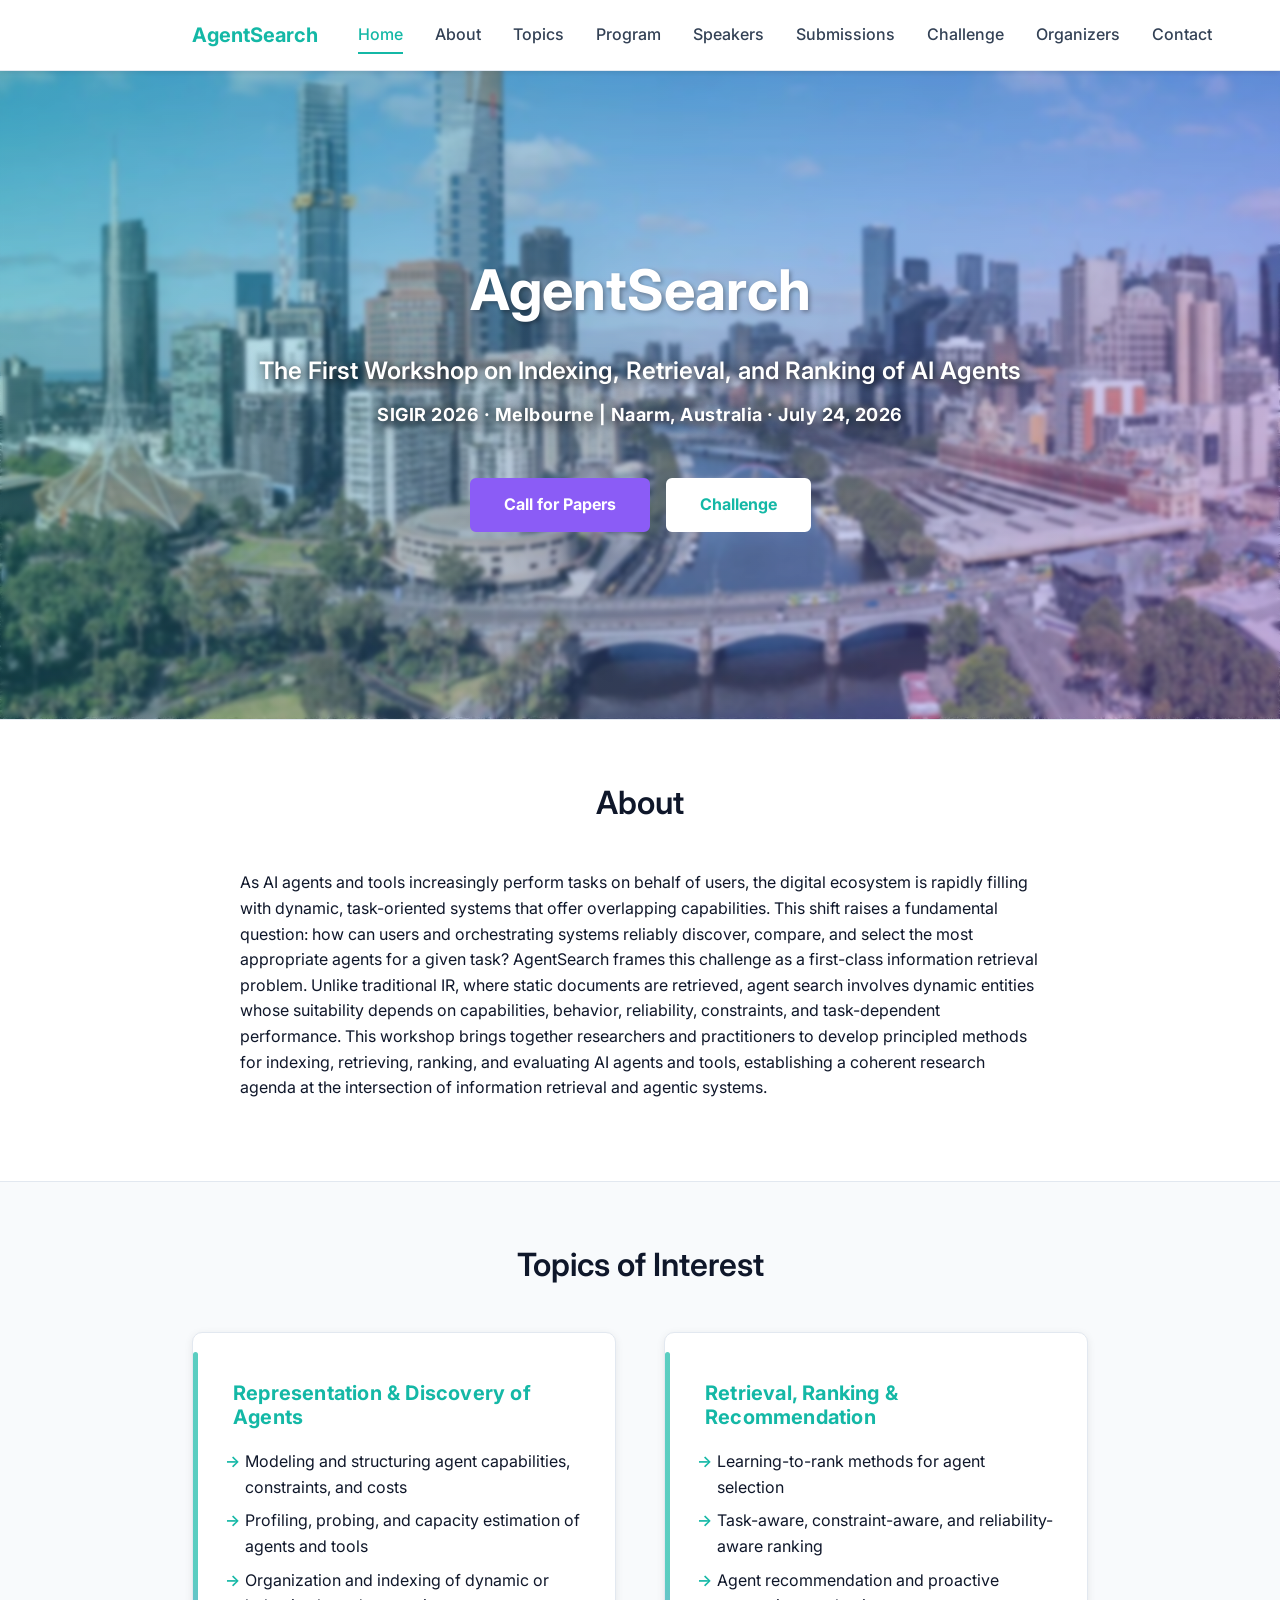
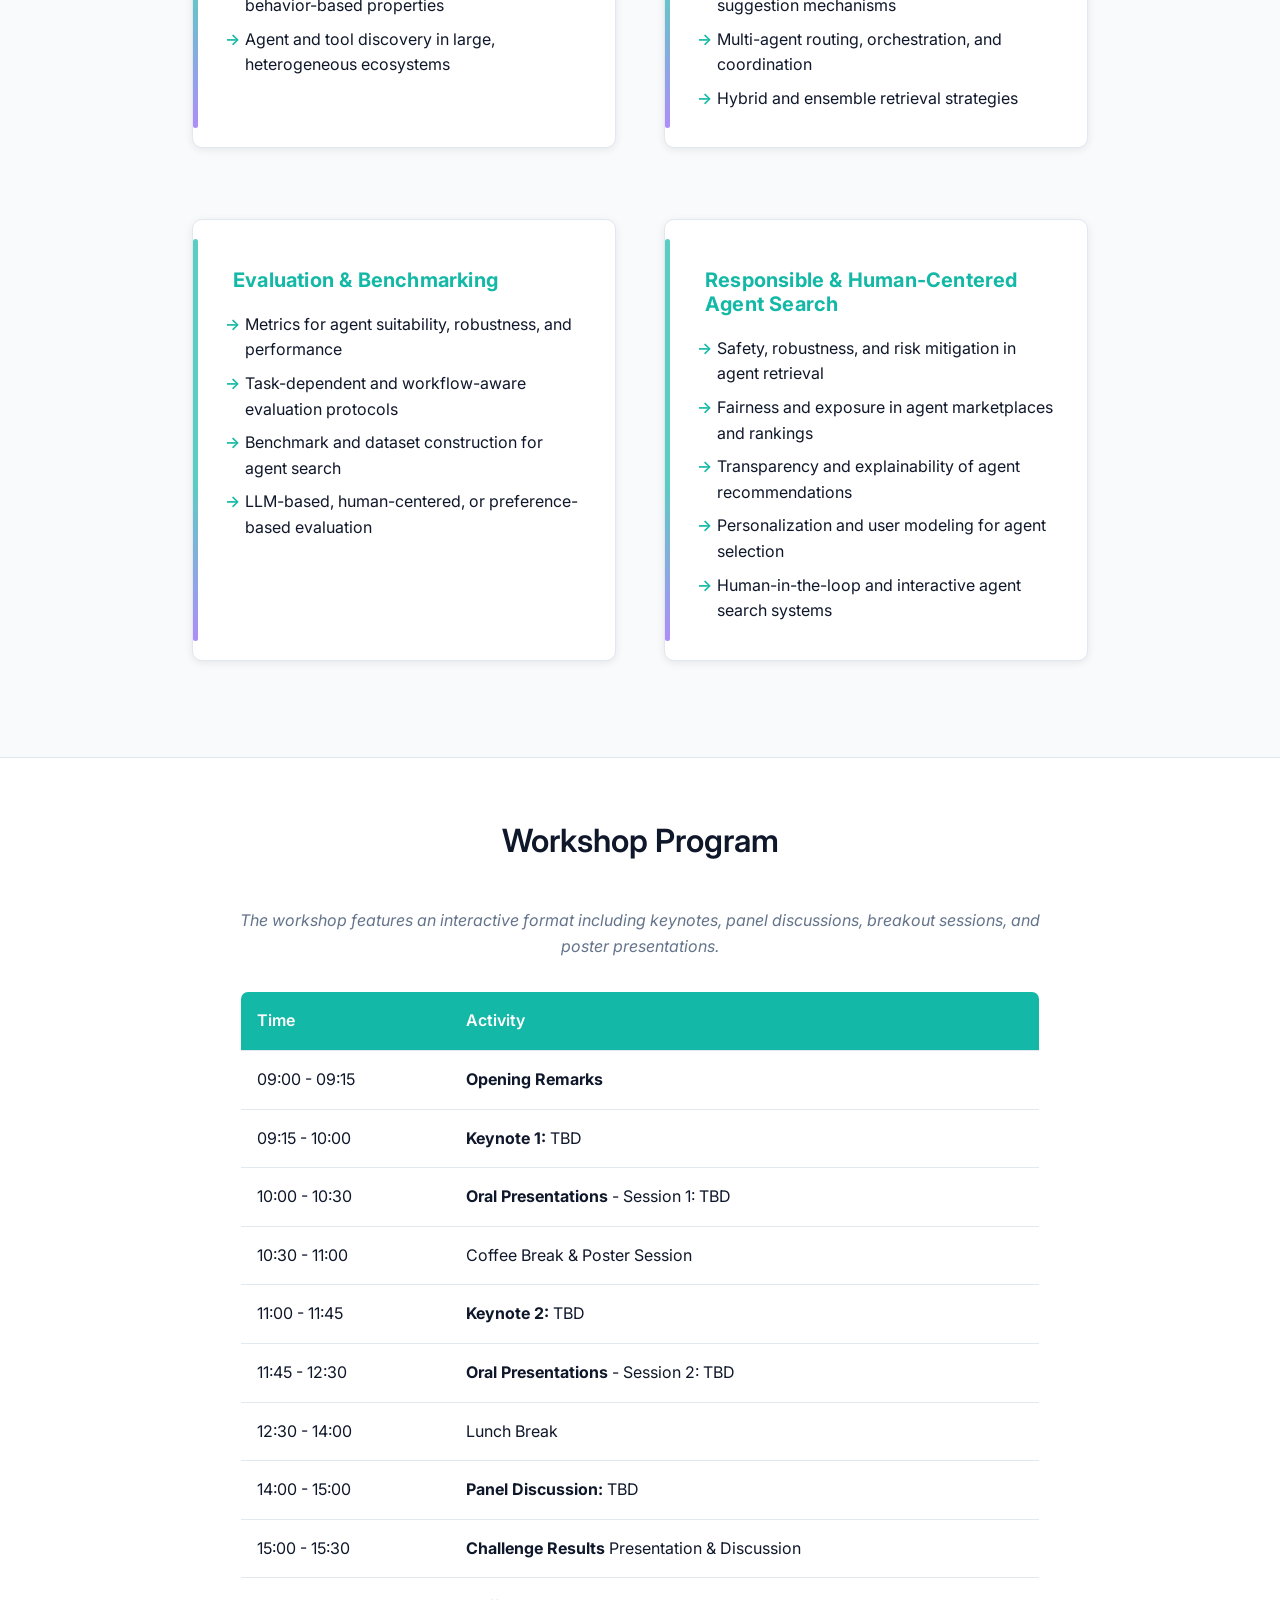
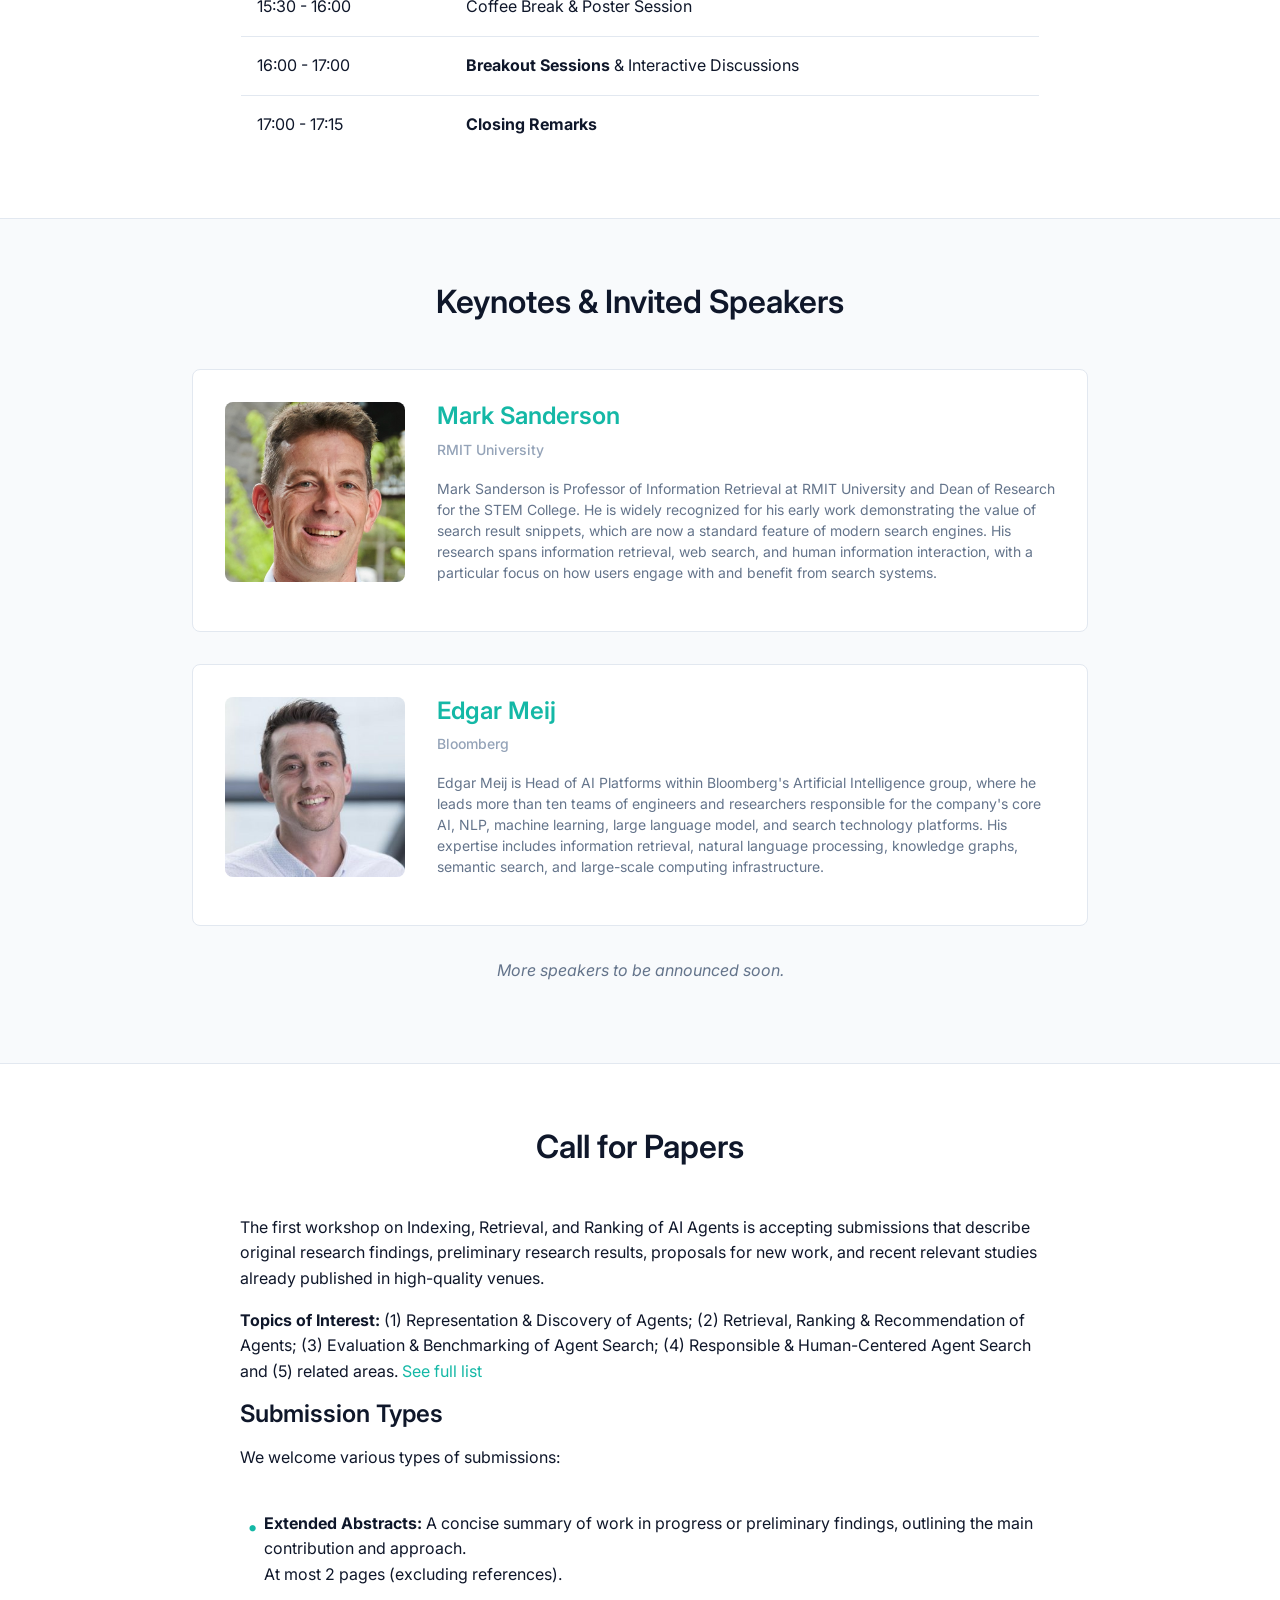
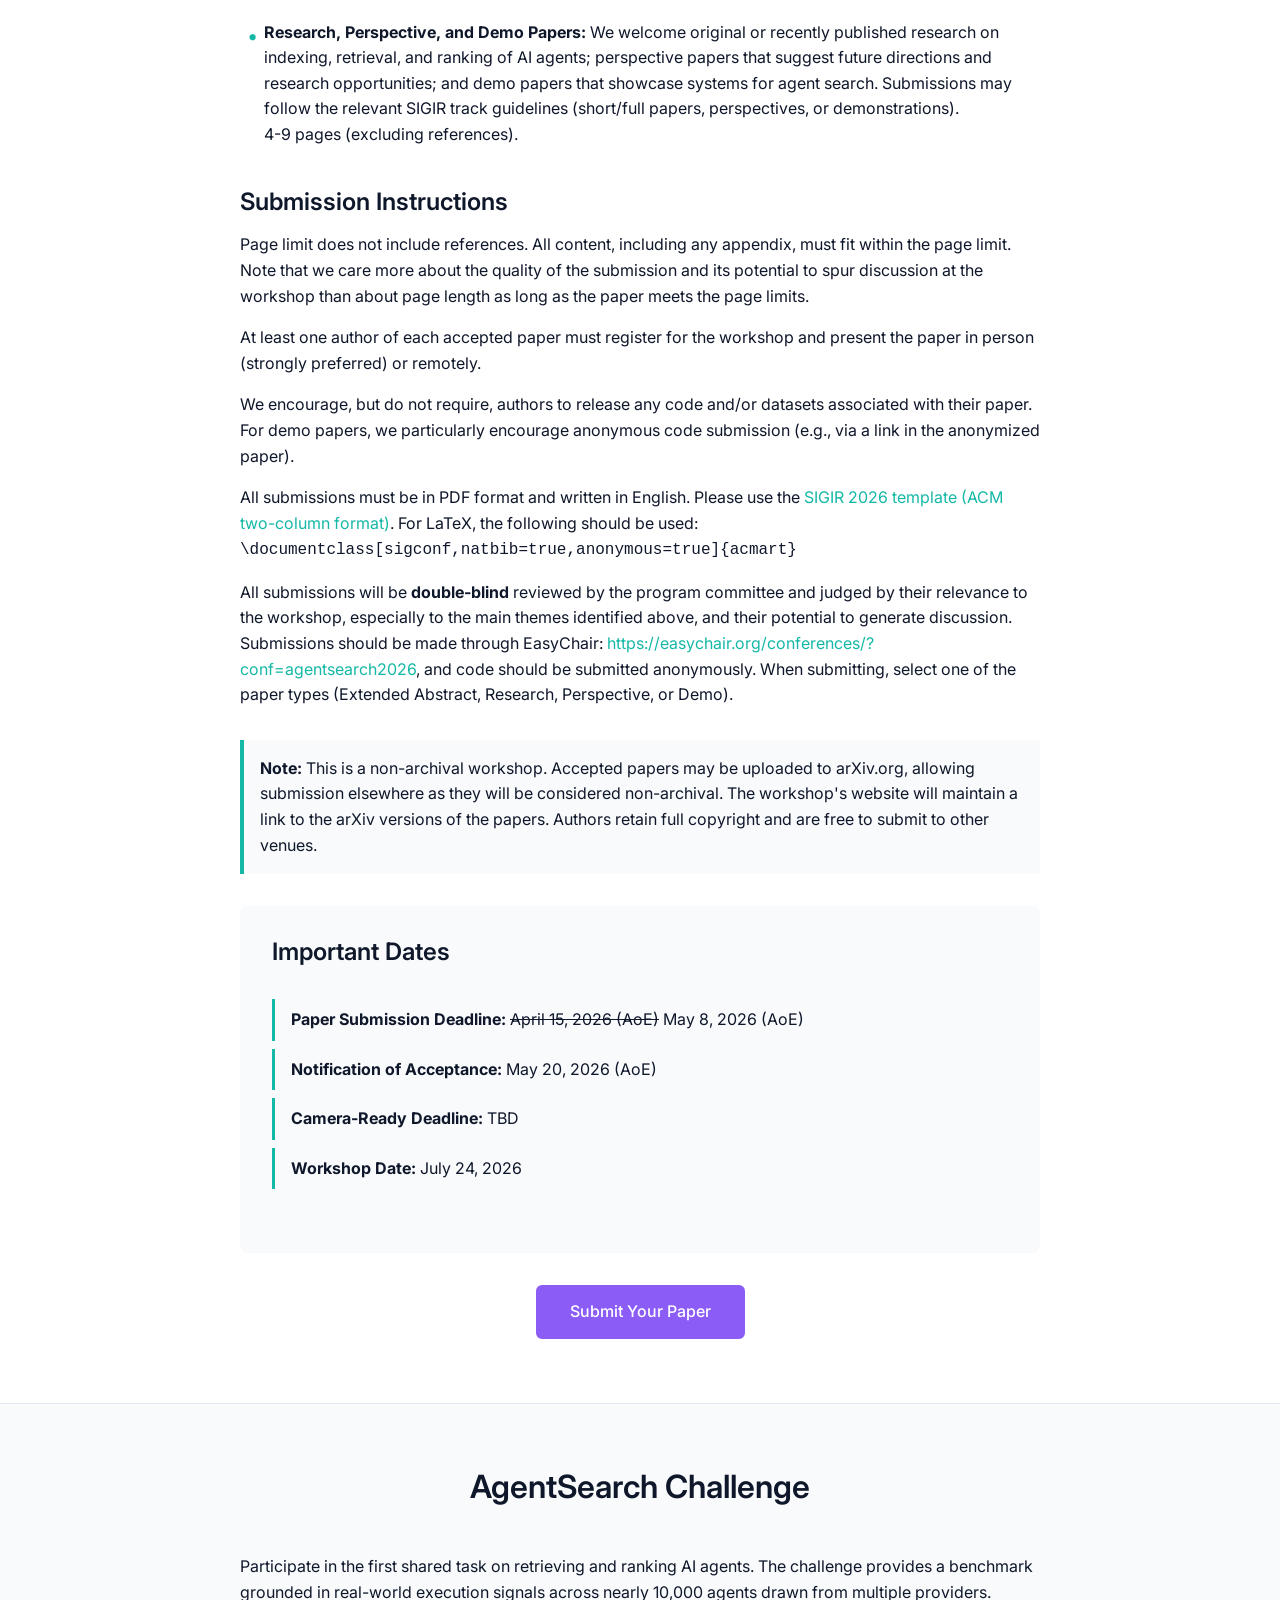
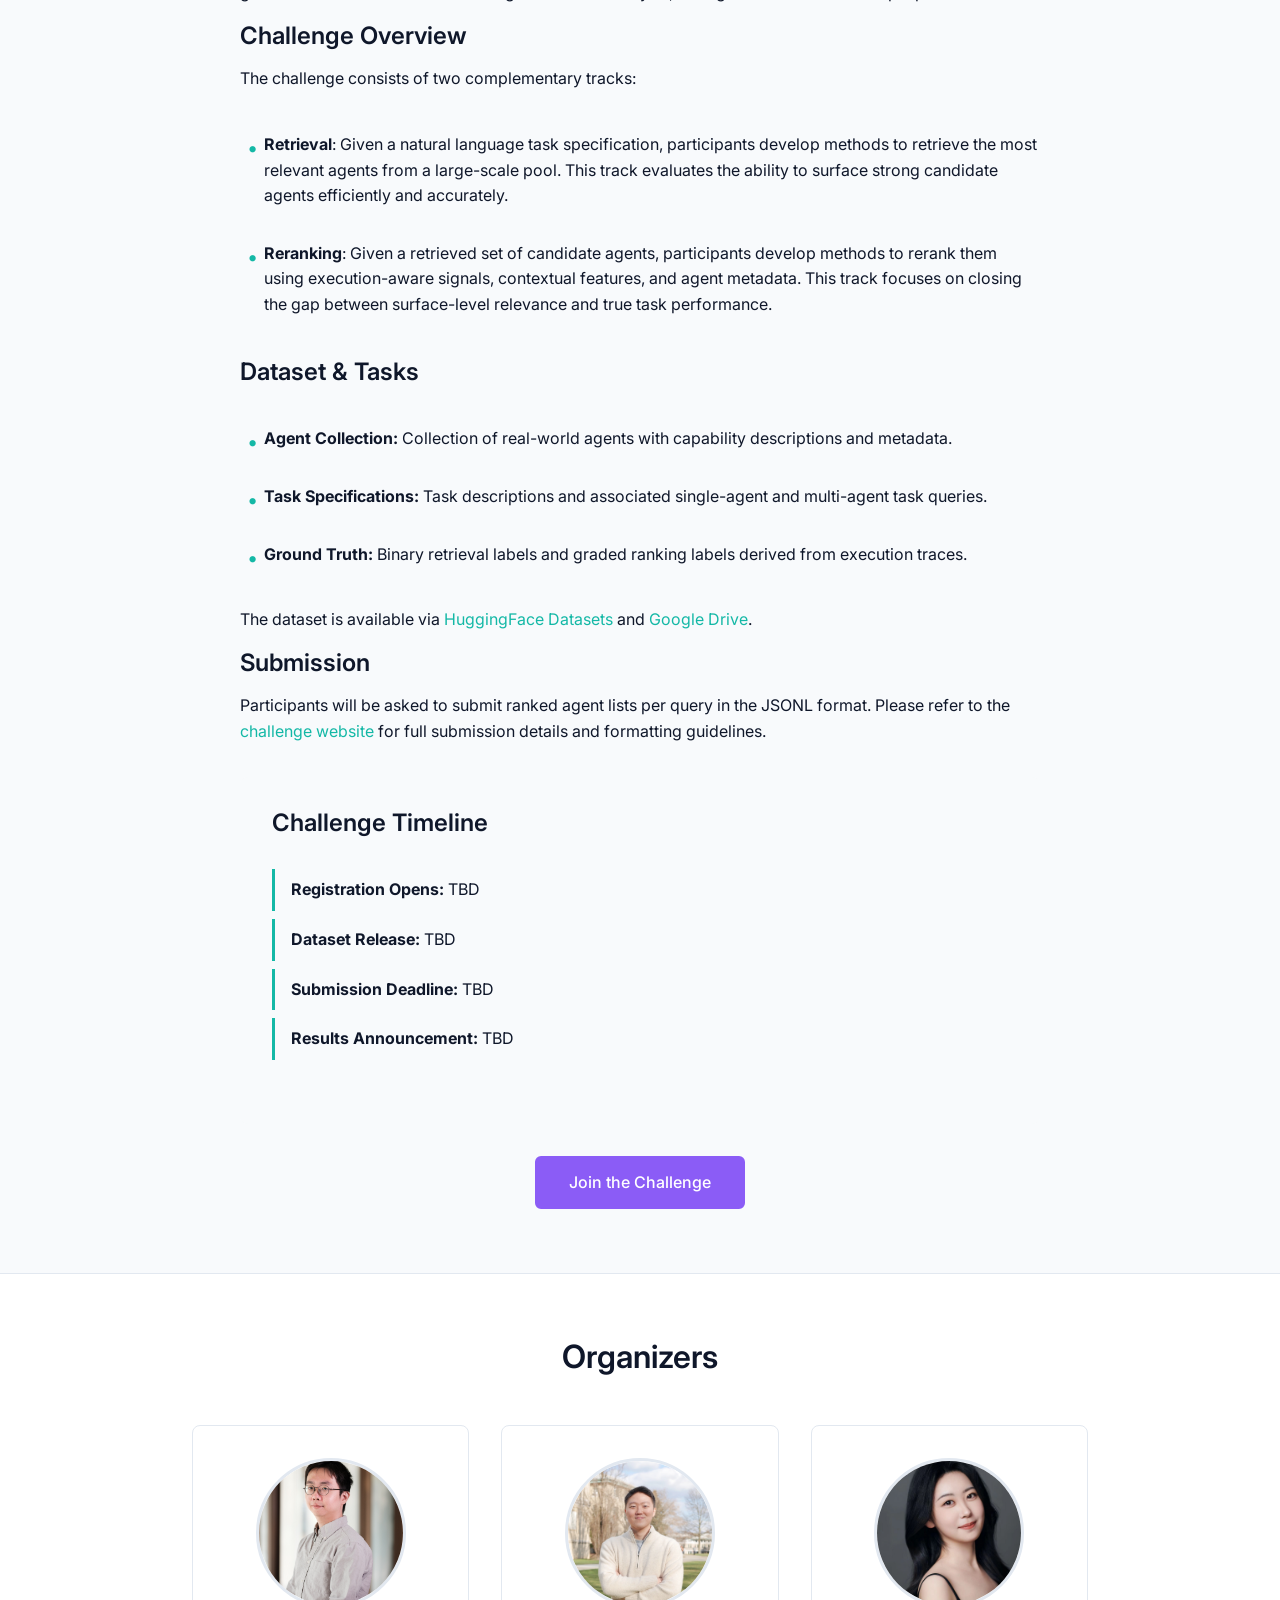
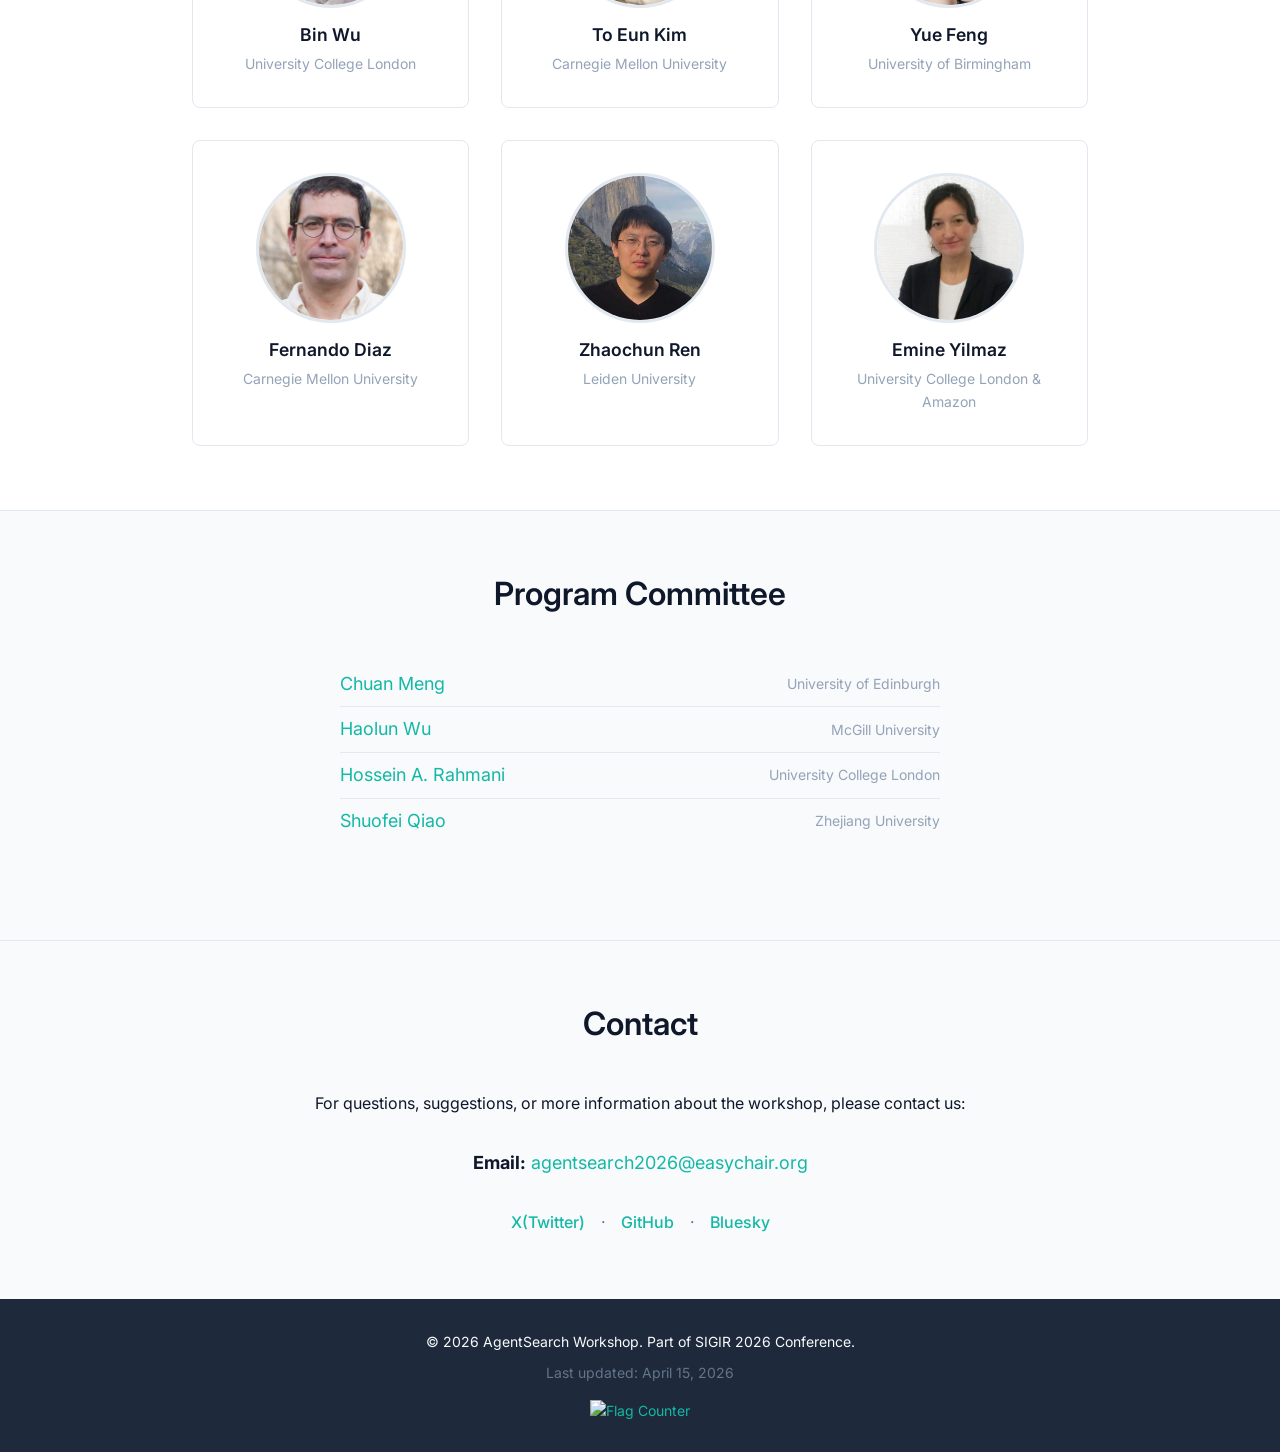
==== index.html @ d3ea019b "Fixed challenge section wording" ====
<!DOCTYPE html>
<html lang="en">
<head>
    <meta charset="UTF-8">
    <meta name="viewport" content="width=device-width, initial-scale=1.0">
    <meta name="description" content="AgentSearch Workshop at SIGIR 2026 - The First Workshop on Indexing, Retrieval, and Ranking of AI Agents in Melbourne, Australia">
    <meta name="keywords" content="AI agents, information retrieval, SIGIR, workshop, agent search, ranking, indexing">
    <meta name="author" content="AgentSearch Workshop Organizers">
    
    <!-- Open Graph / Social Media -->
    <meta property="og:type" content="website">
    <meta property="og:title" content="AgentSearch Workshop @ SIGIR 2026">
    <meta property="og:description" content="The First Workshop on Indexing, Retrieval, and Ranking of AI Agents">
    <meta property="og:url" content="https://agent-search.github.io/agentsearch-sigir26/">
    <meta property="og:image" content="https://agent-search.github.io/agentsearch-sigir26/assets/img/logo.png">
    
    <!-- Twitter Card -->
    <meta name="twitter:card" content="summary_large_image">
    <meta name="twitter:title" content="AgentSearch Workshop @ SIGIR 2026">
    <meta name="twitter:description" content="The First Workshop on Indexing, Retrieval, and Ranking of AI Agents">
    
    <!-- Favicon placeholder -->
    <link rel="icon" type="image/png" href="assets/img/favicon.png">
    
    <title>AgentSearch Workshop @ SIGIR 2026</title>
    
    <!-- Google Fonts (optional but lightweight) -->
    <link rel="preconnect" href="https://fonts.googleapis.com">
    <link rel="preconnect" href="https://fonts.gstatic.com" crossorigin>
    <link href="https://fonts.googleapis.com/css2?family=Inter:wght@300;400;500;600;700&display=swap" rel="stylesheet">
    
    <!-- Main Stylesheet -->
    <link rel="stylesheet" href="assets/css/style.css">
</head>
<body>
    <!-- Sticky Navigation -->
    <header class="header">
        <nav class="nav" id="navbar">
            <div class="nav-container">
                <div class="nav-brand">
                    <a href="#home">AgentSearch</a>
                </div>
                
                <!-- Hamburger Menu Button -->
                <button class="nav-toggle" id="navToggle" aria-label="Toggle navigation" aria-expanded="false">
                    <span class="hamburger"></span>
                    <span class="hamburger"></span>
                    <span class="hamburger"></span>
                </button>
                
                <!-- Navigation Menu -->
                <ul class="nav-menu" id="navMenu">
                    <li><a href="#home" class="nav-link active">Home</a></li>
                    <li><a href="#about" class="nav-link">About</a></li>
                    <li><a href="#topics" class="nav-link">Topics</a></li>
                    <li><a href="#program" class="nav-link">Program</a></li>
                    <li><a href="#speakers" class="nav-link">Speakers</a></li>
                    <li><a href="#cfp" class="nav-link">Submissions</a></li>
                    <li><a href="#challenge" class="nav-link">Challenge</a></li>
                    <li><a href="#organizers" class="nav-link">Organizers</a></li>
                    <li><a href="#contact" class="nav-link">Contact</a></li>
                </ul>
            </div>
        </nav>
    </header>

    <!-- Main Content -->
    <main>
        <!-- Hero Section -->
        <section id="home" class="section hero">
            <div class="hero-background"></div>
            <div class="hero-overlay"></div>
            <div class="container">
                <div class="hero-content">
                    <h1 class="hero-title">AgentSearch</h1>
                    <h2 class="hero-subtitle">The First Workshop on Indexing, Retrieval, and Ranking of AI Agents</h2>
                    <p class="hero-conference">SIGIR 2026 · Melbourne | Naarm, Australia · July 24, 2026</p>
                    <div class="hero-buttons">
                        <a href="#cfp" class="btn btn-primary" style="font-weight:700;">Call for Papers</a>
                        <a href="#challenge" class="btn btn-secondary" style="font-weight:700;">Challenge</a>
                    </div>
                </div>
            </div>
        </section>

        <!-- About Section -->
        <section id="about" class="section">
            <div class="container">
                <h2 class="section-title">About</h2>
                <div class="section-content">
                    <p>As AI agents and tools increasingly perform tasks on behalf of users, the digital ecosystem is rapidly filling with dynamic, task-oriented systems that offer overlapping capabilities. This shift raises a fundamental question: how can users and orchestrating systems reliably discover, compare, and select the most appropriate agents for a given task? AgentSearch frames this challenge as a first-class information retrieval problem. Unlike traditional IR, where static documents are retrieved, agent search involves dynamic entities whose suitability depends on capabilities, behavior, reliability, constraints, and task-dependent performance. This workshop brings together researchers and practitioners to develop principled methods for indexing, retrieving, ranking, and evaluating AI agents and tools, establishing a coherent research agenda at the intersection of information retrieval and agentic systems.</p>
                </div>
            </div>
        </section>

        <!-- Topics Section -->
        <section id="topics" class="section section-gray">
            <div class="container">
                <h2 class="section-title">Topics of Interest</h2>
                <div class="topics-grid">
                    <div class="topic-card">
                        <h3>Representation & Discovery of Agents</h3>
                        <ul>
                            <li>Modeling and structuring agent capabilities, constraints, and costs</li>
                            <li>Profiling, probing, and capacity estimation of agents and tools</li>
                            <li>Organization and indexing of dynamic or behavior-based properties</li>
                            <li>Agent and tool discovery in large, heterogeneous ecosystems</li>
                        </ul>
                    </div>
                    
                    <div class="topic-card">
                        <h3>Retrieval, Ranking & Recommendation</h3>
                        <ul>
                            <li>Learning-to-rank methods for agent selection</li>
                            <li>Task-aware, constraint-aware, and reliability-aware ranking</li>
                            <li>Agent recommendation and proactive suggestion mechanisms</li>
                            <li>Multi-agent routing, orchestration, and coordination</li>
                            <li>Hybrid and ensemble retrieval strategies</li>
                        </ul>
                    </div>
                    
                    <div class="topic-card">
                        <h3>Evaluation & Benchmarking</h3>
                        <ul>
                            <li>Metrics for agent suitability, robustness, and performance</li>
                            <li>Task-dependent and workflow-aware evaluation protocols</li>
                            <li>Benchmark and dataset construction for agent search</li>
                            <li>LLM-based, human-centered, or preference-based evaluation</li>
                        </ul>
                    </div>
                    
                    <div class="topic-card">
                        <h3>Responsible & Human-Centered Agent Search</h3>
                        <ul>
                            <li>Safety, robustness, and risk mitigation in agent retrieval</li>
                            <li>Fairness and exposure in agent marketplaces and rankings</li>
                            <li>Transparency and explainability of agent recommendations</li>
                            <li>Personalization and user modeling for agent selection</li>
                            <li>Human-in-the-loop and interactive agent search systems</li>
                        </ul>
                    </div>
                </div>
            </div>
        </section>

        <!-- Program Section -->
        <section id="program" class="section">
            <div class="container">
                <h2 class="section-title">Workshop Program</h2>
                <div class="section-content">
                    <p class="program-note">The workshop features an interactive format including keynotes, panel discussions, breakout sessions, and poster presentations.</p>
                    
                    <div class="schedule-wrapper">
                        <table class="schedule-table">
                            <thead>
                                <tr>
                                    <th>Time</th>
                                    <th>Activity</th>
                                </tr>
                            </thead>
                            <tbody>
                                <tr>
                                    <td>09:00 - 09:15</td>
                                    <td><strong>Opening Remarks</strong></td>
                                </tr>
                                <tr>
                                    <td>09:15 - 10:00</td>
                                    <td><strong>Keynote 1:</strong> TBD</td>
                                </tr>
                                <tr>
                                    <td>10:00 - 10:30</td>
                                    <td><strong>Oral Presentations</strong> - Session 1: TBD</td>
                                </tr>
                                <tr>
                                    <td>10:30 - 11:00</td>
                                    <td>Coffee Break & Poster Session</td>
                                </tr>
                                <tr>
                                    <td>11:00 - 11:45</td>
                                    <td><strong>Keynote 2:</strong> TBD</td>
                                </tr>
                                <tr>
                                    <td>11:45 - 12:30</td>
                                    <td><strong>Oral Presentations</strong> - Session 2: TBD</td>
                                </tr>
                                <tr>
                                    <td>12:30 - 14:00</td>
                                    <td>Lunch Break</td>
                                </tr>
                                <tr>
                                    <td>14:00 - 15:00</td>
                                    <td><strong>Panel Discussion:</strong> TBD</td>
                                </tr>
                                <tr>
                                    <td>15:00 - 15:30</td>
                                    <td><strong>Challenge Results</strong> Presentation & Discussion</td>
                                </tr>
                                <tr>
                                    <td>15:30 - 16:00</td>
                                    <td>Coffee Break & Poster Session</td>
                                </tr>
                                <tr>
                                    <td>16:00 - 17:00</td>
                                    <td><strong>Breakout Sessions</strong> & Interactive Discussions</td>
                                </tr>
                                <tr>
                                    <td>17:00 - 17:15</td>
                                    <td><strong>Closing Remarks</strong></td>
                                </tr>
                            </tbody>
                        </table>
                    </div>
                </div>
            </div>
        </section>

        <!-- Speakers Section -->
        <section id="speakers" class="section section-gray">
            <div class="container">
                <h2 class="section-title">Keynotes & Invited Speakers</h2>
                <div class="speakers-grid">
                    <div class="speaker-card">
                        <img src="assets/img/speakers/mark-sanderson.jpg" alt="Mark Sanderson" class="speaker-photo">
                        <div class="speaker-info">
                            <h3><a href="https://marksanderson.org/" target="_blank" rel="noopener noreferrer">Mark Sanderson</a></h3>
                            <p class="speaker-affiliation">RMIT University</p>
                            <p class="speaker-bio">Mark Sanderson is Professor of Information Retrieval at RMIT University and Dean of Research for the STEM College. He is widely recognized for his early work demonstrating the value of search result snippets, which are now a standard feature of modern search engines. His research spans information retrieval, web search, and human information interaction, with a particular focus on how users engage with and benefit from search systems.</p>
                        </div>
                    </div>
                    
                    <div class="speaker-card">
                        <img src="assets/img/speakers/edgar-meij.jpg" alt="Edgar Meij" class="speaker-photo">
                        <div class="speaker-info">
                            <h3><a href="https://edgar.meij.pro/" target="_blank" rel="noopener noreferrer">Edgar Meij</a></h3>
                            <p class="speaker-affiliation">Bloomberg</p>
                            <p class="speaker-bio">Edgar Meij is Head of AI Platforms within Bloomberg's Artificial Intelligence group, where he leads more than ten teams of engineers and researchers responsible for the company's core AI, NLP, machine learning, large language model, and search technology platforms. His expertise includes information retrieval, natural language processing, knowledge graphs, semantic search, and large-scale computing infrastructure.</p>
                        </div>
                    </div>
                </div>
                <p class="speakers-note">More speakers to be announced soon.</p>
            </div>
        </section>

        <!-- Call for Papers Section -->
        <section id="cfp" class="section">
            <div class="container">
                <h2 class="section-title">Call for Papers</h2>
                <div class="section-content">
                    <p>The first workshop on Indexing, Retrieval, and Ranking of AI Agents is accepting submissions that describe original research findings, preliminary research results, proposals for new work, and recent relevant studies already published in high-quality venues.</p>
                    
                    <div class="cfp-topics-ref" style="margin-bottom:1em;">
                                            <strong>Topics of Interest:</strong> (1) Representation & Discovery of Agents; (2) Retrieval, Ranking & Recommendation of Agents; (3) Evaluation & Benchmarking of Agent Search; (4) Responsible & Human-Centered Agent Search and (5) related areas. <a href="#topics" class="cfp-topics-link">See full list</a>
                    </div>

                    <h3>Submission Types</h3>
                    We welcome various types of submissions:
                    <ul class="cfp-list">
                        <li>
                            <strong>Extended Abstracts:</strong>
                            A concise summary of work in progress or preliminary findings, outlining the main contribution and approach.
                            <br>
                            At most 2 pages (excluding references).
                        </li>
                        <li>
                            <strong>Research, Perspective, and Demo Papers:</strong>
                            We welcome original or recently published research on indexing, retrieval, and ranking of AI agents; 
                            perspective papers that suggest future directions and research opportunities; 
                            and demo papers that showcase systems for agent search. 
                            Submissions may follow the relevant SIGIR track guidelines (short/full papers, perspectives, or demonstrations).
                            <br>
                            4-9 pages (excluding references).
                        </li>
                    </ul>
                    
                    <h3>Submission Instructions</h3>
                    <p>
                        Page limit does not include references. All content, including any appendix, must fit within the page limit.
                        Note that we care more about the quality of the submission and its potential to spur discussion at the workshop than about page length as long as the paper meets the page limits.
                    </p>
                    <p>
                        At least one author of each accepted paper must register for the workshop and present the paper in person (strongly preferred) or remotely.
                    </p>
                    <p>
                        We encourage, but do not require, authors to release any code and/or datasets associated with their paper.
                        For demo papers, we particularly encourage anonymous code submission (e.g., via a link in the anonymized paper).
                    </p>
                    <p>
                        All submissions must be in PDF format and written in English.
                        Please use the <a href="https://sigir2026.org/en-AU/pages/submissions/full-papers-track" target="_blank" rel="noopener">SIGIR 2026 template (ACM two-column format)</a>.

                        For LaTeX, the following should be used:
                        <br>
                        <code>\documentclass[sigconf,natbib=true,anonymous=true]{acmart}</code>
                    </p>
                    <p>
                        All submissions will be <strong>double-blind</strong> reviewed by the program committee and judged by their relevance to the workshop, especially to the main themes identified above, and their potential to generate discussion. 
                        Submissions should be made through EasyChair: <a href="https://easychair.org/conferences/?conf=agentsearch2026" target="_blank" rel="noopener">https://easychair.org/conferences/?conf=agentsearch2026</a>, and code should be submitted anonymously.
                        When submitting, select one of the paper types (Extended Abstract, Research, Perspective, or Demo).
                    </p>
                    
                    <p class="cfp-note">
                        <strong>Note:</strong> This is a non-archival workshop. 
                        Accepted papers may be uploaded to arXiv.org, allowing submission elsewhere as they will be considered non-archival. 
                        The workshop's website will maintain a link to the arXiv versions of the papers.
                        Authors retain full copyright and are free to submit to other venues.
                    </p>
                    
                    <div class="cfp-dates">
                        <h3>Important Dates</h3>
                        <ul class="dates-list">
                            <li><strong>Paper Submission Deadline:</strong> <del>April 15, 2026 (AoE)</del> May 8, 2026 (AoE)</li>
                            <li><strong>Notification of Acceptance:</strong> May 20, 2026 (AoE)</li>
                            <li><strong>Camera-Ready Deadline:</strong> TBD</li>
                            <li><strong>Workshop Date:</strong> July 24, 2026</li>
                        </ul>
                    </div>
                    
                    <div class="cfp-button-wrapper">
                        <a href="https://easychair.org/conferences/?conf=agentsearch2026" class="btn btn-primary" target="_blank" rel="noopener noreferrer">Submit Your Paper</a>
                        <!-- <a class="btn btn-disabled" target="_blank" rel="noopener noreferrer">Submit Your Paper</a> -->
                    </div>
                </div>
            </div>
        </section>

        <!-- Challenge Section -->
        <section id="challenge" class="section section-gray">
            <div class="container">
                <h2 class="section-title">AgentSearch Challenge</h2>
                <div class="section-content">
                    <p>Participate in the first shared task on retrieving and ranking AI agents. The challenge provides a benchmark grounded in real-world execution signals across nearly 10,000 agents drawn from multiple providers.</p>
                    
                    <h3>Challenge Overview</h3>
                    <p>The challenge consists of two complementary tracks:</p>
                    <ul class="challenge-list">
                        <li><strong>Retrieval</strong>: Given a natural language task specification, participants develop methods to retrieve the most relevant agents from a large-scale pool. This track evaluates the ability to surface strong candidate agents efficiently and accurately.</li>
                        <li><strong>Reranking</strong>: Given a retrieved set of candidate agents, participants develop methods to rerank them using execution-aware signals, contextual features, and agent metadata. This track focuses on closing the gap between surface-level relevance and true task performance.</li>
                    </ul>

                    <h3>Dataset &amp; Tasks</h3>
                    <ul class="challenge-list">
                        <li><strong>Agent Collection:</strong> Collection of real-world agents with capability descriptions and metadata.</li>
                        <li><strong>Task Specifications:</strong> Task descriptions and associated single-agent and multi-agent task queries.</li> 
                        <li><strong>Ground Truth:</strong> Binary retrieval labels and graded ranking labels derived from execution traces.</li>
                    </ul>
                    <p>The dataset is available via <a href="https://huggingface.co/AgentSearch" target="_blank" rel="noopener noreferrer">HuggingFace Datasets</a> and <a href="https://drive.google.com/drive/folders/1821MfvwzCsTH22IkWwApnkkoeUz9UVTa?usp=sharing" target="_blank" rel="noopener noreferrer">Google Drive</a>.</p>

                    <h3>Submission</h3>
                    <p>Participants will be asked to submit ranked agent lists per query in the JSONL format. Please refer to the <a href="https://agent-search.github.io/agentsearch-challenge" target="_blank" rel="noopener noreferrer">challenge website</a> for full submission details and formatting guidelines.</p>
                    <div class="challenge-timeline">
                        <h3>Challenge Timeline</h3>
                        <ul class="dates-list">
                            <li><strong>Registration Opens:</strong> TBD</li>
                            <li><strong>Dataset Release:</strong> TBD</li>
                            <li><strong>Submission Deadline:</strong> TBD</li>
                            <li><strong>Results Announcement:</strong> TBD</li>
                        </ul>
                    </div>

                    <div class="challenge-button-wrapper">
                        <a href="https://agent-search.github.io/agentsearch-challenge" class="btn btn-primary" target="_blank" rel="noopener noreferrer">Join the Challenge</a>
                    </div>
                </div>
            </div>
        </section>

        <!-- Organizers Section -->
        <section id="organizers" class="section">
            <div class="container">
                <h2 class="section-title">Organizers</h2>
                <div class="organizers-grid">
                    <div class="organizer-card">
                        <a href="https://bingo-w.github.io/" target="_blank" rel="noopener noreferrer" class="organizer-link">
                            <img src="assets/img/organizers/bin-wu.jpg" alt="Bin Wu" class="organizer-photo">
                            <h3>Bin Wu</h3>
                            <p class="organizer-affiliation">University College London</p>
                        </a>
                    </div>
                    
                    <div class="organizer-card">
                        <a href="https://kimdanny.github.io/" target="_blank" rel="noopener noreferrer" class="organizer-link">
                            <img src="assets/img/organizers/toeun-kim.jpeg" alt="To Eun Kim" class="organizer-photo">
                            <h3>To Eun Kim</h3>
                            <p class="organizer-affiliation">Carnegie Mellon University</p>
                        </a>
                    </div>
                    
                    <div class="organizer-card">
                        <a href="https://fengyue-leah.github.io/" target="_blank" rel="noopener noreferrer" class="organizer-link">
                            <img src="assets/img/organizers/yue-feng.jpeg" alt="Yue Feng" class="organizer-photo">
                            <h3>Yue Feng</h3>
                            <p class="organizer-affiliation">University of Birmingham</p>
                        </a>
                    </div>
                    
                    <div class="organizer-card">
                        <a href="https://841.io/" target="_blank" rel="noopener noreferrer" class="organizer-link">
                            <img src="assets/img/organizers/fernando-diaz.jpg" alt="Fernando Diaz" class="organizer-photo">
                            <h3>Fernando Diaz</h3>
                            <p class="organizer-affiliation">Carnegie Mellon University</p>
                        </a>
                    </div>
                    
                    <div class="organizer-card">
                        <a href="https://renzhaochun.github.io/" target="_blank" rel="noopener noreferrer" class="organizer-link">
                            <img src="assets/img/organizers/zhaochun-ren.jpeg" alt="Zhaochun Ren" class="organizer-photo">
                            <h3>Zhaochun Ren</h3>
                            <p class="organizer-affiliation">Leiden University</p>
                        </a>
                    </div>
                    
                    <div class="organizer-card">
                        <a href="https://sites.google.com/site/emineyilmaz/" target="_blank" rel="noopener noreferrer" class="organizer-link">
                            <img src="assets/img/organizers/emine-yilmaz.jpg" alt="Emine Yilmaz" class="organizer-photo">
                            <h3>Emine Yilmaz</h3>
                            <p class="organizer-affiliation">University College London & Amazon</p>
                        </a>
                    </div>
                </div>
            </div>
        </section>

        <!-- Program Committee Section -->
        <section id="pc" class="section section-gray">
            <div class="container">
                <h2 class="section-title">Program Committee</h2>
                <div class="section-content">
                    <ul class="pc-list">
                        <li><a href="https://chuanmeng.github.io/" target="_blank" rel="noopener noreferrer" class="pc-link">Chuan Meng</a> <span class="pc-affiliation">University of Edinburgh</span></li>
                        <li><a href="https://haolun-wu.github.io/" target="_blank" rel="noopener noreferrer" class="pc-link">Haolun Wu</a> <span class="pc-affiliation">McGill University</span></li>
                        <li><a href="https://rahmanidashti.github.io/" target="_blank" rel="noopener noreferrer" class="pc-link">Hossein A. Rahmani</a> <span class="pc-affiliation">University College London</span></li>
                        <li><a href="https://gooodte.github.io/" target="_blank" rel="noopener noreferrer" class="pc-link">Shuofei Qiao</a> <span class="pc-affiliation">Zhejiang University</span></li>

                        <!-- Add more PC members as needed -->
                    </ul>
                </div>
            </div>
        </section>

        <!-- Contact Section -->
        <section id="contact" class="section section-gray">
            <div class="container">
                <h2 class="section-title">Contact</h2>
                <div class="section-content contact-content">
                    <p>For questions, suggestions, or more information about the workshop, please contact us:</p>
                    <p class="contact-email">
                        <strong>Email:</strong> <a href="mailto:agentsearch2026@easychair.org">agentsearch2026@easychair.org</a>
                    </p>
                    
                    <div class="social-links">
                        <a href="https://x.com/AgentSearchIR" target="_blank" rel="noopener noreferrer" aria-label="Twitter">X(Twitter)</a>
                        <span class="separator">·</span>
                        <a href="https://github.com/Agent-Search" target="_blank" rel="noopener noreferrer" aria-label="GitHub">GitHub</a>
                        <span class="separator">·</span>
                        <a href="https://bsky.app/profile/agentsearch.bsky.social" target="_blank" rel="noopener noreferrer" aria-label="Bluesky">Bluesky</a>
                    </div>
                </div>
            </div>
        </section>
    </main>

    <!-- Footer -->
    <footer class="footer">
        <div class="container">
            <p>&copy; 2026 AgentSearch Workshop. Part of SIGIR 2026 Conference.</p>
            <p class="footer-update">Last updated: April 15, 2026</p>
            <!-- Visitor Counter -->
            <div class="visitor-counter">
                <a href="https://info.flagcounter.com/ysKc" target="_blank" rel="noopener noreferrer">
                    <img src="https://s01.flagcounter.com/count2/ysKc/bg_FFFFFF/txt_000000/border_CCCCCC/columns_8/maxflags_12/viewers_0/labels_1/pageviews_1/flags_0/percent_0/" alt="Flag Counter" border="0">
                </a>
            </div>
        </div>
    </footer>

    <!-- Back to Top Button -->
    <button id="backToTop" class="back-to-top" aria-label="Back to top">
        <svg width="24" height="24" viewBox="0 0 24 24" fill="none" stroke="currentColor" stroke-width="2" stroke-linecap="round" stroke-linejoin="round">
            <polyline points="18 15 12 9 6 15"></polyline>
        </svg>
    </button>

    <!-- Main JavaScript -->
    <script src="assets/js/main.js"></script>
</body>
</html>
---- assets/css/style.css ----
/* ==========================================
   Disabled/Coming Soon Button
   ========================================== */
.btn-disabled {
    background-color: #e5e7eb;
    color: #9ca3af;
    border: 2px solid #e5e7eb;
    cursor: not-allowed;
    pointer-events: none;
    opacity: 1;
    font-weight: 500;
    transition: none;
    box-shadow: none;
}
/* ==========================================
   Program Committee Section
   ========================================== */
.pc-list {
    list-style: none;
    padding-left: 0;
    margin: var(--spacing-md) 0;
    max-width: 600px;
    margin-left: auto;
    margin-right: auto;
}
.pc-list li {
    display: flex;
    justify-content: space-between;
    align-items: center;
    padding: var(--spacing-xs) 0;
    border-bottom: 1px solid var(--color-border);
    font-size: var(--font-size-large);
}
.pc-list li:last-child {
    border-bottom: none;
}
.pc-name {
    font-weight: 500;
    color: var(--color-text);
}
.pc-affiliation {
    color: var(--color-text-muted);
    font-size: var(--font-size-small);
    font-weight: 400;
}
/* ==========================================
   CSS Variables
   ========================================== */
:root {
    /* Colors - Modern Fresh Theme */
    --color-primary: #14b8a6;
    --color-primary-dark: #0f766e;
    --color-primary-light: #5eead4;
    --color-accent: #8b5cf6;
    --color-accent-dark: #7c3aed;
    --color-secondary: #334155;
    --color-text: #0f172a;
    --color-text-light: #64748b;
    --color-text-muted: #94a3b8;
    --color-background: #ffffff;
    --color-background-gray: #f8fafc;
    --color-background-dark: #1e293b;
    --color-border: #e2e8f0;
    --color-shadow: rgba(0, 0, 0, 0.08);
    --color-shadow-lg: rgba(0, 0, 0, 0.15);
    
    /* Typography */
    --font-family: 'Inter', -apple-system, BlinkMacSystemFont, 'Segoe UI', Roboto, 'Helvetica Neue', Arial, sans-serif;
    --font-size-base: 16px;
    --font-size-small: 0.875rem;
    --font-size-large: 1.125rem;
    --line-height-base: 1.6;
    --line-height-heading: 1.2;
    
    /* Spacing */
    --spacing-xs: 0.5rem;
    --spacing-sm: 1rem;
    --spacing-md: 2rem;
    --spacing-lg: 3rem;
    --spacing-xl: 4rem;
    
    /* Layout */
    --container-max-width: 960px;
    --nav-height: 70px;
    
    /* Transitions */
    --transition-speed: 0.3s;
    --transition-speed: 0.3s;
}

/* ==========================================
   Reset & Base Styles
   ========================================== */
* {
    margin: 0;
    padding: 0;
    box-sizing: border-box;
}

html {
    scroll-behavior: smooth;
    font-size: var(--font-size-base);
}

body {
    font-family: var(--font-family);
    line-height: var(--line-height-base);
    color: var(--color-text);
    background-color: var(--color-background);
    -webkit-font-smoothing: antialiased;
    -moz-osx-font-smoothing: grayscale;
}

/* ==========================================
   Typography
   ========================================== */
h1, h2, h3, h4, h5, h6 {
    line-height: var(--line-height-heading);
    font-weight: 600;
    margin-bottom: var(--spacing-sm);
    color: var(--color-text);
}

h1 {
    font-size: 2.5rem;
    font-weight: 700;
}

h2 {
    font-size: 2rem;
}

h3 {
    font-size: 1.5rem;
}

p {
    margin-bottom: var(--spacing-sm);
}

a {
    color: var(--color-primary);
    text-decoration: none;
    transition: color var(--transition-speed);
}

a:hover {
    color: var(--color-primary-dark);
}

a:focus {
    outline: 2px solid var(--color-primary);
    outline-offset: 2px;
}

/* ==========================================
   Layout Components
   ========================================== */
.container {
    max-width: var(--container-max-width);
    margin: 0 auto;
    padding: 0 var(--spacing-md);
}

.section {
    padding: var(--spacing-xl) 0;
    border-bottom: 1px solid var(--color-border);
}

.section:last-of-type {
    border-bottom: none;
}


.section-gray {
    background-color: var(--color-background-gray);
}

.section-title {
    text-align: center;
    margin-bottom: var(--spacing-lg);
    color: var(--color-text);
}

.section-content {
    max-width: 800px;
    margin: 0 auto;
}

/* ==========================================
   Header & Navigation
   ========================================== */
.header {
    position: fixed;
    top: 0;
    left: 0;
    right: 0;
    background-color: var(--color-background);
    border-bottom: 1px solid var(--color-border);
    z-index: 1000;
    box-shadow: 0 2px 4px var(--color-shadow);
}

.nav {
    height: var(--nav-height);
}

.nav-container {
    max-width: var(--container-max-width);
    margin: 0 auto;
    padding: 0 var(--spacing-md);
    display: flex;
    justify-content: space-between;
    align-items: center;
    height: 100%;
}

.nav-brand a {
    font-size: 1.25rem;
    font-weight: 700;
    color: var(--color-primary);
    margin-right: 2.5rem; /* Add space between brand and menu */
}

.nav-menu {
    display: flex;
    list-style: none;
    gap: var(--spacing-md);
    align-items: center;
}

.nav-link {
    color: var(--color-secondary);
    font-weight: 500;
    padding: var(--spacing-xs) 0;
    position: relative;
    transition: color var(--transition-speed);
}

.nav-link:hover,
.nav-link.active {
    color: var(--color-primary);
}

.nav-link.active::after {
    content: '';
    position: absolute;
    bottom: -2px;
    left: 0;
    right: 0;
    height: 2px;
    background-color: var(--color-primary);
}

/* Hamburger Menu */
.nav-toggle {
    display: none;
    flex-direction: column;
    background: none;
    border: none;
    cursor: pointer;
    padding: var(--spacing-xs);
    z-index: 1001;
}

.hamburger {
    width: 25px;
    height: 2px;
    background-color: var(--color-text);
    margin: 3px 0;
    transition: all var(--transition-speed);
}

/* ==========================================
   Hero Section
   ========================================== */
.hero {
    position: relative;
    padding: calc(var(--nav-height) + var(--spacing-xl)) 0 var(--spacing-xl);
    text-align: center;
    min-height: 80vh;
    display: flex;
    align-items: center;
    justify-content: center;
    overflow: hidden;
}

.hero-background {
    position: absolute;
    top: 0;
    left: 0;
    width: 100%;
    height: 100%;
    background-image: url('../img/hero-background.jpg');
    background-size: cover;
    background-position: center;
    background-repeat: no-repeat;
    z-index: 0;
}

.hero-overlay {
    position: absolute;
    top: 0;
    left: 0;
    width: 100%;
    height: 100%;
    background: linear-gradient(120deg, rgba(20,184,166,0.35) 0%, rgba(139,92,246,0.35) 100%);
    backdrop-filter: blur(2px);
    z-index: 1;
}

.hero .container {
    position: relative;
    z-index: 2;
}

.hero-content {
    max-width: 800px;
    margin: 0 auto;
}

.hero-title {
    font-size: 3.5rem;
    font-weight: 700;
    margin-bottom: var(--spacing-md);
    color: var(--color-background);
    text-shadow: 2px 2px 4px rgba(0, 0, 0, 0.3);
}

.hero-subtitle {
    font-size: 1.5rem;
    font-weight: 600;
    color: var(--color-background);
    margin-bottom: var(--spacing-sm);
    text-shadow: 2px 2px 8px rgba(0,0,0,0.7), 0 0 20px rgba(0,0,0,0.4);
}

.hero-conference {
    font-size: var(--font-size-large);
    font-weight: 700;
    color: var(--color-background);
    margin-bottom: var(--spacing-lg);
    text-shadow: 2px 2px 12px rgba(0,0,0,0.8), 0 0 24px rgba(0,0,0,0.5);
    letter-spacing: 0.5px;
}

.hero-buttons {
    display: flex;
    gap: var(--spacing-sm);
    justify-content: center;
    flex-wrap: wrap;
}

/* ==========================================
   Buttons
   ========================================== */
.btn {
    display: inline-block;
    padding: 0.75rem 2rem;
    font-size: 1rem;
    font-weight: 500;
    text-align: center;
    border-radius: 6px;
    transition: all var(--transition-speed);
    cursor: pointer;
    border: 2px solid transparent;
}

.btn-primary {
    background-color: var(--color-accent);
    color: var(--color-background);
    border-color: var(--color-accent);
}

.btn-primary:hover {
    background-color: var(--color-accent-dark);
    color: var(--color-background);
    transform: translateY(-2px);
    box-shadow: 0 6px 12px var(--color-shadow-lg);
}

.btn-secondary {
    background-color: var(--color-background);
    color: var(--color-primary);
    border-color: var(--color-background);
}

.btn-secondary:hover {
    background-color: var(--color-background);
    color: var(--color-primary-dark);
    transform: translateY(-2px);
    box-shadow: 0 6px 12px var(--color-shadow-lg);
}

/* ==========================================
   Topics Grid
   ========================================== */
.topics-grid {
    display: grid;
    grid-template-columns: repeat(auto-fit, minmax(320px, 1fr));
    gap: calc(var(--spacing-lg) * 0.8) var(--spacing-lg);
    margin-top: var(--spacing-lg);
}

.topic-card {
    background-color: var(--color-background);
    padding: var(--spacing-lg) var(--spacing-md) var(--spacing-md) var(--spacing-md);
    border-radius: 10px;
    border: 1px solid var(--color-border);
    transition: box-shadow var(--transition-speed);
    position: relative;
    box-shadow: 0 2px 8px var(--color-shadow);
    margin-bottom: var(--spacing-md);
}

.topic-card::before {
    content: '';
    position: absolute;
    left: 0;
    top: 1.2rem;
    bottom: 1.2rem;
    width: 5px;
    border-radius: 4px;
    background: linear-gradient(180deg, var(--color-primary) 60%, var(--color-accent) 100%);
    opacity: 0.7;
}
}

.topic-card:hover {
    box-shadow: 0 4px 12px var(--color-shadow);
}

.topic-card h3 {
    color: var(--color-primary);
    margin-bottom: var(--spacing-sm);
    font-size: 1.25rem;
    font-weight: 700;
    letter-spacing: 0.01em;
    padding-left: 0.5rem;
}

.topic-card ul {
    list-style: none;
    padding-left: 0;
}

.topic-card li {
    padding: 0.25rem 0;
    padding-left: 1.25rem;
    position: relative;
}

.topic-card li::before {
    content: '→';
    position: absolute;
    left: 0;
    color: var(--color-primary);
    font-weight: 600;
}

/* ==========================================
   Schedule Table
   ========================================== */
.program-note {
    text-align: center;
    font-style: italic;
    color: var(--color-text-light);
    margin-bottom: var(--spacing-md);
}

.schedule-wrapper {
    overflow-x: auto;
    margin-top: var(--spacing-md);
}

.schedule-table {
    width: 100%;
    border-collapse: collapse;
    background-color: var(--color-background);
    border: 1px solid var(--color-border);
    border-radius: 8px;
    overflow: hidden;
}

.schedule-table thead {
    background-color: var(--color-primary);
    color: var(--color-background);
}

.schedule-table th,
.schedule-table td {
    padding: var(--spacing-sm);
    text-align: left;
    border-bottom: 1px solid var(--color-border);
}

.schedule-table th {
    font-weight: 600;
}

.schedule-table tbody tr:hover {
    background-color: var(--color-background-gray);
}

.schedule-table tbody tr:last-child td {
    border-bottom: none;
}

/* ==========================================
   Speakers & Organizers
   ========================================== */
.speakers-grid {
    display: flex;
    flex-direction: column;
    gap: var(--spacing-md);
    margin-top: var(--spacing-md);
}

.organizers-grid {
    display: grid;
    grid-template-columns: repeat(3, 1fr);
    gap: var(--spacing-md);
    margin-top: var(--spacing-md);
}

.organizer-card {
    text-align: center;
    padding: var(--spacing-sm);
}

.organizer-link {
    display: block;
    text-decoration: none;
    color: inherit;
    transition: all var(--transition-speed);
}

.organizer-link:hover {
    color: var(--color-primary);
}

.organizer-photo {
    width: 150px;
    height: 150px;
    object-fit: cover;
    border-radius: 50%;
    margin: 0 auto var(--spacing-sm);
    display: block;
    border: 3px solid var(--color-border);
    transition: all var(--transition-speed);
}

.organizer-link:hover .organizer-photo {
    border-color: var(--color-primary);
    transform: scale(1.05);
    box-shadow: 0 4px 12px var(--color-shadow-lg);
}

.organizer-card h3 {
    color: var(--color-text);
    margin-bottom: var(--spacing-xs);
    font-size: 1.1rem;
}

.speaker-card,
.organizer-card {
    background-color: var(--color-background);
    padding: var(--spacing-md);
    border-radius: 8px;
    border: 1px solid var(--color-border);
    transition: transform var(--transition-speed), box-shadow var(--transition-speed);
}

.speaker-card {
    display: flex;
    align-items: flex-start;
    gap: var(--spacing-md);
}

.speaker-card:hover {
    transform: translateY(-2px);
    box-shadow: 0 8px 20px var(--color-shadow-lg);
}

.organizer-card:hover {
    transform: translateY(-4px);
    box-shadow: 0 8px 20px var(--color-shadow-lg);
}

.speaker-photo {
    width: 180px;
    height: 180px;
    min-width: 180px;
    object-fit: cover;
    border-radius: 8px;
}

.speaker-card h3 {
    color: var(--color-text);
    margin-bottom: var(--spacing-xs);
}

.speaker-info {
    flex: 1;
}

.speaker-card h3 a {
    color: var(--color-primary);
    text-decoration: none;
    transition: color var(--transition-speed);
}

.speaker-card h3 a:hover {
    color: var(--color-accent);
    text-decoration: underline;
}

.speaker-affiliation {
    color: var(--color-text-muted);
    font-weight: 500;
    font-size: var(--font-size-small);
    margin-bottom: var(--spacing-sm);
}

.organizer-affiliation {
    color: var(--color-text-muted);
    font-weight: 400;
    font-size: var(--font-size-small);
    margin-bottom: 0;
}

.speaker-bio,
.organizer-bio {
    color: var(--color-text-light);
    font-size: var(--font-size-small);
    line-height: 1.5;
}

.speakers-note {
    text-align: center;
    margin-top: var(--spacing-md);
    font-style: italic;
    color: var(--color-text-light);
}

/* ==========================================
   Call for Papers
   ========================================== */
.cfp-list,
.challenge-list,
.dates-list {
    list-style: none;
    padding-left: 0;
    margin: var(--spacing-md) 0;
}

.cfp-list li,
.challenge-list li {
    padding: var(--spacing-xs) 0;
    padding-left: 1.5rem;
    position: relative;
    margin-bottom: var(--spacing-sm);
}

.cfp-list li::before,
.challenge-list li::before {
    content: '•';
    position: absolute;
    left: 0.5rem;
    color: var(--color-primary);
    font-weight: 700;
    font-size: 1.25rem;
}

.dates-list li {
    padding: var(--spacing-xs) 0;
    border-left: 3px solid var(--color-primary);
    padding-left: var(--spacing-sm);
    margin-bottom: var(--spacing-xs);
}

.cfp-note {
    background-color: var(--color-background-gray);
    padding: var(--spacing-sm);
    border-left: 4px solid var(--color-primary);
    margin: var(--spacing-md) 0;
}

.cfp-dates {
    background-color: var(--color-background-gray);
    padding: var(--spacing-md);
    border-radius: 8px;
    margin: var(--spacing-md) 0;
}

.cfp-button-wrapper,
.challenge-button-wrapper {
    text-align: center;
    margin-top: var(--spacing-md);
}

.challenge-timeline {
    background-color: var(--color-background-gray);
    padding: var(--spacing-md);
    border-radius: 8px;
    margin: var(--spacing-md) 0;
}

/* ==========================================
   Contact Section
   ========================================== */
.contact-content {
    text-align: center;
}

.contact-email {
    font-size: var(--font-size-large);
    margin: var(--spacing-md) 0;
}

.social-links {
    display: flex;
    justify-content: center;
    align-items: center;
    gap: var(--spacing-sm);
    margin-top: var(--spacing-md);
    flex-wrap: wrap;
}

.social-links a {
    font-weight: 500;
}

.social-links .separator {
    color: var(--color-text-light);
}

/* ==========================================
   Footer
   ========================================== */
.footer {
    background-color: var(--color-background-dark);
    color: var(--color-background-gray);
    padding: var(--spacing-md) 0;
    text-align: center;
    font-size: var(--font-size-small);
}

.footer p {
    margin-bottom: var(--spacing-xs);
}

.footer-update {
    color: var(--color-text-light);
}

.visitor-counter {
    margin-top: var(--spacing-sm);
    display: flex;
    justify-content: center;
    align-items: center;
}

.visitor-counter img {
    max-width: 100%;
    height: auto;
}

/* ==========================================
   Back to Top Button
   ========================================== */
.back-to-top {
    position: fixed;
    bottom: 2rem;
    right: 2rem;
    width: 48px;
    height: 48px;
    background-color: var(--color-primary);
    color: var(--color-background);
    border: none;
    border-radius: 50%;
    cursor: pointer;
    display: none;
    align-items: center;
    justify-content: center;
    box-shadow: 0 4px 12px var(--color-shadow);
    transition: all var(--transition-speed);
    z-index: 999;
}

.back-to-top:hover {
    background-color: var(--color-primary-dark);
    transform: translateY(-4px);
}

.back-to-top:focus {
    outline: 2px solid var(--color-primary);
    outline-offset: 2px;
}

.back-to-top.show {
    display: flex;
}

/* ==========================================
   Responsive Design
   ========================================== */
@media (max-width: 1024px) {
    .organizers-grid {
        grid-template-columns: repeat(3, 1fr);
    }
}

@media (max-width: 768px) {
    /* Typography adjustments */
    h1 {
        font-size: 2rem;
    }
    
    h2 {
        font-size: 1.75rem;
    }
    
    h3 {
        font-size: 1.25rem;
    }
    
    .hero-title {
        font-size: 2.5rem;
    }
    
    .hero-subtitle {
        font-size: 1.25rem;
    }
    
    /* Spacing adjustments */
    .section {
        padding: var(--spacing-md) 0;
    }
    
    .section-title {
        margin-bottom: var(--spacing-md);
    }
    
    /* Navigation */
    .nav-toggle {
        display: flex;
    }
    
    .nav-menu {
        position: fixed;
        top: var(--nav-height);
        left: 0;
        right: 0;
        flex-direction: column;
        background-color: var(--color-background);
        border-bottom: 1px solid var(--color-border);
        padding: var(--spacing-sm) 0;
        gap: 0;
        max-height: 0;
        overflow: hidden;
        transition: max-height var(--transition-speed);
        box-shadow: 0 4px 8px var(--color-shadow);
    }
    
    .nav-menu.active {
        max-height: 500px;
    }
    
    .nav-menu li {
        width: 100%;
        text-align: center;
    }
    
    .nav-link {
        display: block;
        padding: var(--spacing-sm);
    }
    
    .nav-link.active::after {
        display: none;
    }
    
    /* Hamburger animation */
    .nav-toggle[aria-expanded="true"] .hamburger:nth-child(1) {
        transform: rotate(45deg) translate(6px, 6px);
    }
    
    .nav-toggle[aria-expanded="true"] .hamburger:nth-child(2) {
        opacity: 0;
    }
    
    .nav-toggle[aria-expanded="true"] .hamburger:nth-child(3) {
        transform: rotate(-45deg) translate(6px, -6px);
    }
    
    /* Hero */
    .hero {
        min-height: 60vh;
        padding: calc(var(--nav-height) + var(--spacing-md)) 0 var(--spacing-md);
    }
    
    .hero-buttons {
        flex-direction: column;
        align-items: stretch;
    }
    
    .btn {
        width: 100%;
    }
    
    /* Grids */
    .topics-grid {
        grid-template-columns: 1fr;
    }
    
    .speaker-card {
        flex-direction: column;
        align-items: center;
        text-align: center;
    }
    
    .speaker-photo {
        width: 150px;
        height: 150px;
        min-width: 150px;
    }
    
    .organizers-grid {
        grid-template-columns: repeat(2, 1fr);
    }
    
    /* Schedule table */
    .schedule-table {
        font-size: var(--font-size-small);
    }
    
    .schedule-table th,
    .schedule-table td {
        padding: var(--spacing-xs);
    }
    
    /* Back to top button */
    .back-to-top {
        bottom: 1rem;
        right: 1rem;
        width: 40px;
        height: 40px;
    }
}

@media (max-width: 480px) {
    :root {
        --spacing-md: 1rem;
        --spacing-lg: 2rem;
        --spacing-xl: 2.5rem;
    }
    
    .hero-title {
        font-size: 2rem;
    }
    
    .hero-subtitle {
        font-size: 1rem;
    }
    
    .container {
        padding: 0 var(--spacing-sm);
    }
    
    .organizers-grid {
        grid-template-columns: 1fr;
    }
}

/* ==========================================
   Accessibility & Focus States
   ========================================== */
@media (prefers-reduced-motion: reduce) {
    * {
        animation-duration: 0.01ms !important;
        animation-iteration-count: 1 !important;
        transition-duration: 0.01ms !important;
        scroll-behavior: auto !important;
    }
}

/* Focus visible for keyboard navigation */
:focus-visible {
    outline: 2px solid var(--color-primary);
    outline-offset: 2px;
}

/* Skip to content link for screen readers */
.skip-to-content {
    position: absolute;
    top: -40px;
    left: 0;
    background: var(--color-primary);
    color: var(--color-background);
    padding: var(--spacing-xs) var(--spacing-sm);
    text-decoration: none;
    z-index: 100;
}

.skip-to-content:focus {
    top: 0;
}
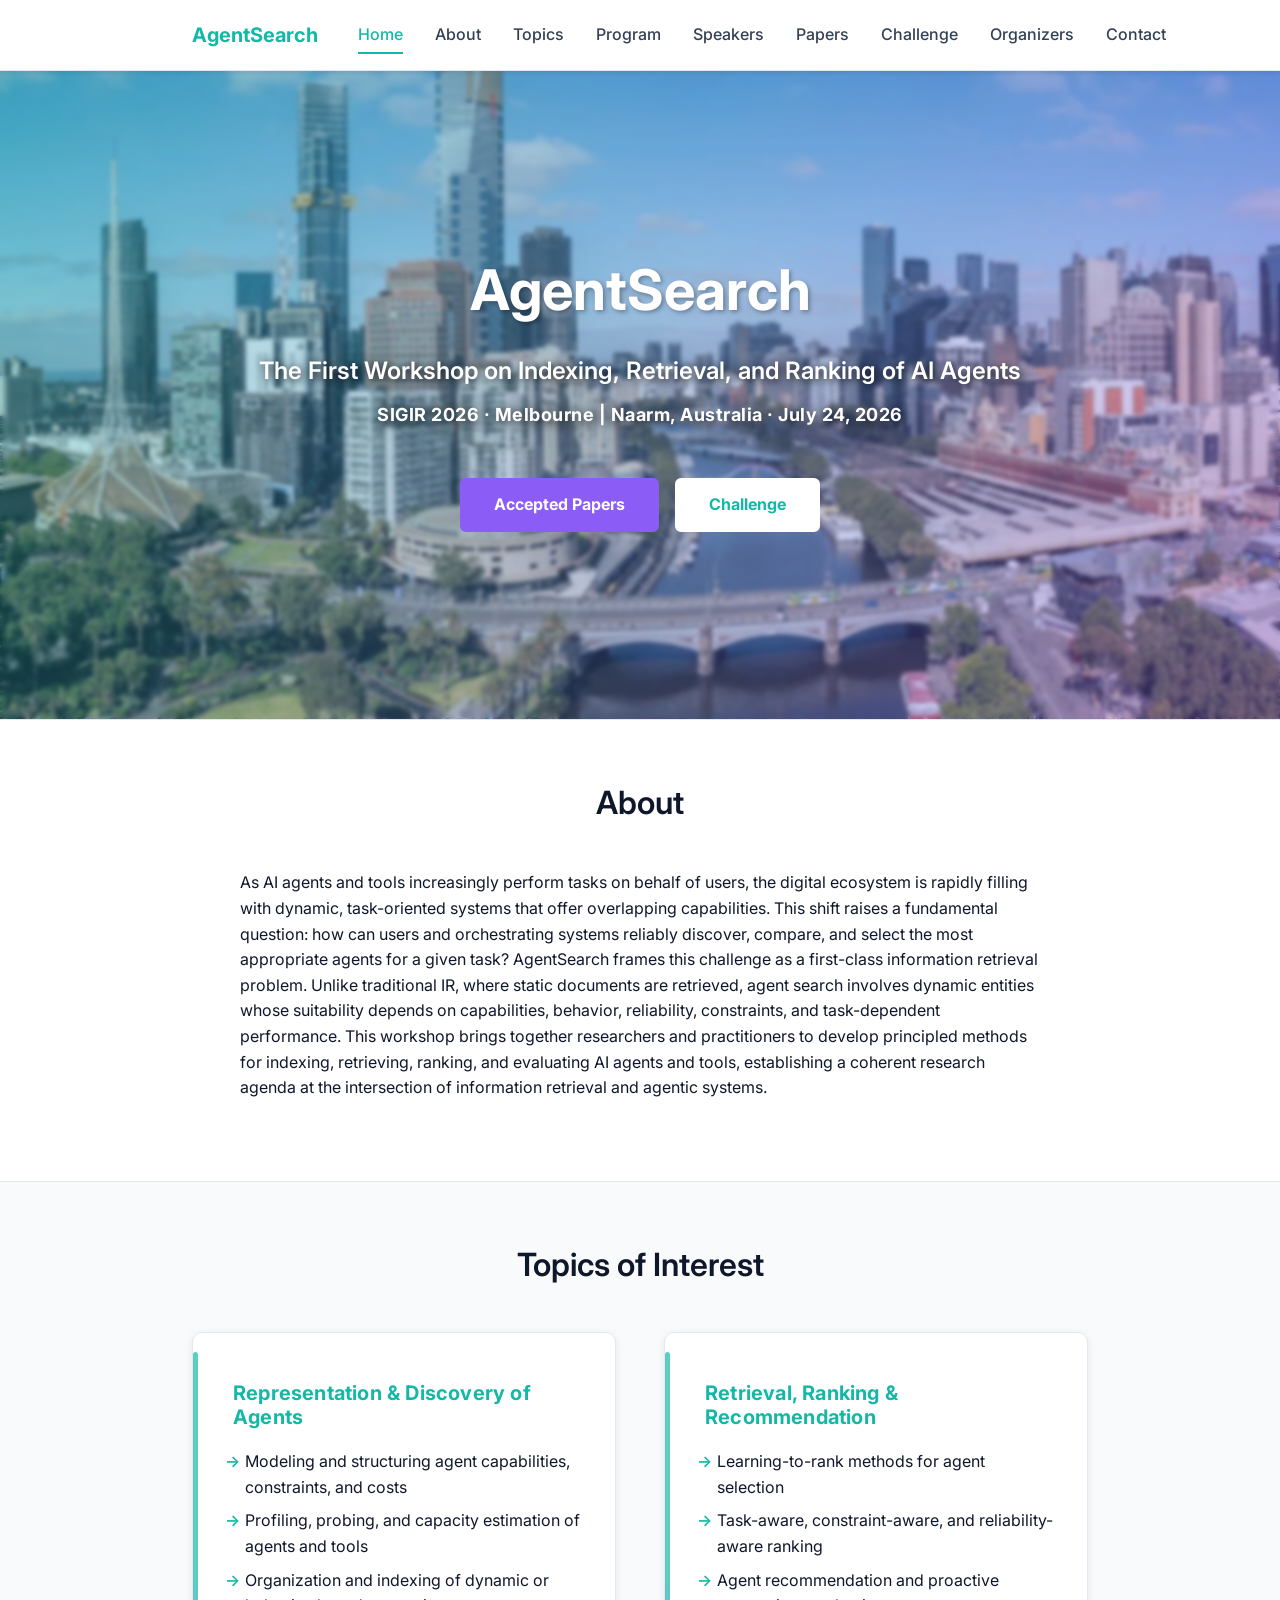
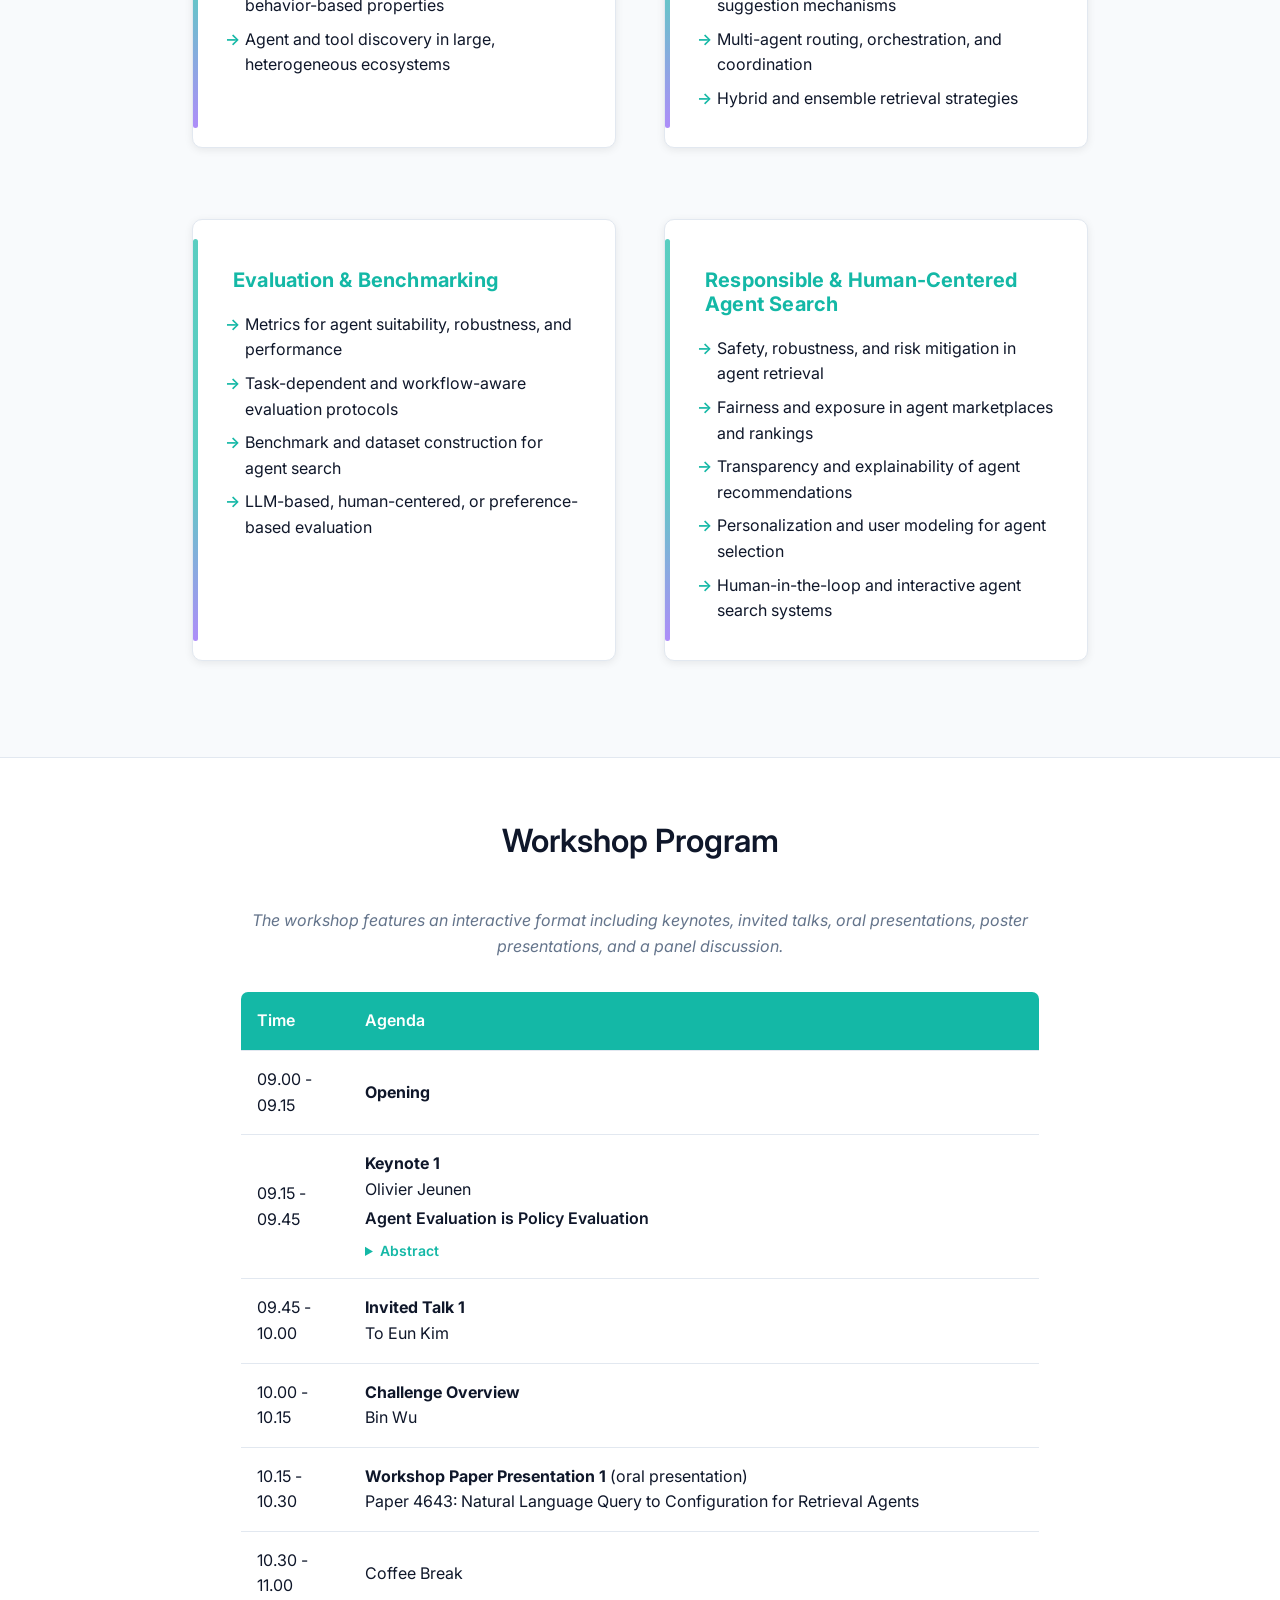
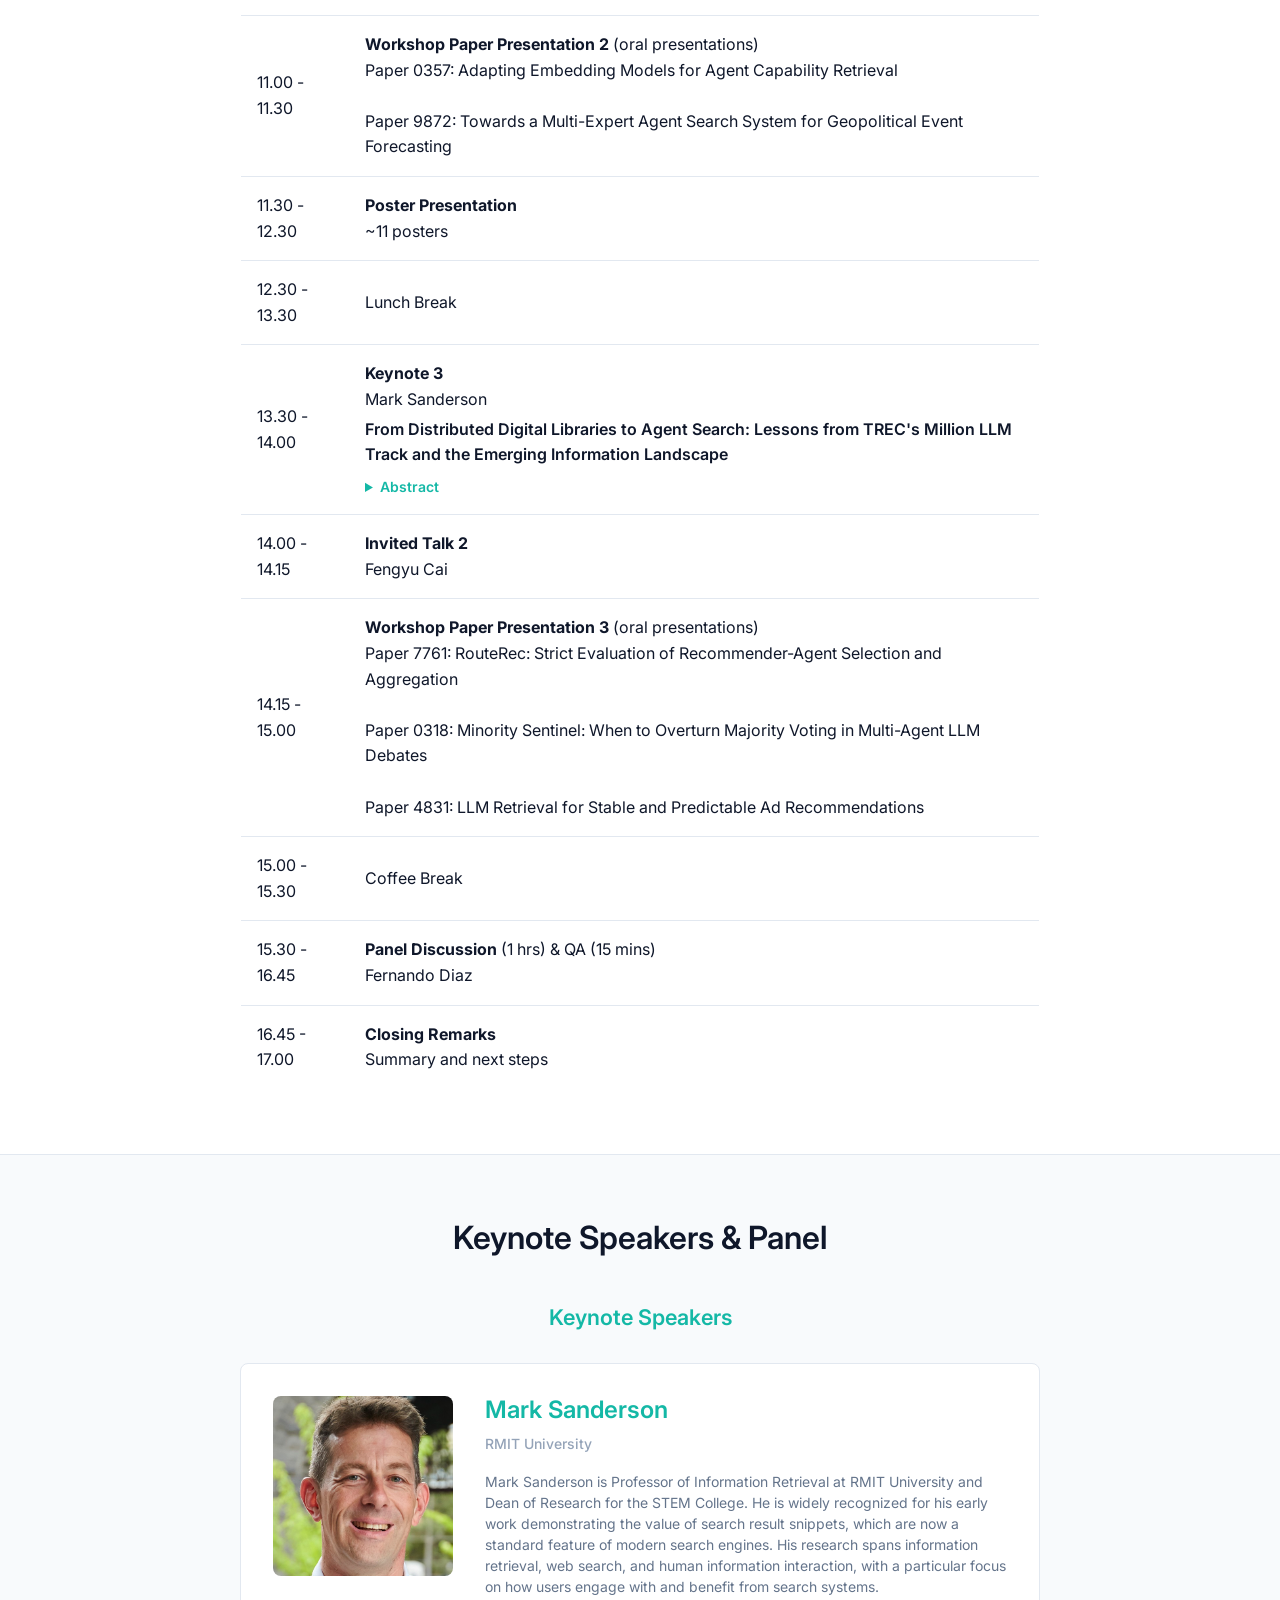
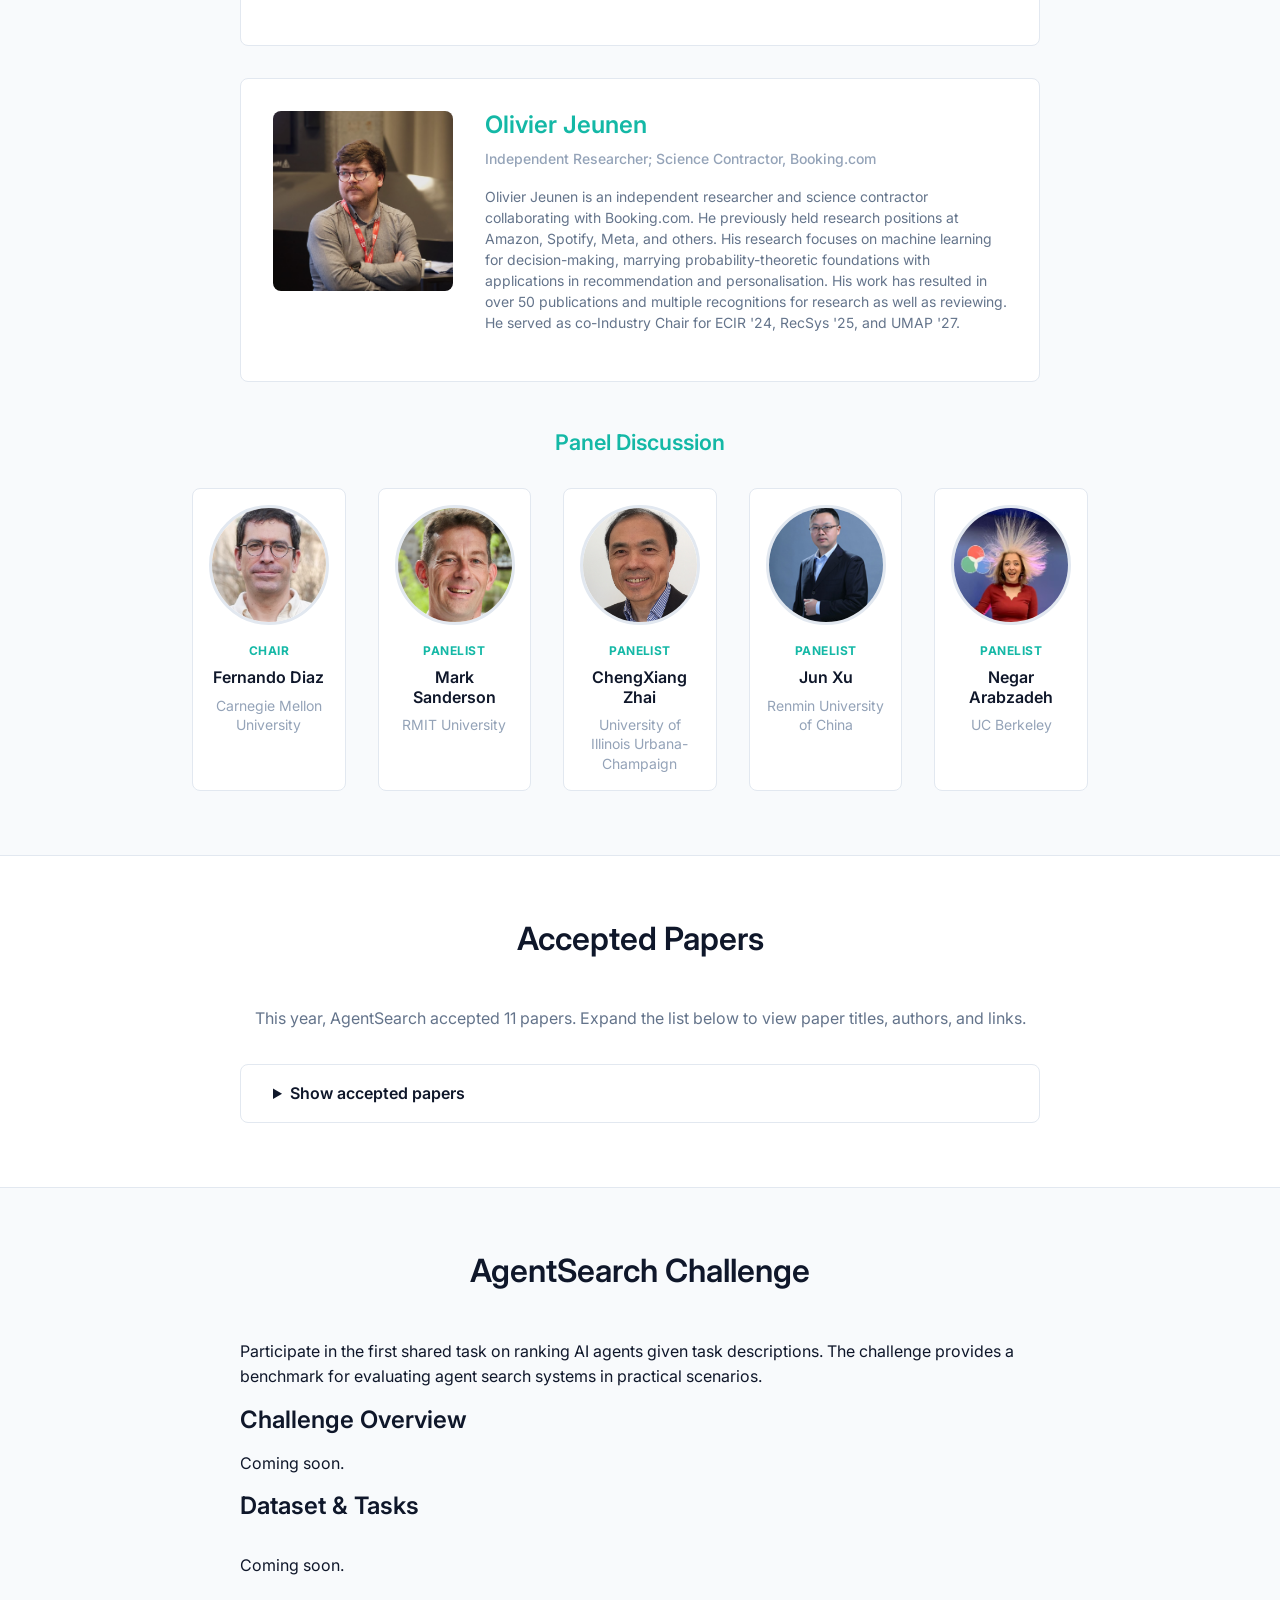
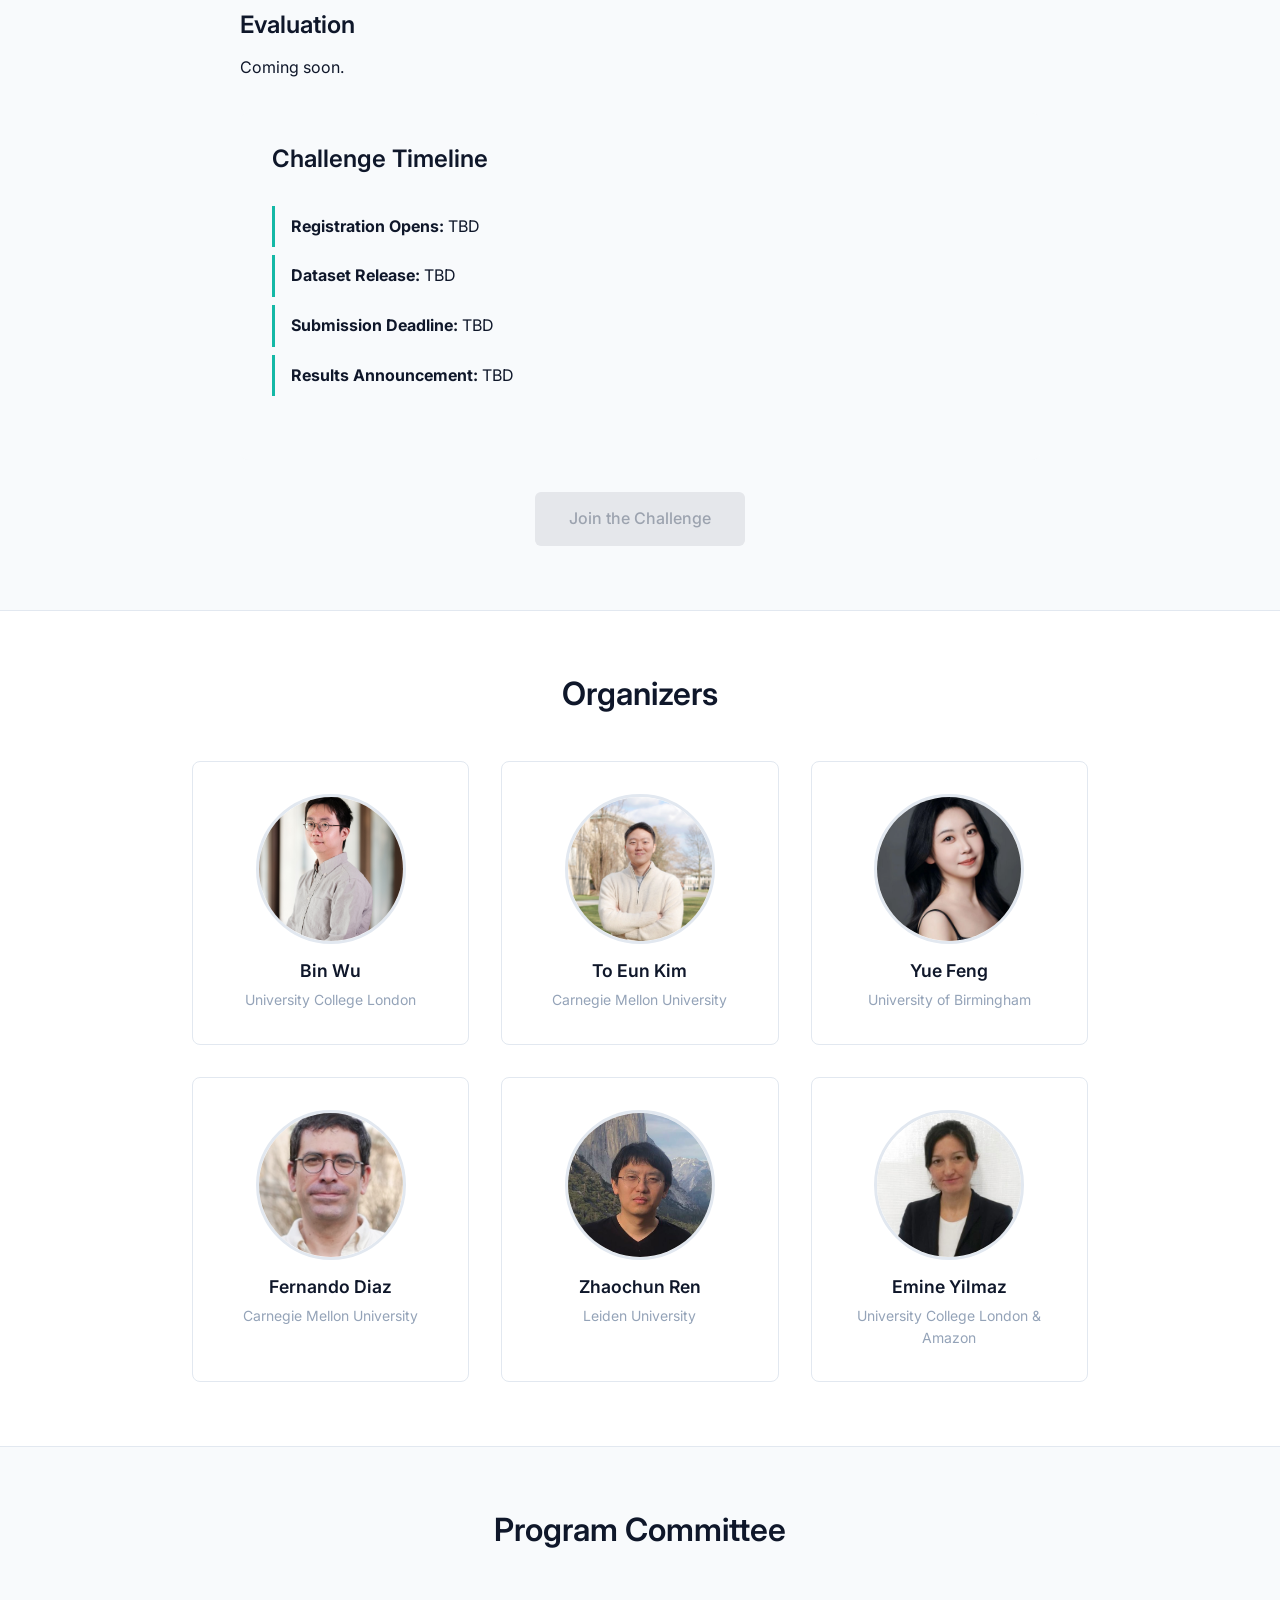
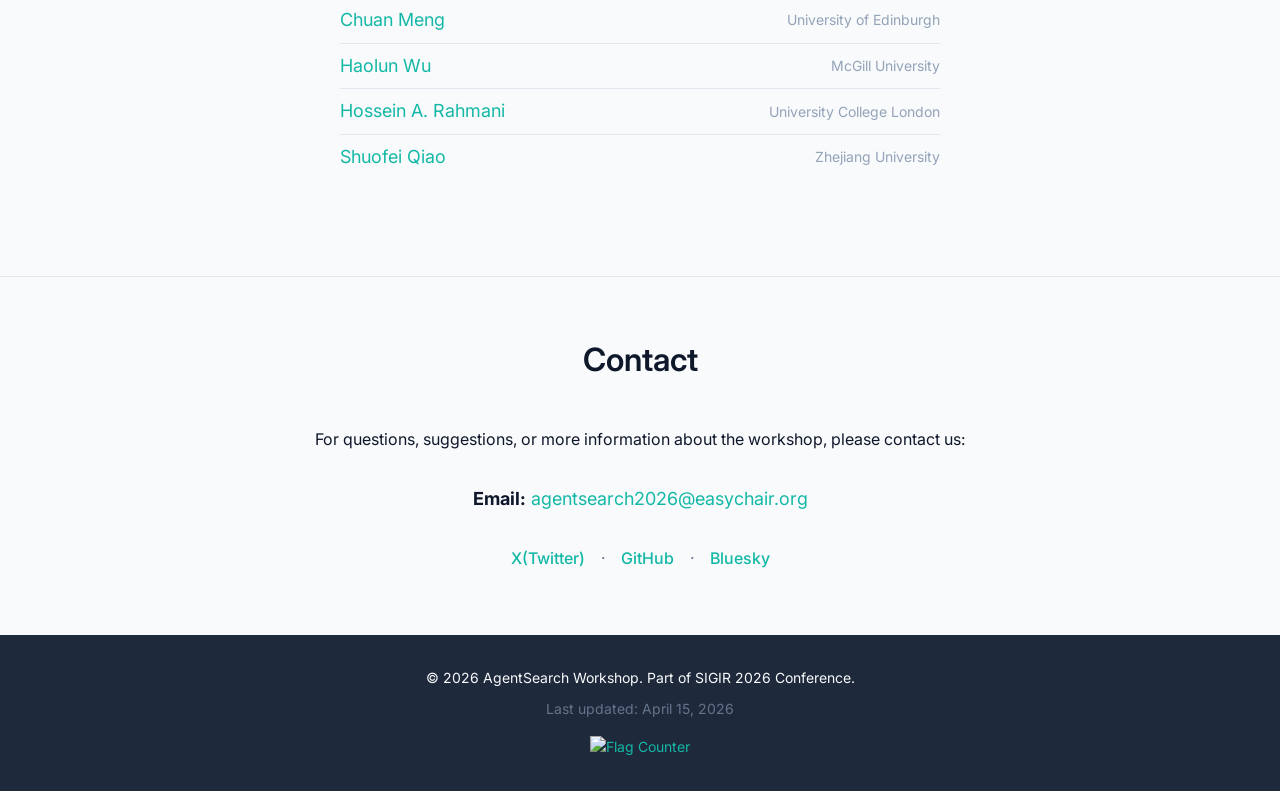
==== commit 26bb63e3: "Update the programme, accepted papers, keynote speakers / panelist." ====
--- a/index.html
+++ b/index.html
@@ -55,7 +55,7 @@
                     <li><a href="#topics" class="nav-link">Topics</a></li>
                     <li><a href="#program" class="nav-link">Program</a></li>
                     <li><a href="#speakers" class="nav-link">Speakers</a></li>
-                    <li><a href="#cfp" class="nav-link">Submissions</a></li>
+                    <li><a href="#accepted-papers" class="nav-link">Papers</a></li>
                     <li><a href="#challenge" class="nav-link">Challenge</a></li>
                     <li><a href="#organizers" class="nav-link">Organizers</a></li>
                     <li><a href="#contact" class="nav-link">Contact</a></li>
@@ -76,7 +76,7 @@
                     <h2 class="hero-subtitle">The First Workshop on Indexing, Retrieval, and Ranking of AI Agents</h2>
                     <p class="hero-conference">SIGIR 2026 · Melbourne | Naarm, Australia · July 24, 2026</p>
                     <div class="hero-buttons">
-                        <a href="#cfp" class="btn btn-primary" style="font-weight:700;">Call for Papers</a>
+                        <a href="#accepted-papers" class="btn btn-primary" style="font-weight:700;">Accepted Papers</a>
                         <a href="#challenge" class="btn btn-secondary" style="font-weight:700;">Challenge</a>
                     </div>
                 </div>
@@ -148,64 +148,96 @@
             <div class="container">
                 <h2 class="section-title">Workshop Program</h2>
                 <div class="section-content">
-                    <p class="program-note">The workshop features an interactive format including keynotes, panel discussions, breakout sessions, and poster presentations.</p>
+                    <p class="program-note">The workshop features an interactive format including keynotes, invited talks, oral presentations, poster presentations, and a panel discussion.</p>
                     
                     <div class="schedule-wrapper">
                         <table class="schedule-table">
                             <thead>
                                 <tr>
                                     <th>Time</th>
-                                    <th>Activity</th>
+                                    <th>Agenda</th>
                                 </tr>
                             </thead>
                             <tbody>
                                 <tr>
-                                    <td>09:00 - 09:15</td>
-                                    <td><strong>Opening Remarks</strong></td>
-                                </tr>
-                                <tr>
-                                    <td>09:15 - 10:00</td>
-                                    <td><strong>Keynote 1:</strong> TBD</td>
-                                </tr>
-                                <tr>
-                                    <td>10:00 - 10:30</td>
-                                    <td><strong>Oral Presentations</strong> - Session 1: TBD</td>
-                                </tr>
-                                <tr>
-                                    <td>10:30 - 11:00</td>
-                                    <td>Coffee Break & Poster Session</td>
-                                </tr>
-                                <tr>
-                                    <td>11:00 - 11:45</td>
-                                    <td><strong>Keynote 2:</strong> TBD</td>
-                                </tr>
-                                <tr>
-                                    <td>11:45 - 12:30</td>
-                                    <td><strong>Oral Presentations</strong> - Session 2: TBD</td>
-                                </tr>
-                                <tr>
-                                    <td>12:30 - 14:00</td>
+                                    <td>09.00 - 09.15</td>
+                                    <td><strong>Opening</strong></td>
+                                </tr>
+                                <tr>
+                                    <td>09.15 - 09.45</td>
+                                    <td>
+                                        <strong>Keynote 1</strong><br>
+                                        Olivier Jeunen<br>
+                                        <span class="talk-title">Agent Evaluation is Policy Evaluation</span>
+                                        <details class="talk-abstract">
+                                            <summary>Abstract</summary>
+                                            <p>Large language models and AI agents are increasingly deployed as decision-making systems, yet they are still primarily evaluated using static offline benchmarks and costly online experiments. This mismatch limits our ability to measure incremental progress, compare systems reliably, and iterate quickly.</p>
+                                            <p>At their core, LLMs and agents are policies: distributions over actions conditioned on context. The sequential decision-making literature has developed decades of theory and algorithms for evaluating such policies, including off-policy evaluation from logged interactions. Recent advances allow us to estimate distributions of treatment effects while navigating fundamental bias-variance tradeoffs.</p>
+                                            <p>This talk argues that these ideas provide a natural foundation for the next generation of LLM and agent evaluation. I will discuss how policy evaluation can be extended to the distinctive challenges posed by modern agents-including enormous action spaces, ambiguous rewards, and non-Markovian interactions-and outline opportunities for research at the intersection of sequential decision-making and information retrieval.</p>
+                                        </details>
+                                    </td>
+                                </tr>
+                                <tr>
+                                    <td>09.45 - 10.00</td>
+                                    <td><strong>Invited Talk 1</strong><br>To Eun Kim</td>
+                                </tr>
+                                <tr>
+                                    <td>10.00 - 10.15</td>
+                                    <td><strong>Challenge Overview</strong><br>Bin Wu</td>
+                                </tr>
+                                <tr>
+                                    <td>10.15 - 10.30</td>
+                                    <td><strong>Workshop Paper Presentation 1</strong> (oral presentation)<br>Paper 4643: Natural Language Query to Configuration for Retrieval Agents</td>
+                                </tr>
+                                <tr>
+                                    <td>10.30 - 11.00</td>
+                                    <td>Coffee Break</td>
+                                </tr>
+                                <tr>
+                                    <td>11.00 - 11.30</td>
+                                    <td><strong>Workshop Paper Presentation 2</strong> (oral presentations)<br>Paper 0357: Adapting Embedding Models for Agent Capability Retrieval<br><br>Paper 9872: Towards a Multi-Expert Agent Search System for Geopolitical Event Forecasting</td>
+                                </tr>
+                                <tr>
+                                    <td>11.30 - 12.30</td>
+                                    <td><strong>Poster Presentation</strong><br>~11 posters</td>
+                                </tr>
+                                <tr>
+                                    <td>12.30 - 13.30</td>
                                     <td>Lunch Break</td>
                                 </tr>
                                 <tr>
-                                    <td>14:00 - 15:00</td>
-                                    <td><strong>Panel Discussion:</strong> TBD</td>
-                                </tr>
-                                <tr>
-                                    <td>15:00 - 15:30</td>
-                                    <td><strong>Challenge Results</strong> Presentation & Discussion</td>
-                                </tr>
-                                <tr>
-                                    <td>15:30 - 16:00</td>
-                                    <td>Coffee Break & Poster Session</td>
-                                </tr>
-                                <tr>
-                                    <td>16:00 - 17:00</td>
-                                    <td><strong>Breakout Sessions</strong> & Interactive Discussions</td>
-                                </tr>
-                                <tr>
-                                    <td>17:00 - 17:15</td>
-                                    <td><strong>Closing Remarks</strong></td>
+                                    <td>13.30 - 14.00</td>
+                                    <td>
+                                        <strong>Keynote 3</strong><br>
+                                        Mark Sanderson<br>
+                                        <span class="talk-title">From Distributed Digital Libraries to Agent Search: Lessons from TREC's Million LLM Track and the Emerging Information Landscape</span>
+                                        <details class="talk-abstract">
+                                            <summary>Abstract</summary>
+                                            <p>I will examine the emerging problem of Agent Search through the lens of present and past search paradigms. I will begin by introducing the TREC Million LLM Track, which can be viewed as a large-scale evaluation campaign for a form of multi-agent search. I will outline the design of the track, the tasks it poses, and early findings from participating groups, highlighting what these results reveal about the retrieval, ranking, and evaluation of AI systems as search targets in their own right.</p>
+                                            <p>I will then contextualise current developments by examining earlier efforts in distributed search and distributed digital libraries, including peer-to-peer systems such as Kazaa and prior research on federated information access. Why did these efforts often produce systems that struggled to outperform a centralised web search such as Google? I will ask when distributed search has in fact succeeded, and what those successes can teach us about the future of agent search.</p>
+                                            <p>We are already seeing clues of an emerging information landscape, where publishers and information providers expose content through proprietary LLMs. Current large scale RAG systems synthesise evidence across multiple collections; will we see them start to synthesise across agents as well?</p>
+                                        </details>
+                                    </td>
+                                </tr>
+                                <tr>
+                                    <td>14.00 - 14.15</td>
+                                    <td><strong>Invited Talk 2</strong><br>Fengyu Cai</td>
+                                </tr>
+                                <tr>
+                                    <td>14.15 - 15.00</td>
+                                    <td><strong>Workshop Paper Presentation 3</strong> (oral presentations)<br>Paper 7761: RouteRec: Strict Evaluation of Recommender-Agent Selection and Aggregation<br><br>Paper 0318: Minority Sentinel: When to Overturn Majority Voting in Multi-Agent LLM Debates<br><br>Paper 4831: LLM Retrieval for Stable and Predictable Ad Recommendations</td>
+                                </tr>
+                                <tr>
+                                    <td>15.00 - 15.30</td>
+                                    <td>Coffee Break</td>
+                                </tr>
+                                <tr>
+                                    <td>15.30 - 16.45</td>
+                                    <td><strong>Panel Discussion</strong> (1 hrs) &amp; QA (15 mins)<br>Fernando Diaz</td>
+                                </tr>
+                                <tr>
+                                    <td>16.45 - 17.00</td>
+                                    <td><strong>Closing Remarks</strong><br>Summary and next steps</td>
                                 </tr>
                             </tbody>
                         </table>
@@ -217,108 +249,141 @@
         <!-- Speakers Section -->
         <section id="speakers" class="section section-gray">
             <div class="container">
-                <h2 class="section-title">Keynotes & Invited Speakers</h2>
-                <div class="speakers-grid">
-                    <div class="speaker-card">
-                        <img src="assets/img/speakers/mark-sanderson.jpg" alt="Mark Sanderson" class="speaker-photo">
-                        <div class="speaker-info">
-                            <h3><a href="https://marksanderson.org/" target="_blank" rel="noopener noreferrer">Mark Sanderson</a></h3>
-                            <p class="speaker-affiliation">RMIT University</p>
-                            <p class="speaker-bio">Mark Sanderson is Professor of Information Retrieval at RMIT University and Dean of Research for the STEM College. He is widely recognized for his early work demonstrating the value of search result snippets, which are now a standard feature of modern search engines. His research spans information retrieval, web search, and human information interaction, with a particular focus on how users engage with and benefit from search systems.</p>
+                <h2 class="section-title">Keynote Speakers &amp; Panel</h2>
+                <div class="speaker-section">
+                    <h3 class="speaker-subsection-title">Keynote Speakers</h3>
+                    <div class="speakers-grid">
+                        <div class="speaker-card">
+                            <img src="assets/img/speakers/mark-sanderson.jpg" alt="Mark Sanderson" class="speaker-photo">
+                            <div class="speaker-info">
+                                <h3><a href="https://marksanderson.org/" target="_blank" rel="noopener noreferrer">Mark Sanderson</a></h3>
+                                <p class="speaker-affiliation">RMIT University</p>
+                                <p class="speaker-bio">Mark Sanderson is Professor of Information Retrieval at RMIT University and Dean of Research for the STEM College. He is widely recognized for his early work demonstrating the value of search result snippets, which are now a standard feature of modern search engines. His research spans information retrieval, web search, and human information interaction, with a particular focus on how users engage with and benefit from search systems.</p>
+                            </div>
                         </div>
-                    </div>
-                    
-                    <div class="speaker-card">
-                        <img src="assets/img/speakers/edgar-meij.jpg" alt="Edgar Meij" class="speaker-photo">
-                        <div class="speaker-info">
-                            <h3><a href="https://edgar.meij.pro/" target="_blank" rel="noopener noreferrer">Edgar Meij</a></h3>
-                            <p class="speaker-affiliation">Bloomberg</p>
-                            <p class="speaker-bio">Edgar Meij is Head of AI Platforms within Bloomberg's Artificial Intelligence group, where he leads more than ten teams of engineers and researchers responsible for the company's core AI, NLP, machine learning, large language model, and search technology platforms. His expertise includes information retrieval, natural language processing, knowledge graphs, semantic search, and large-scale computing infrastructure.</p>
+
+                        <div class="speaker-card">
+                            <img src="assets/img/speakers/olivier-jeunen.png" alt="Olivier Jeunen" class="speaker-photo">
+                            <div class="speaker-info">
+                                <h3><a href="https://olivierjeunen.github.io/" target="_blank" rel="noopener noreferrer">Olivier Jeunen</a></h3>
+                                <p class="speaker-affiliation">Independent Researcher; Science Contractor, Booking.com</p>
+                                <p class="speaker-bio">Olivier Jeunen is an independent researcher and science contractor collaborating with Booking.com. He previously held research positions at Amazon, Spotify, Meta, and others. His research focuses on machine learning for decision-making, marrying probability-theoretic foundations with applications in recommendation and personalisation. His work has resulted in over 50 publications and multiple recognitions for research as well as reviewing. He served as co-Industry Chair for ECIR '24, RecSys '25, and UMAP '27.</p>
+                            </div>
                         </div>
-                    </div>
-                </div>
-                <p class="speakers-note">More speakers to be announced soon.</p>
-            </div>
-        </section>
-
-        <!-- Call for Papers Section -->
-        <section id="cfp" class="section">
-            <div class="container">
-                <h2 class="section-title">Call for Papers</h2>
+                    </div>                    
+                </div>
+
+                <div class="panel-section">
+                    <h3 class="speaker-subsection-title">Panel Discussion</h3>
+
+                    <div class="panel-group">
+                        <div class="panel-grid">
+                            <div class="panel-person-card">
+                                <a href="https://841.io/" target="_blank" rel="noopener noreferrer" class="panel-person-link">
+                                    <img src="assets/img/organizers/fernando-diaz.jpg" alt="Fernando Diaz" class="panel-person-photo">
+                                    <span class="panel-person-role">Chair</span>
+                                    <h4>Fernando Diaz</h4>
+                                    <p>Carnegie Mellon University</p>
+                                </a>
+                            </div>
+
+                            <div class="panel-person-card">
+                                <a href="https://marksanderson.org/" target="_blank" rel="noopener noreferrer" class="panel-person-link">
+                                    <img src="assets/img/speakers/mark-sanderson.jpg" alt="Mark Sanderson" class="panel-person-photo">
+                                    <span class="panel-person-role">Panelist</span>
+                                    <h4>Mark Sanderson</h4>
+                                    <p>RMIT University</p>
+                                </a>
+                            </div>
+
+                            <div class="panel-person-card">
+                                <a href="https://czhai.cs.illinois.edu/" target="_blank" rel="noopener noreferrer" class="panel-person-link">
+                                    <img src="assets/img/speakers/chengxiang-zhai.png" alt="ChengXiang Zhai" class="panel-person-photo">
+                                    <span class="panel-person-role">Panelist</span>
+                                    <h4>ChengXiang Zhai</h4>
+                                    <p>University of Illinois Urbana-Champaign</p>
+                                </a>
+                            </div>
+
+                            <div class="panel-person-card">
+                                <a href="https://ruc-iir-lab.github.io/team/junxu_en" target="_blank" rel="noopener noreferrer" class="panel-person-link">
+                                    <img src="assets/img/speakers/jun-xu.jpg" alt="Jun Xu" class="panel-person-photo">
+                                    <span class="panel-person-role">Panelist</span>
+                                    <h4>Jun Xu</h4>
+                                    <p>Renmin University of China</p>
+                                </a>
+                            </div>
+
+                            <div class="panel-person-card">
+                                <a href="https://negara.info/" target="_blank" rel="noopener noreferrer" class="panel-person-link">
+                                    <img src="assets/img/speakers/negar-arabzadeh.avif" alt="Negar Arabzadeh" class="panel-person-photo">
+                                    <span class="panel-person-role">Panelist</span>
+                                    <h4>Negar Arabzadeh</h4>
+                                    <p>UC Berkeley</p>
+                                </a>
+                            </div>
+                        </div>
+                    </div>
+                </div>
+            </div>
+        </section>
+
+        <!-- Accepted Papers Section -->
+        <section id="accepted-papers" class="section">
+            <div class="container">
+                <h2 class="section-title">Accepted Papers</h2>
                 <div class="section-content">
-                    <p>The first workshop on Indexing, Retrieval, and Ranking of AI Agents is accepting submissions that describe original research findings, preliminary research results, proposals for new work, and recent relevant studies already published in high-quality venues.</p>
-                    
-                    <div class="cfp-topics-ref" style="margin-bottom:1em;">
-                                            <strong>Topics of Interest:</strong> (1) Representation & Discovery of Agents; (2) Retrieval, Ranking & Recommendation of Agents; (3) Evaluation & Benchmarking of Agent Search; (4) Responsible & Human-Centered Agent Search and (5) related areas. <a href="#topics" class="cfp-topics-link">See full list</a>
-                    </div>
-
-                    <h3>Submission Types</h3>
-                    We welcome various types of submissions:
-                    <ul class="cfp-list">
-                        <li>
-                            <strong>Extended Abstracts:</strong>
-                            A concise summary of work in progress or preliminary findings, outlining the main contribution and approach.
-                            <br>
-                            At most 2 pages (excluding references).
-                        </li>
-                        <li>
-                            <strong>Research, Perspective, and Demo Papers:</strong>
-                            We welcome original or recently published research on indexing, retrieval, and ranking of AI agents; 
-                            perspective papers that suggest future directions and research opportunities; 
-                            and demo papers that showcase systems for agent search. 
-                            Submissions may follow the relevant SIGIR track guidelines (short/full papers, perspectives, or demonstrations).
-                            <br>
-                            4-9 pages (excluding references).
-                        </li>
-                    </ul>
-                    
-                    <h3>Submission Instructions</h3>
-                    <p>
-                        Page limit does not include references. All content, including any appendix, must fit within the page limit.
-                        Note that we care more about the quality of the submission and its potential to spur discussion at the workshop than about page length as long as the paper meets the page limits.
-                    </p>
-                    <p>
-                        At least one author of each accepted paper must register for the workshop and present the paper in person (strongly preferred) or remotely.
-                    </p>
-                    <p>
-                        We encourage, but do not require, authors to release any code and/or datasets associated with their paper.
-                        For demo papers, we particularly encourage anonymous code submission (e.g., via a link in the anonymized paper).
-                    </p>
-                    <p>
-                        All submissions must be in PDF format and written in English.
-                        Please use the <a href="https://sigir2026.org/en-AU/pages/submissions/full-papers-track" target="_blank" rel="noopener">SIGIR 2026 template (ACM two-column format)</a>.
-
-                        For LaTeX, the following should be used:
-                        <br>
-                        <code>\documentclass[sigconf,natbib=true,anonymous=true]{acmart}</code>
-                    </p>
-                    <p>
-                        All submissions will be <strong>double-blind</strong> reviewed by the program committee and judged by their relevance to the workshop, especially to the main themes identified above, and their potential to generate discussion. 
-                        Submissions should be made through EasyChair: <a href="https://easychair.org/conferences/?conf=agentsearch2026" target="_blank" rel="noopener">https://easychair.org/conferences/?conf=agentsearch2026</a>, and code should be submitted anonymously.
-                        When submitting, select one of the paper types (Extended Abstract, Research, Perspective, or Demo).
-                    </p>
-                    
-                    <p class="cfp-note">
-                        <strong>Note:</strong> This is a non-archival workshop. 
-                        Accepted papers may be uploaded to arXiv.org, allowing submission elsewhere as they will be considered non-archival. 
-                        The workshop's website will maintain a link to the arXiv versions of the papers.
-                        Authors retain full copyright and are free to submit to other venues.
-                    </p>
-                    
-                    <div class="cfp-dates">
-                        <h3>Important Dates</h3>
-                        <ul class="dates-list">
-                            <li><strong>Paper Submission Deadline:</strong> <del>April 15, 2026 (AoE)</del> May 8, 2026 (AoE)</li>
-                            <li><strong>Notification of Acceptance:</strong> May 20, 2026 (AoE)</li>
-                            <li><strong>Camera-Ready Deadline:</strong> TBD</li>
-                            <li><strong>Workshop Date:</strong> July 24, 2026</li>
+                    <p class="accepted-papers-note">This year, AgentSearch accepted 11 papers. Expand the list below to view paper titles, authors, and links.</p>
+
+                    <details class="accepted-papers-details">
+                        <summary>Show accepted papers</summary>
+                        <ul class="accepted-papers-list">
+                            <li class="accepted-paper">
+                                <h3><a href="https://arxiv.org/abs/2605.27361" target="_blank" rel="noopener noreferrer">Natural Language Query to Configuration for Retrieval Agents</a></h3>
+                                <p class="accepted-paper-authors">Melissa Pan, Negar Arabzadeh, Mathew Jacob, Fiodar Kazhamiaka, Esha Choukse, and Matei Zaharia</p>
+                            </li>
+                            <li class="accepted-paper">
+                                <h3>RouteRec: Strict Evaluation of Recommender-Agent Selection and Aggregation</h3>
+                                <p class="accepted-paper-authors">Kaiji Zhou, Vladimir Kalmykov, and Yue Feng</p>
+                            </li>
+                            <li class="accepted-paper">
+                                <h3><a href="http://arxiv.org/abs/2606.29270" target="_blank" rel="noopener noreferrer">Minority Sentinel: When to Overturn Majority Voting in Multi-Agent LLM Debates</a></h3>
+                                <p class="accepted-paper-authors">Chuan He, Zebin Chen, Zhengyi Yang, Shaobo Qiao, Mingchen Ju, Jiate Liu, Dong Wen, and Guanfeng Liu</p>
+                            </li>
+                            <li class="accepted-paper">
+                                <h3><a href="https://arxiv.org/abs/2605.21969" target="_blank" rel="noopener noreferrer">LLM Retrieval for Stable and Predictable Ad Recommendations</a></h3>
+                                <p class="accepted-paper-authors">Vinodh Kumar Sunkara, Satheeshkumar Karuppusamy, Hangjun Xu, Sai Deepika Regani, Kshitij Gupta, Gaby Nahum, Sneha Iyer, Jean-Baptiste Fiot, Yinglong Guo, Xiaowen Guo, Atul Jangra, Yucheng Liu, Jinghao Yan, Vijay Pappu, Benjamin Schulte, and Deepak Chandra</p>
+                            </li>
+                            <li class="accepted-paper">
+                                <h3><a href="https://arxiv.org/pdf/2606.31665" target="_blank" rel="noopener noreferrer">ForecastAgentSearch: Towards a Multi-Expert Agent Search System for Geopolitical Event Forecasting</a></h3>
+                                <p class="accepted-paper-authors">Miaomiao Cai, He Chang, Yunshan Ma, and See-Kiong Ng</p>
+                            </li>
+                            <li class="accepted-paper">
+                                <h3>Adapting Embedding Models for Agent Capability Retrieval</h3>
+                                <p class="accepted-paper-authors">Tingwei Chen, Yunxiao Shi, Zhengdong Chu, Qingsong Wen, and Min Xu</p>
+                            </li>
+                            <li class="accepted-paper">
+                                <h3>SLMs as Multi-Agent Routers: A Progressive SFT and Reinforcement Learning Approach</h3>
+                                <p class="accepted-paper-authors">Gayathri Kondapalli, Alexander Yew Shen Ng, Hirsh Pithadia, Rahul Monish, and Harvey Yorke</p>
+                            </li>
+                            <li class="accepted-paper">
+                                <h3><a href="https://arxiv.org/abs/2510.24636" target="_blank" rel="noopener noreferrer">OpenReward: Enabling Agentic Reward Models for Long-Form Knowledge-Intensive Tasks</a></h3>
+                                <p class="accepted-paper-authors">Ziyou Hu, Zhengliang Shi, Minghang Zhu, Haitao Li, Teng Sun, Pengjie Ren, Suzan Verberne, and Zhaochun Ren</p>
+                            </li>
+                            <li class="accepted-paper">
+                                <h3>LLM within MCP Matters: Measuring Inefficient Resource Utilization Driven by LLMs</h3>
+                                <p class="accepted-paper-authors">Minhan Cho, Soyoung Park, Byungkyu Jeon, Kihyun Jeong, Daejin Choi, and Jinyoung Han</p>
+                            </li>
+                            <li class="accepted-paper">
+                                <h3>Towards Agentic Governance: A Unified Measure for Agentic AI Systems</h3>
+                                <p class="accepted-paper-authors">Waqar Ali, Kifayat Ullah, Rajesh Kumar, and Youhao Zhang</p>
+                            </li>
+                            <li class="accepted-paper">
+                                <h3>Representation Affects Retrieval: A Case Study of Skill Discovery and Routing in a Multimodal Agent Harness</h3>
+                                <p class="accepted-paper-authors">Kevin Dela Rosa</p>
+                            </li>
                         </ul>
-                    </div>
-                    
-                    <div class="cfp-button-wrapper">
-                        <a href="https://easychair.org/conferences/?conf=agentsearch2026" class="btn btn-primary" target="_blank" rel="noopener noreferrer">Submit Your Paper</a>
-                        <!-- <a class="btn btn-disabled" target="_blank" rel="noopener noreferrer">Submit Your Paper</a> -->
-                    </div>
+                    </details>
                 </div>
             </div>
         </section>
@@ -328,25 +393,33 @@
             <div class="container">
                 <h2 class="section-title">AgentSearch Challenge</h2>
                 <div class="section-content">
-                    <p>Participate in the first shared task on retrieving and ranking AI agents. The challenge provides a benchmark grounded in real-world execution signals across nearly 10,000 agents drawn from multiple providers.</p>
-                    
+                    <p>Participate in the first shared task on ranking AI agents given task descriptions. The challenge provides a benchmark for evaluating agent search systems in practical scenarios.</p>
+                    
+                    <!-- <h3>Challenge Overview</h3>
+                    <p>Participants will develop systems that rank a collection of AI agents based on their suitability for completing specific tasks. Agents vary in their capabilities, API interfaces, performance characteristics, and domain expertise. The challenge includes diverse tasks spanning multiple domains to test the generalizability of ranking approaches.</p>
+                    
+                    <h3>Dataset & Tasks</h3>
+                    <ul class="challenge-list">
+                        <li><strong>Agent Collection:</strong> 500+ documented AI agents with capability descriptions, API specifications, and performance metadata</li>
+                        <li><strong>Task Queries:</strong> 200+ task descriptions covering information retrieval, data analysis, content generation, and decision support scenarios</li>
+                        <li><strong>Ground Truth:</strong> Relevance judgments based on agent execution results and expert assessments</li>
+                    </ul>
+                    
+                    <h3>Evaluation</h3>
+                    <p>Systems will be evaluated using standard IR metrics (NDCG, MAP, MRR) as well as task-specific metrics considering agent performance, cost, and latency. Participants can submit up to 5 runs for evaluation.</p>
+                     -->
+
                     <h3>Challenge Overview</h3>
-                    <p>The challenge consists of two complementary tracks:</p>
+                    <p>Coming soon.</p>
+                    
+                    <h3>Dataset & Tasks</h3>
                     <ul class="challenge-list">
-                        <li><strong>Retrieval</strong>: Given a natural language task specification, participants develop methods to retrieve the most relevant agents from a large-scale pool. This track evaluates the ability to surface strong candidate agents efficiently and accurately.</li>
-                        <li><strong>Reranking</strong>: Given a retrieved set of candidate agents, participants develop methods to rerank them using execution-aware signals, contextual features, and agent metadata. This track focuses on closing the gap between surface-level relevance and true task performance.</li>
+                        Coming soon.
                     </ul>
-
-                    <h3>Dataset &amp; Tasks</h3>
-                    <ul class="challenge-list">
-                        <li><strong>Agent Collection:</strong> Collection of real-world agents with capability descriptions and metadata.</li>
-                        <li><strong>Task Specifications:</strong> Task descriptions and associated single-agent and multi-agent task queries.</li> 
-                        <li><strong>Ground Truth:</strong> Binary retrieval labels and graded ranking labels derived from execution traces.</li>
-                    </ul>
-                    <p>The dataset is available via <a href="https://huggingface.co/AgentSearch" target="_blank" rel="noopener noreferrer">HuggingFace Datasets</a> and <a href="https://drive.google.com/drive/folders/1821MfvwzCsTH22IkWwApnkkoeUz9UVTa?usp=sharing" target="_blank" rel="noopener noreferrer">Google Drive</a>.</p>
-
-                    <h3>Submission</h3>
-                    <p>Participants will be asked to submit ranked agent lists per query in the JSONL format. Please refer to the <a href="https://agent-search.github.io/agentsearch-challenge" target="_blank" rel="noopener noreferrer">challenge website</a> for full submission details and formatting guidelines.</p>
+                    
+                    <h3>Evaluation</h3>
+                    <p>Coming soon.</p>
+                    
                     <div class="challenge-timeline">
                         <h3>Challenge Timeline</h3>
                         <ul class="dates-list">
@@ -356,9 +429,10 @@
                             <li><strong>Results Announcement:</strong> TBD</li>
                         </ul>
                     </div>
-
+                    
                     <div class="challenge-button-wrapper">
-                        <a href="https://agent-search.github.io/agentsearch-challenge" class="btn btn-primary" target="_blank" rel="noopener noreferrer">Join the Challenge</a>
+                        <!-- <a href="https://github.com/agentsearch/challenge-2026" class="btn btn-primary" target="_blank" rel="noopener noreferrer">Join the Challenge</a> -->
+                        <a class="btn btn-disabled" target="_blank" rel="noopener noreferrer">Join the Challenge</a>
                     </div>
                 </div>
             </div>
--- a/assets/css/style.css
+++ b/assets/css/style.css
@@ -506,6 +506,94 @@
     border-bottom: none;
 }
 
+.talk-title {
+    color: var(--color-text);
+    display: inline-block;
+    font-weight: 600;
+    margin-top: 0.25rem;
+}
+
+.talk-abstract {
+    margin-top: var(--spacing-xs);
+}
+
+.talk-abstract summary {
+    color: var(--color-primary);
+    cursor: pointer;
+    font-size: var(--font-size-small);
+    font-weight: 600;
+}
+
+.talk-abstract p {
+    color: var(--color-text-light);
+    font-size: var(--font-size-small);
+    line-height: 1.5;
+    margin: var(--spacing-xs) 0 0;
+}
+
+/* ==========================================
+   Accepted Papers
+   ========================================== */
+.accepted-papers-note {
+    text-align: center;
+    color: var(--color-text-light);
+    margin-bottom: var(--spacing-md);
+}
+
+.accepted-papers-details {
+    max-width: 800px;
+    margin: 0 auto;
+}
+
+.accepted-papers-details summary {
+    background-color: var(--color-background);
+    border: 1px solid var(--color-border);
+    border-radius: 8px;
+    cursor: pointer;
+    font-weight: 600;
+    padding: var(--spacing-sm) var(--spacing-md);
+    transition: color var(--transition-speed), border-color var(--transition-speed), box-shadow var(--transition-speed);
+}
+
+.accepted-papers-details summary:hover {
+    border-color: var(--color-primary);
+    color: var(--color-primary);
+    box-shadow: 0 2px 8px var(--color-shadow);
+}
+
+.accepted-papers-details[open] summary {
+    border-color: var(--color-primary);
+    color: var(--color-primary);
+    margin-bottom: var(--spacing-sm);
+}
+
+.accepted-papers-list {
+    list-style: none;
+    margin: var(--spacing-md) 0 0;
+    padding: 0;
+}
+
+.accepted-paper {
+    background-color: var(--color-background);
+    border: 1px solid var(--color-border);
+    border-radius: 8px;
+    padding: var(--spacing-md);
+    margin-bottom: var(--spacing-sm);
+    box-shadow: 0 2px 8px var(--color-shadow);
+}
+
+.accepted-paper h3 {
+    display: inline;
+    font-size: var(--font-size-large);
+    margin-bottom: var(--spacing-xs);
+}
+
+.accepted-paper-authors {
+    color: var(--color-text-light);
+    font-size: var(--font-size-small);
+    margin: var(--spacing-xs) 0 0 1.5rem;
+}
+
 /* ==========================================
    Speakers & Organizers
    ========================================== */
@@ -514,6 +602,98 @@
     flex-direction: column;
     gap: var(--spacing-md);
     margin-top: var(--spacing-md);
+}
+
+.speaker-section {
+    max-width: 800px;
+    margin: 0 auto;
+}
+
+.panel-section {
+    max-width: 900px;
+    margin-left: auto;
+    margin-right: auto;
+    margin-top: var(--spacing-lg);
+}
+
+.speaker-subsection-title {
+    color: var(--color-primary);
+    font-size: 1.35rem;
+    margin-bottom: var(--spacing-md);
+    text-align: center;
+}
+
+.panel-group {
+    margin-top: var(--spacing-md);
+}
+
+.panel-grid {
+    display: grid;
+    grid-template-columns: repeat(auto-fit, minmax(140px, 1fr));
+    gap: var(--spacing-md);
+}
+
+.panel-person-card {
+    background-color: var(--color-background);
+    border: 1px solid var(--color-border);
+    border-radius: 8px;
+    padding: var(--spacing-sm);
+    text-align: center;
+    transition: transform var(--transition-speed), box-shadow var(--transition-speed);
+}
+
+.panel-person-card:hover {
+    transform: translateY(-4px);
+    box-shadow: 0 8px 20px var(--color-shadow-lg);
+}
+
+.panel-person-link {
+    color: inherit;
+    display: block;
+    text-decoration: none;
+}
+
+.panel-person-link:hover {
+    color: var(--color-primary);
+}
+
+.panel-person-photo {
+    width: 120px;
+    height: 120px;
+    border: 3px solid var(--color-border);
+    border-radius: 50%;
+    display: block;
+    margin: 0 auto var(--spacing-sm);
+    object-fit: cover;
+    transition: border-color var(--transition-speed), transform var(--transition-speed);
+}
+
+.panel-person-link:hover .panel-person-photo {
+    border-color: var(--color-primary);
+    transform: scale(1.05);
+}
+
+.panel-person-role {
+    color: var(--color-primary);
+    display: block;
+    font-size: 0.75rem;
+    font-weight: 700;
+    letter-spacing: 0.04em;
+    margin-bottom: var(--spacing-xs);
+    text-transform: uppercase;
+}
+
+.panel-person-card h4 {
+    color: var(--color-text);
+    font-size: 1rem;
+    margin-bottom: var(--spacing-xs);
+}
+
+.panel-person-card p {
+    color: var(--color-text-muted);
+    font-size: var(--font-size-small);
+    line-height: 1.4;
+    margin-bottom: 0;
 }
 
 .organizers-grid {
@@ -644,9 +824,8 @@
 }
 
 /* ==========================================
-   Call for Papers
-   ========================================== */
-.cfp-list,
+   Lists and Notices
+   ========================================== */
 .challenge-list,
 .dates-list {
     list-style: none;
@@ -654,7 +833,6 @@
     margin: var(--spacing-md) 0;
 }
 
-.cfp-list li,
 .challenge-list li {
     padding: var(--spacing-xs) 0;
     padding-left: 1.5rem;
@@ -662,7 +840,6 @@
     margin-bottom: var(--spacing-sm);
 }
 
-.cfp-list li::before,
 .challenge-list li::before {
     content: '•';
     position: absolute;
@@ -679,21 +856,6 @@
     margin-bottom: var(--spacing-xs);
 }
 
-.cfp-note {
-    background-color: var(--color-background-gray);
-    padding: var(--spacing-sm);
-    border-left: 4px solid var(--color-primary);
-    margin: var(--spacing-md) 0;
-}
-
-.cfp-dates {
-    background-color: var(--color-background-gray);
-    padding: var(--spacing-md);
-    border-radius: 8px;
-    margin: var(--spacing-md) 0;
-}
-
-.cfp-button-wrapper,
 .challenge-button-wrapper {
     text-align: center;
     margin-top: var(--spacing-md);
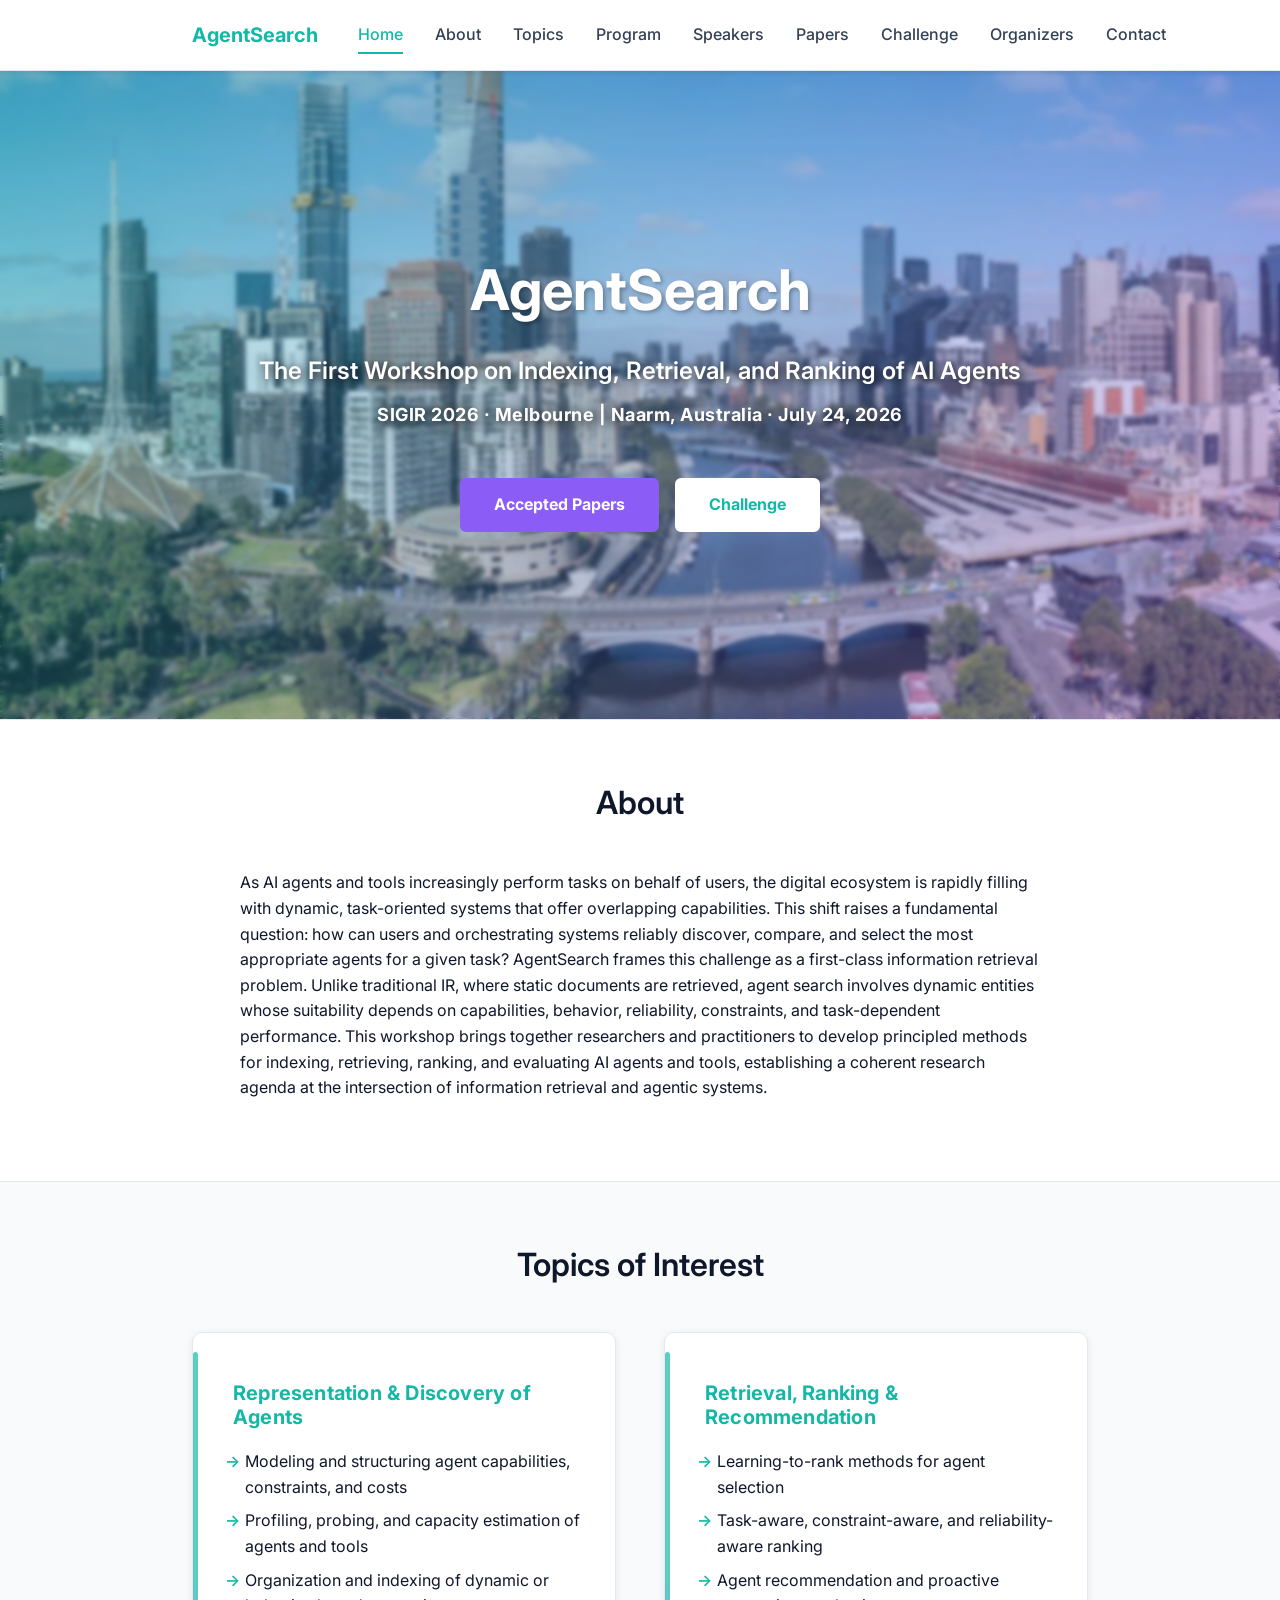
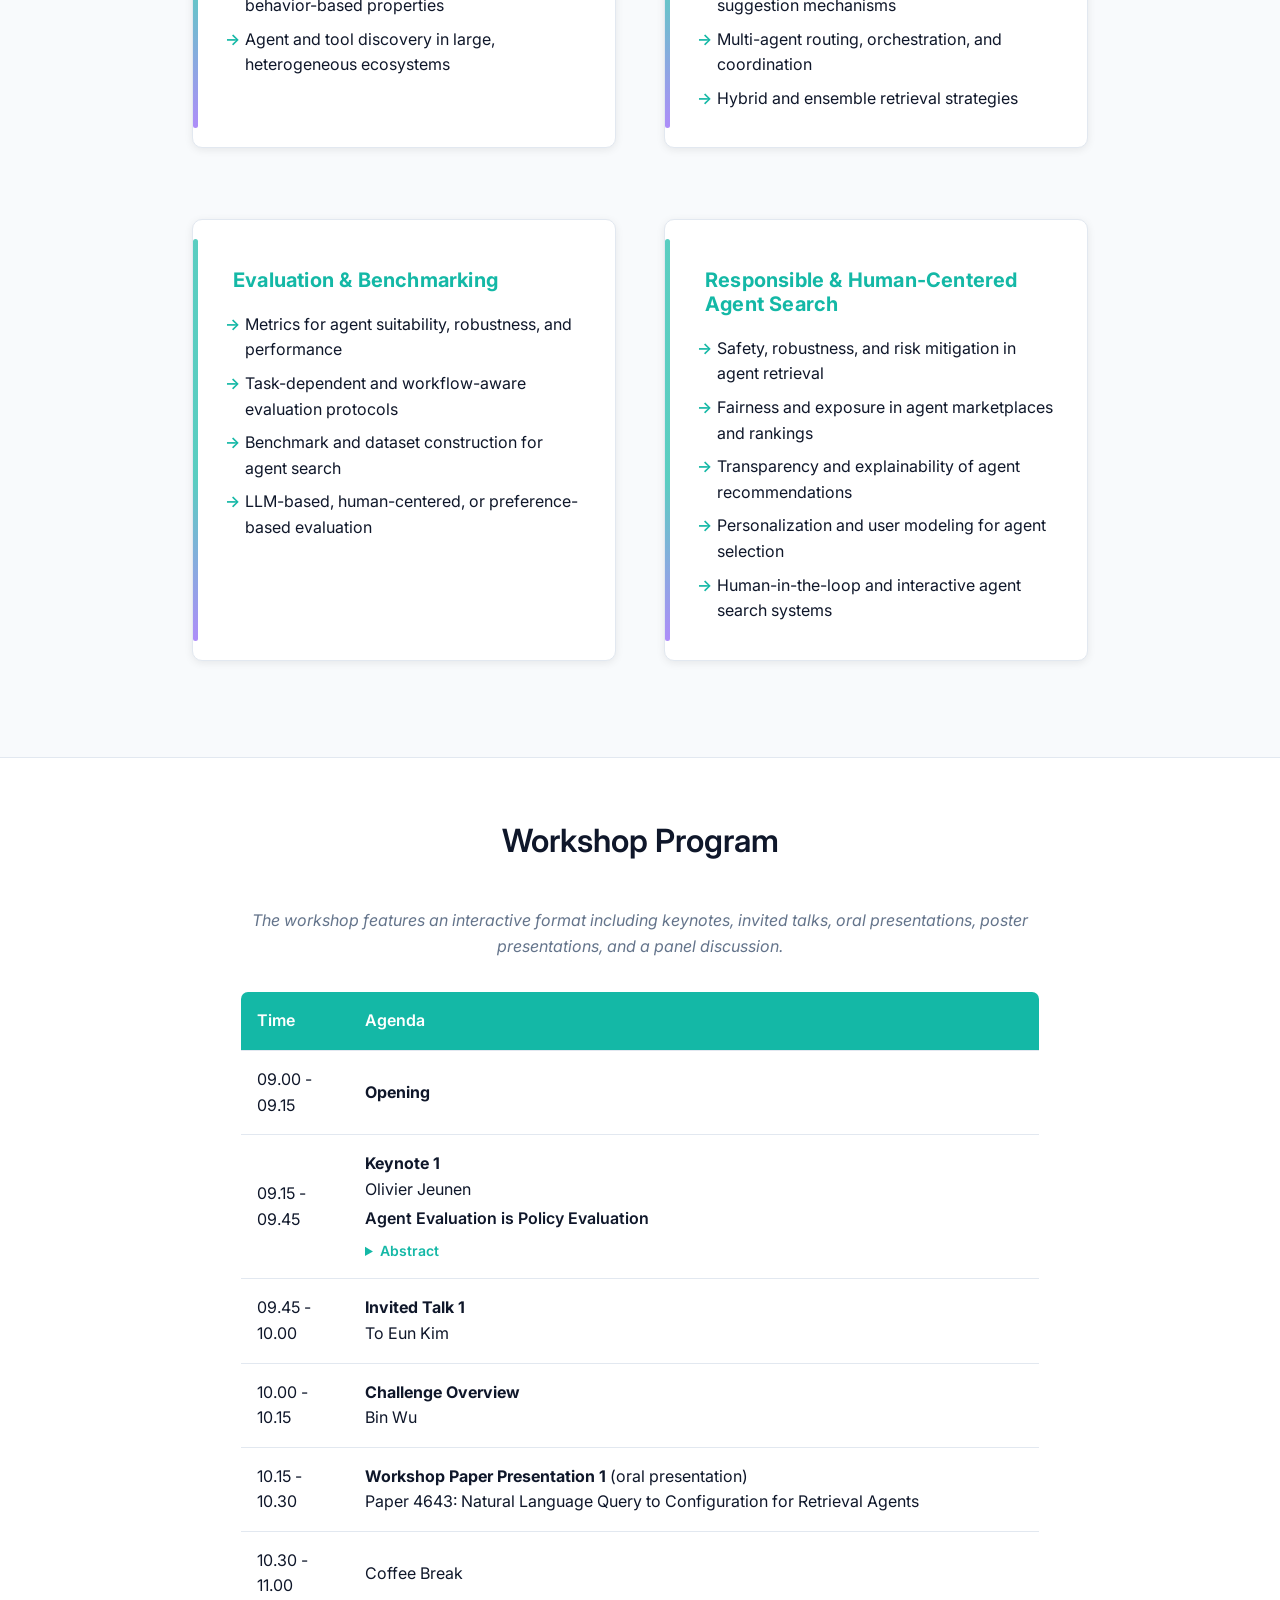
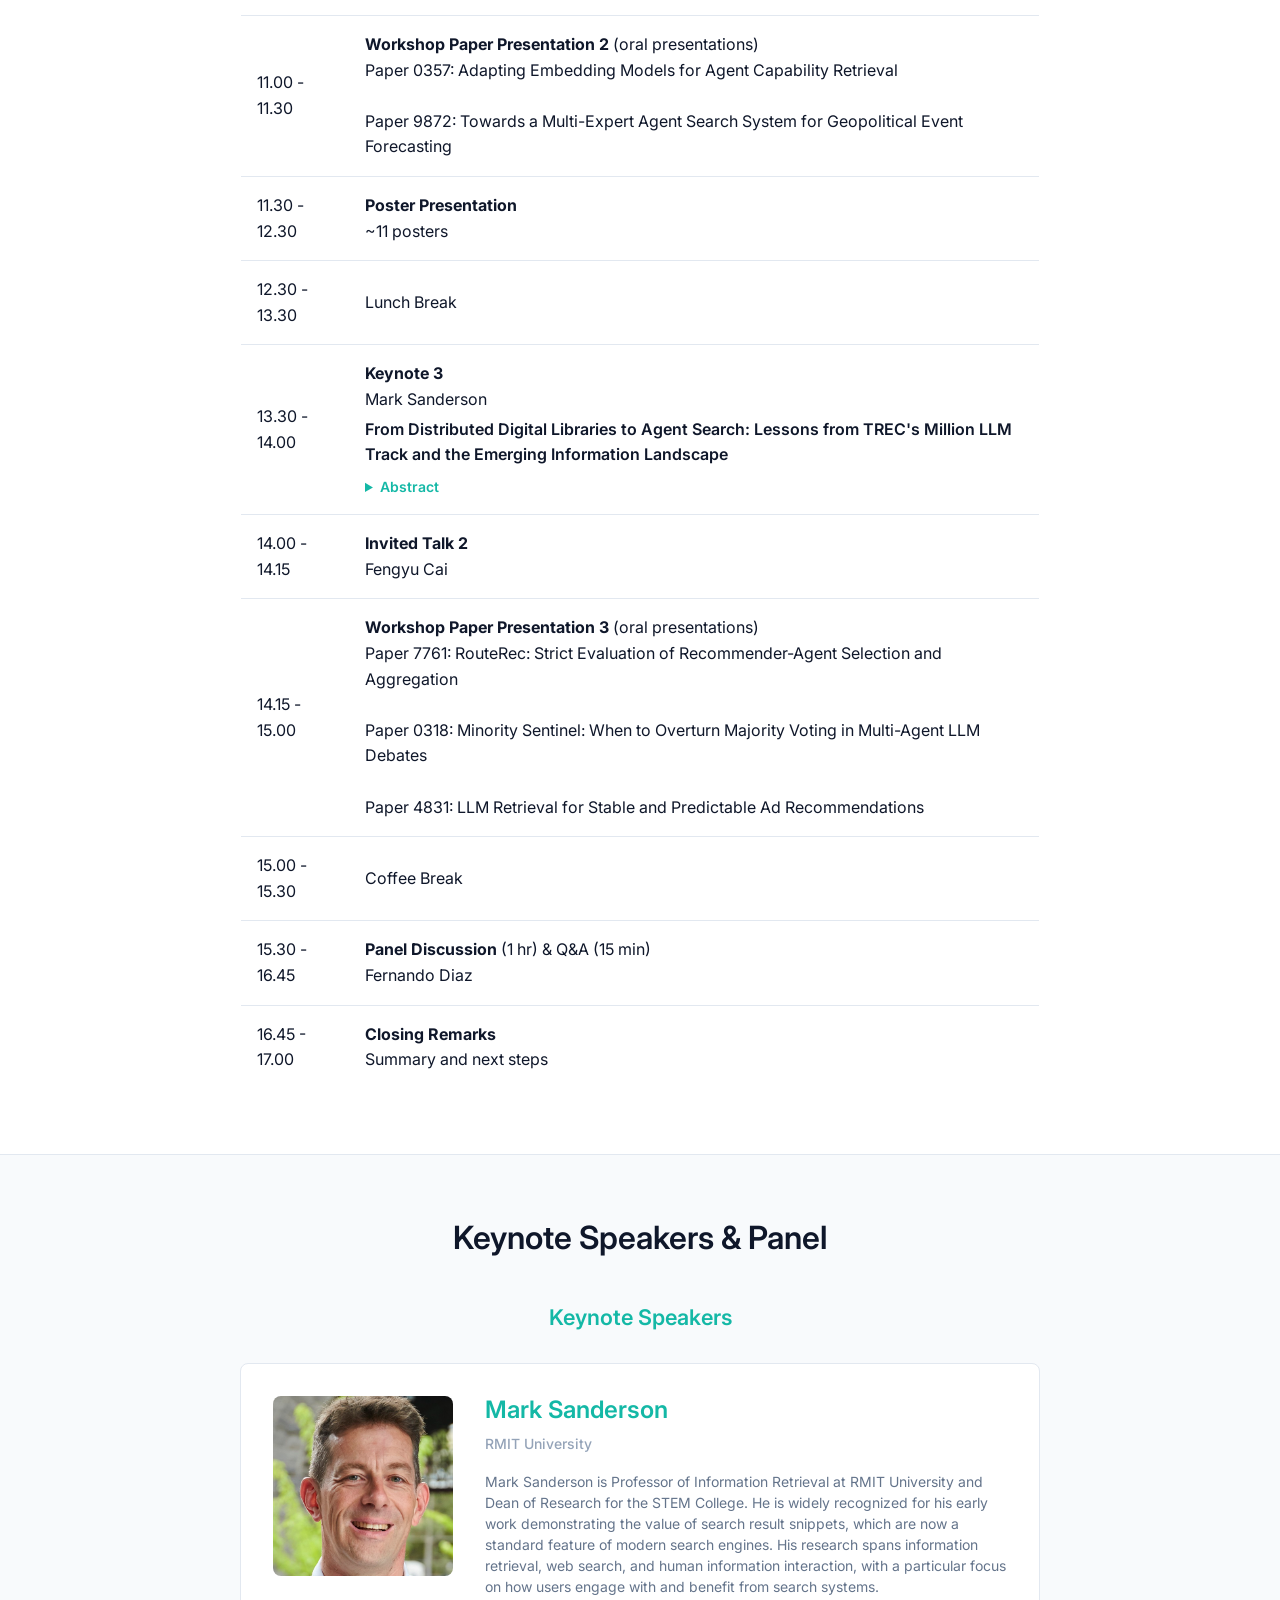
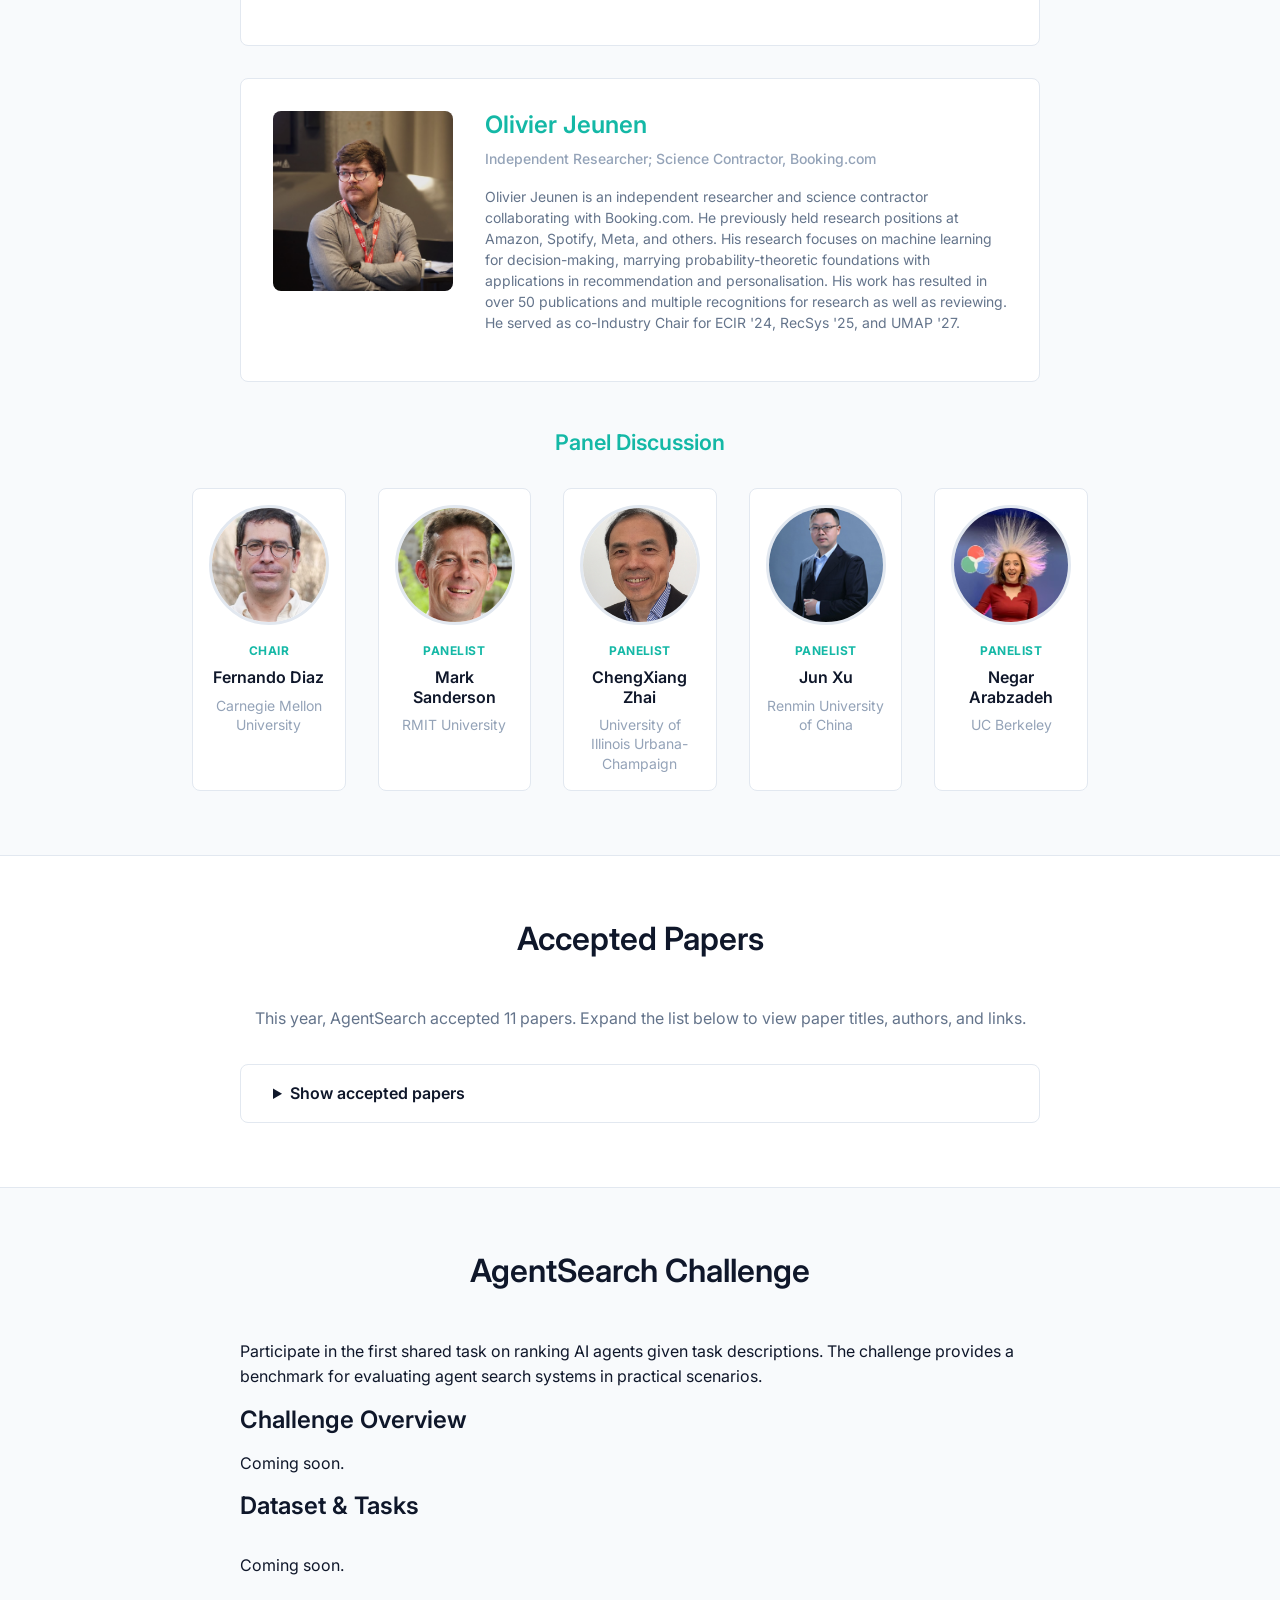
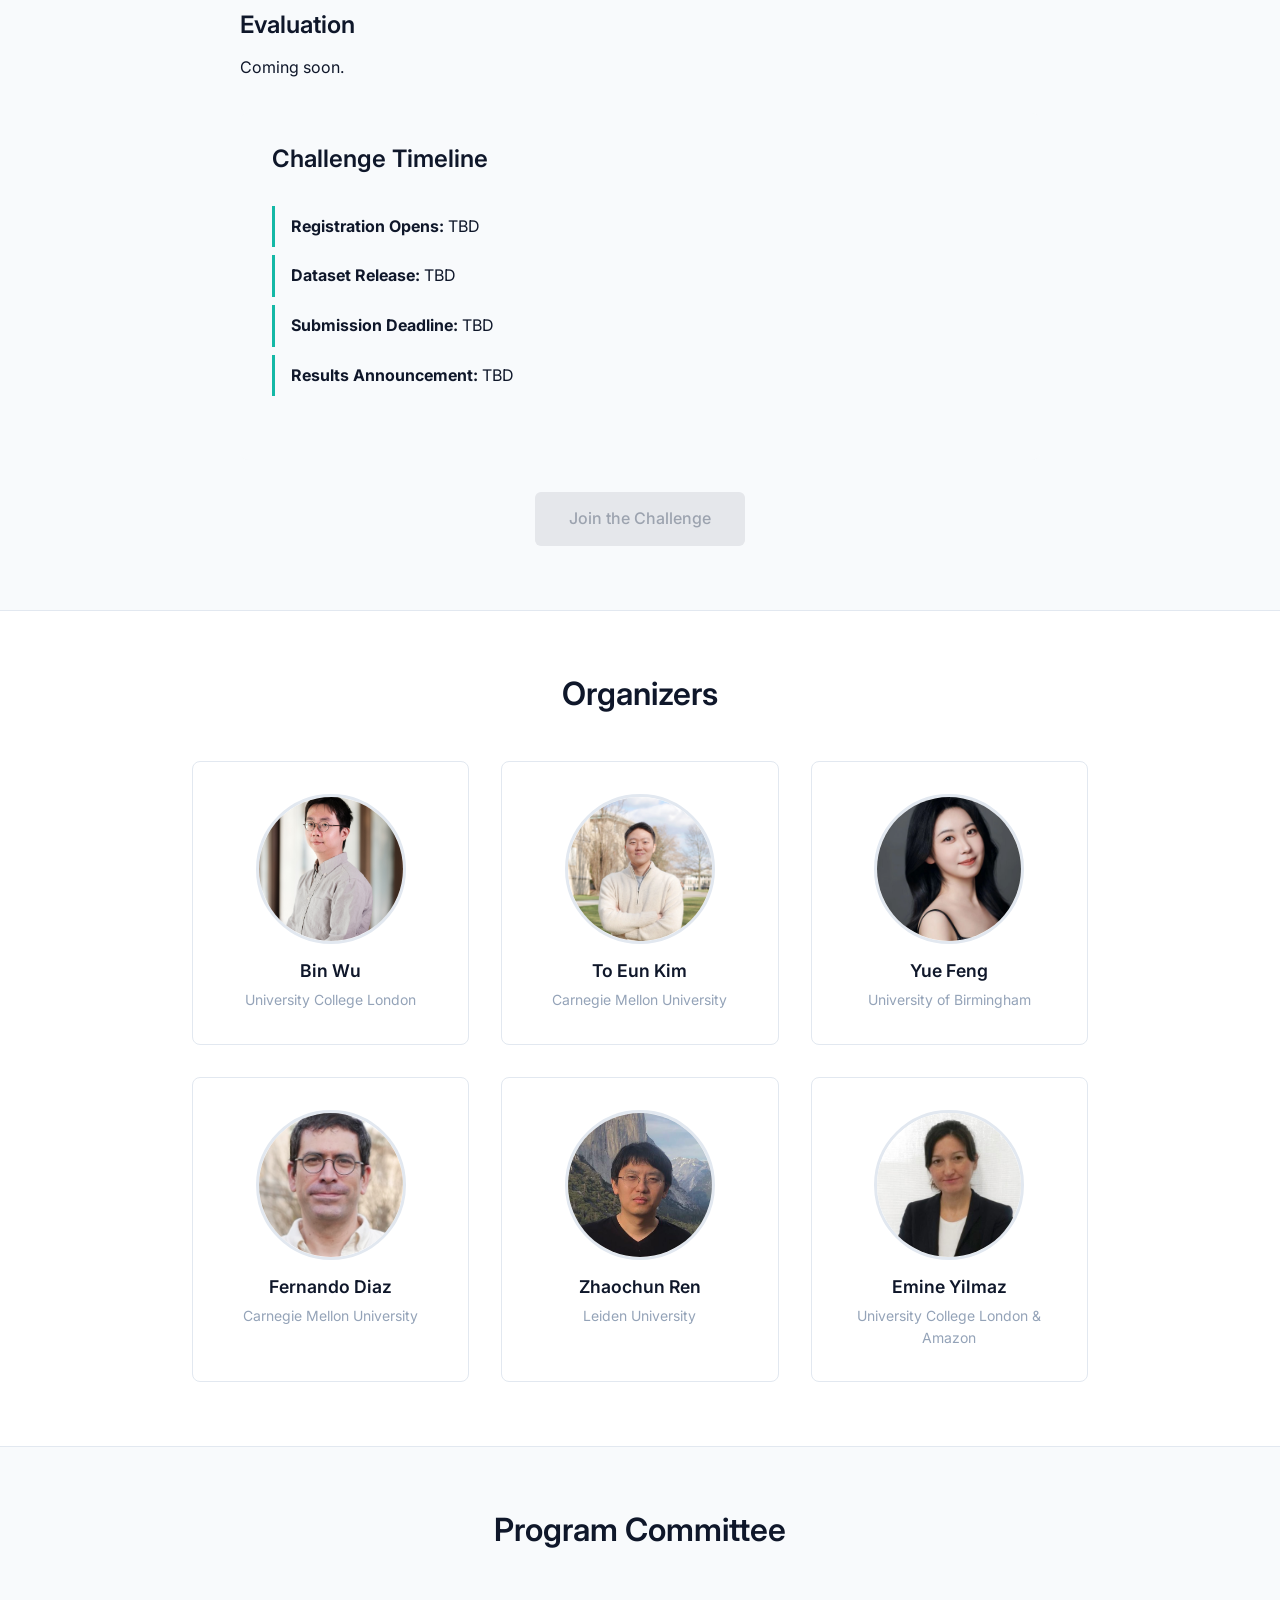
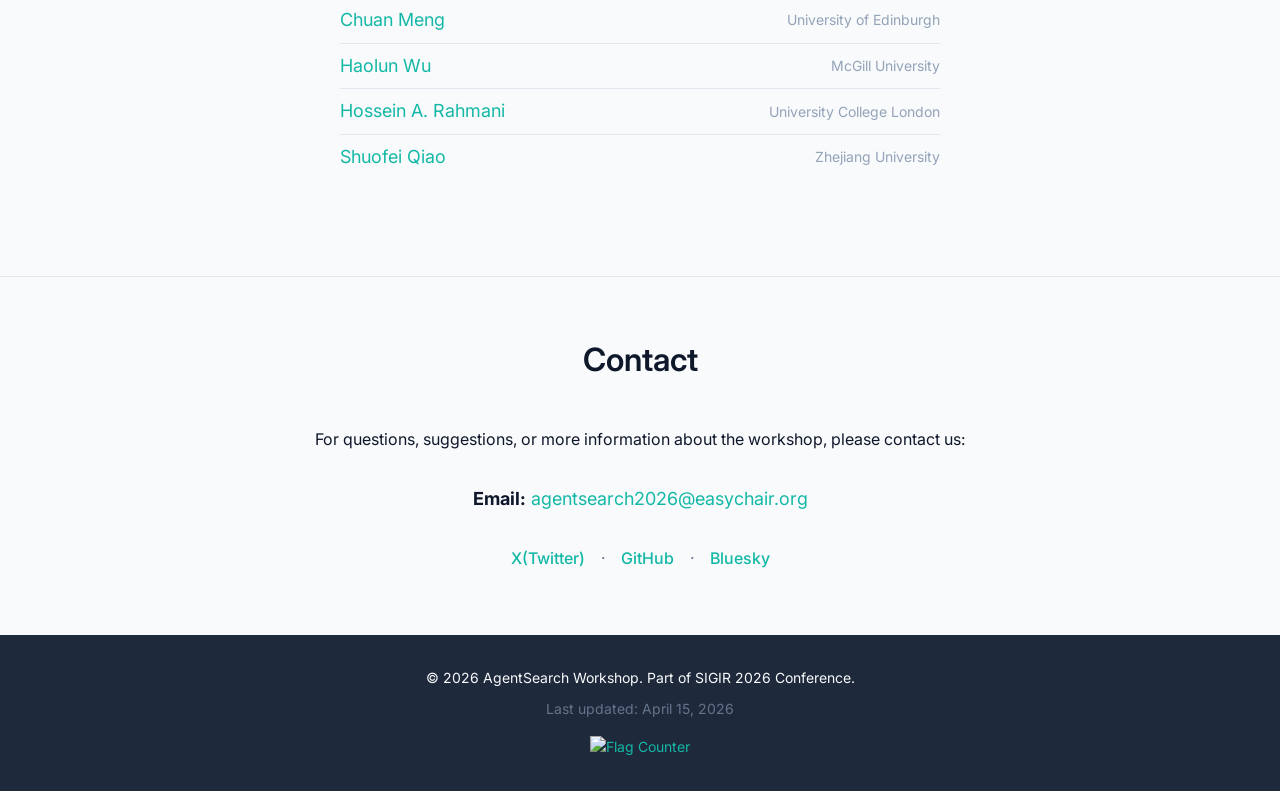
==== commit 76c96b6e: "fix some minor issue" ====
--- a/index.html
+++ b/index.html
@@ -233,7 +233,7 @@
                                 </tr>
                                 <tr>
                                     <td>15.30 - 16.45</td>
-                                    <td><strong>Panel Discussion</strong> (1 hrs) &amp; QA (15 mins)<br>Fernando Diaz</td>
+                                    <td><strong>Panel Discussion</strong> (1 hr) &amp; Q&amp;A (15 min)<br>Fernando Diaz</td>
                                 </tr>
                                 <tr>
                                     <td>16.45 - 17.00</td>
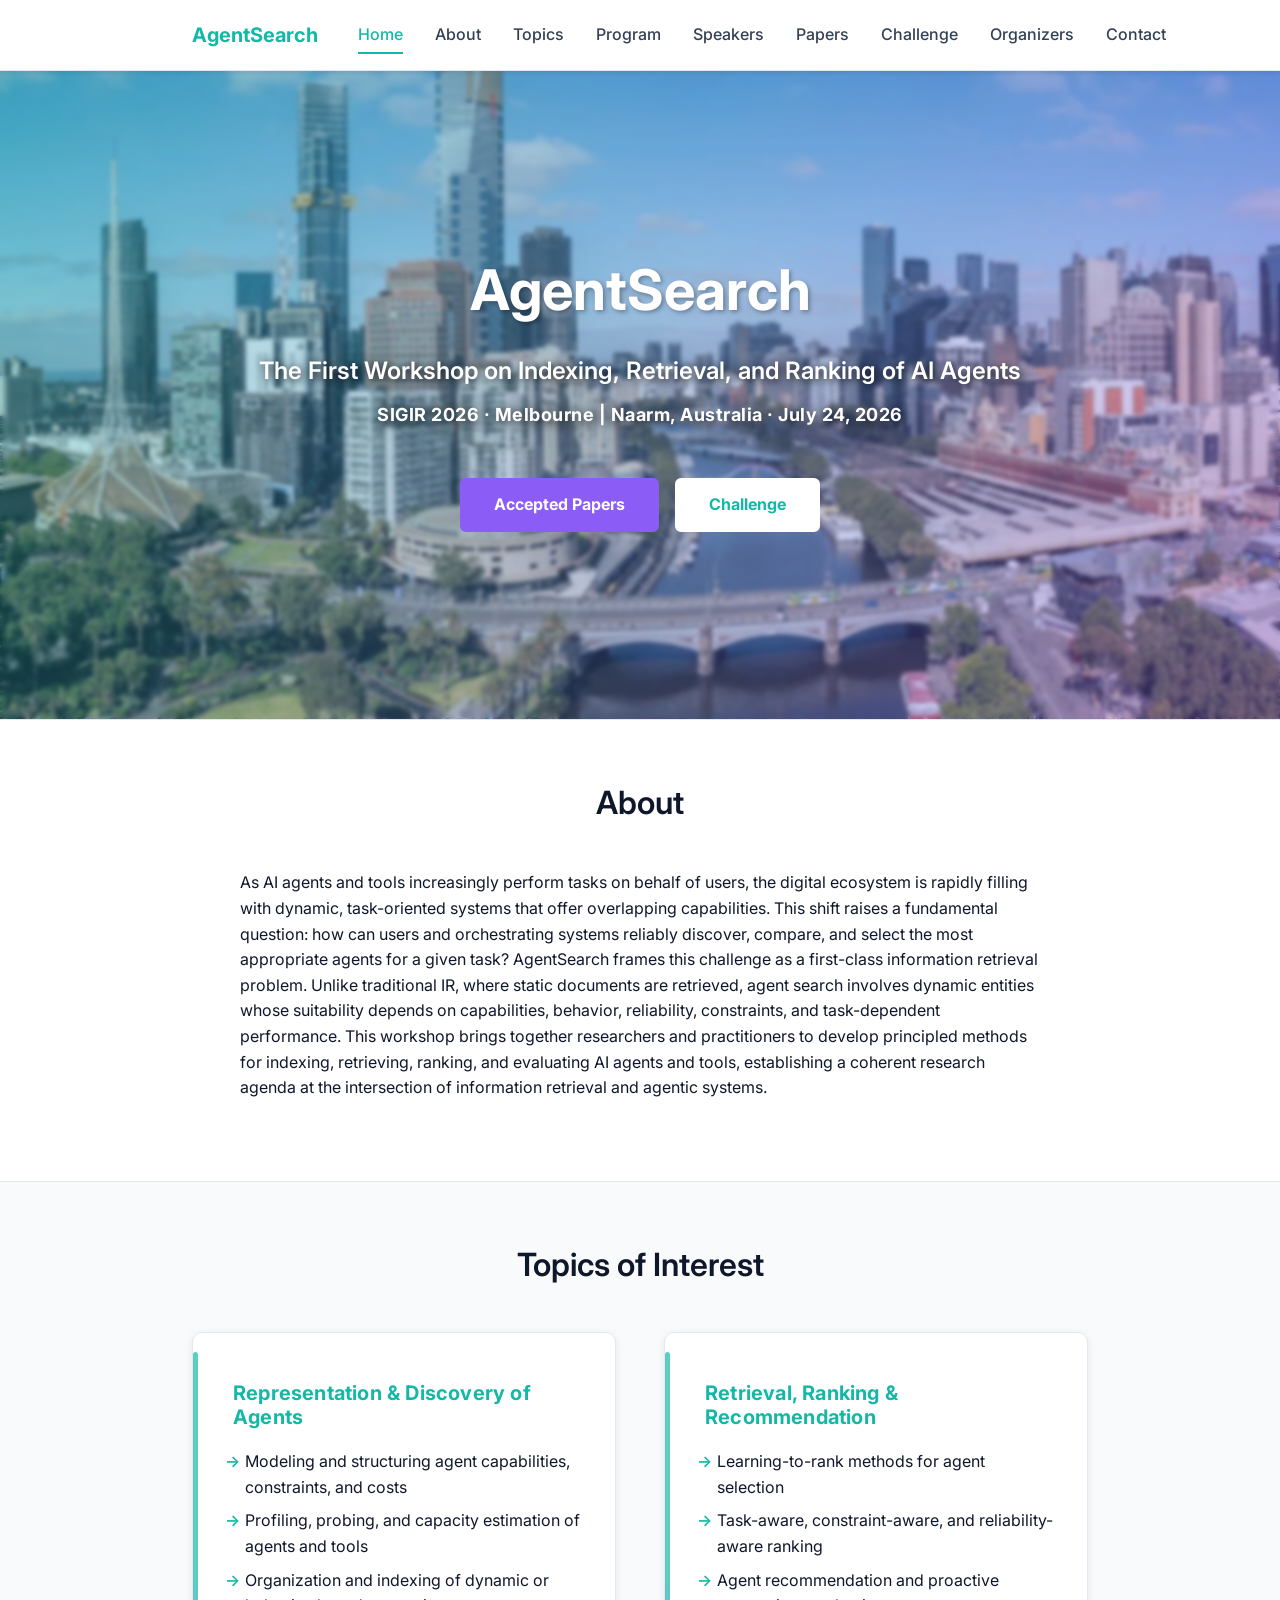
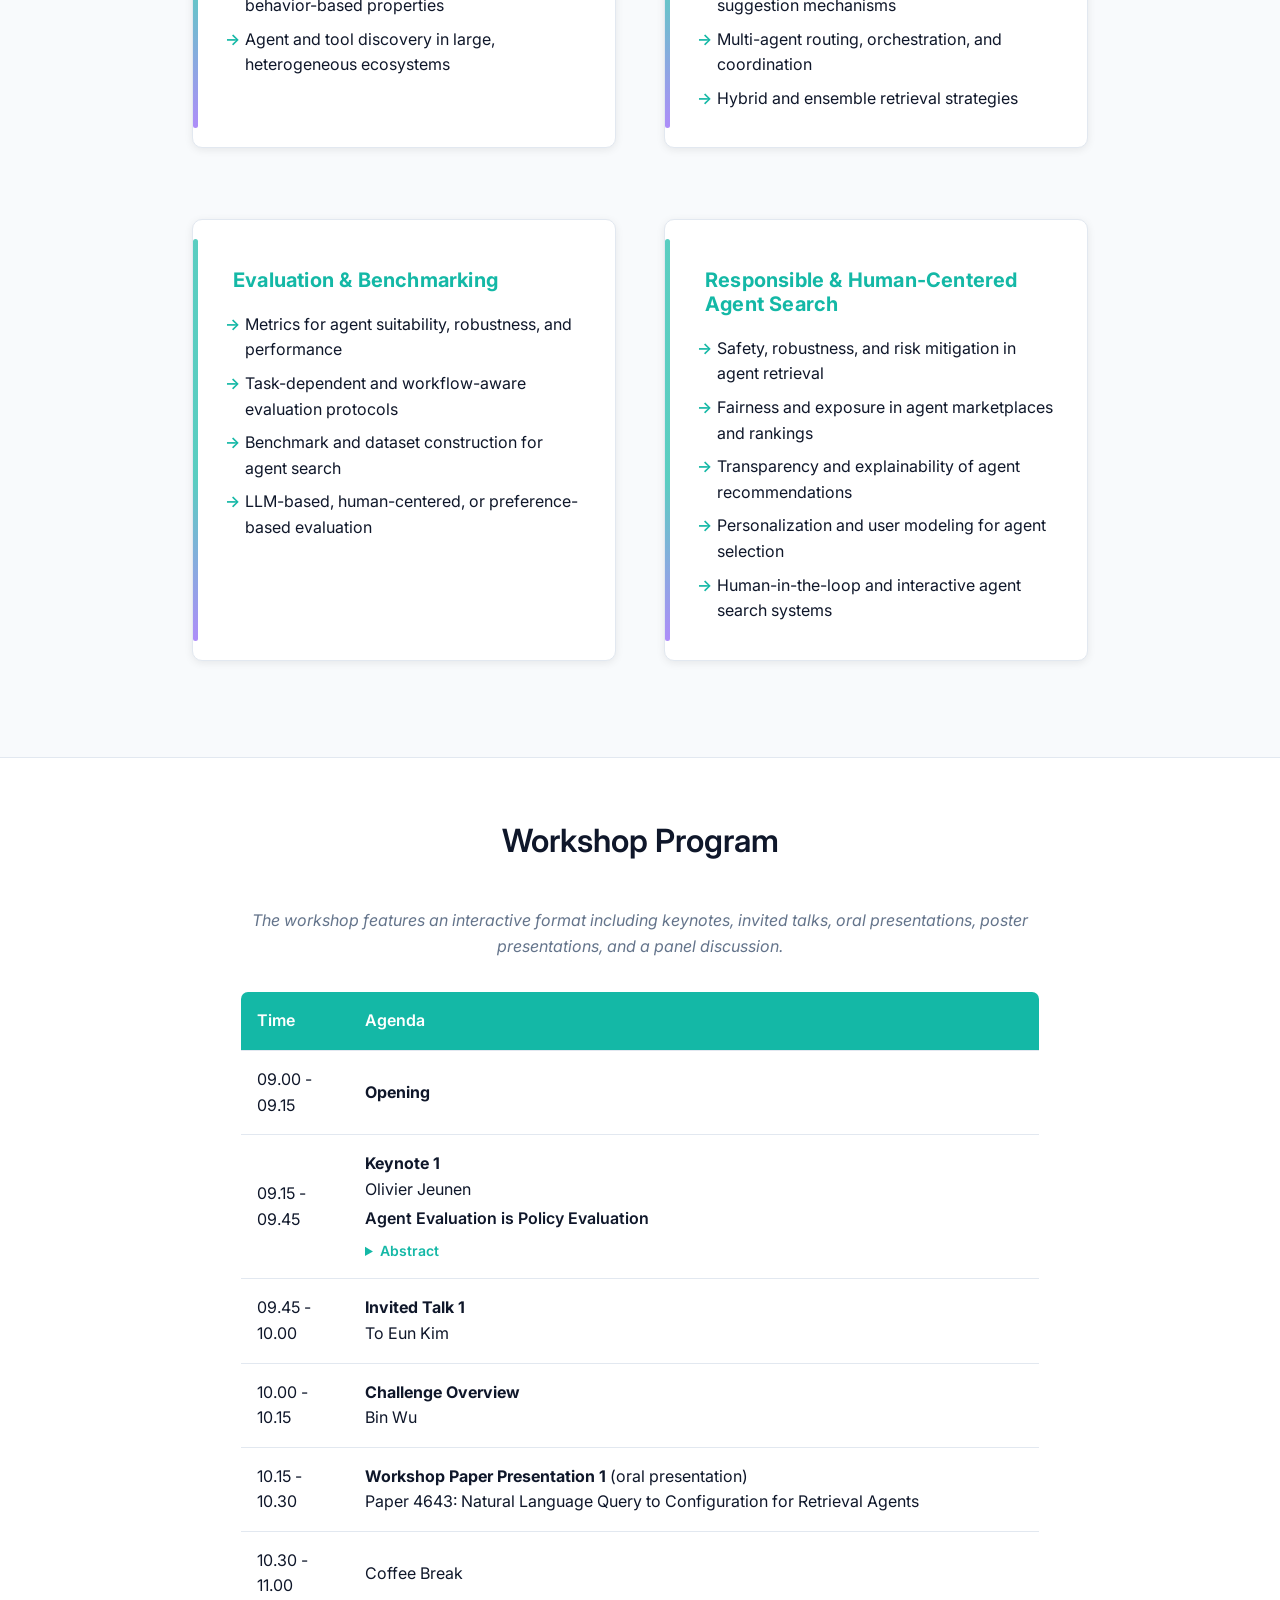
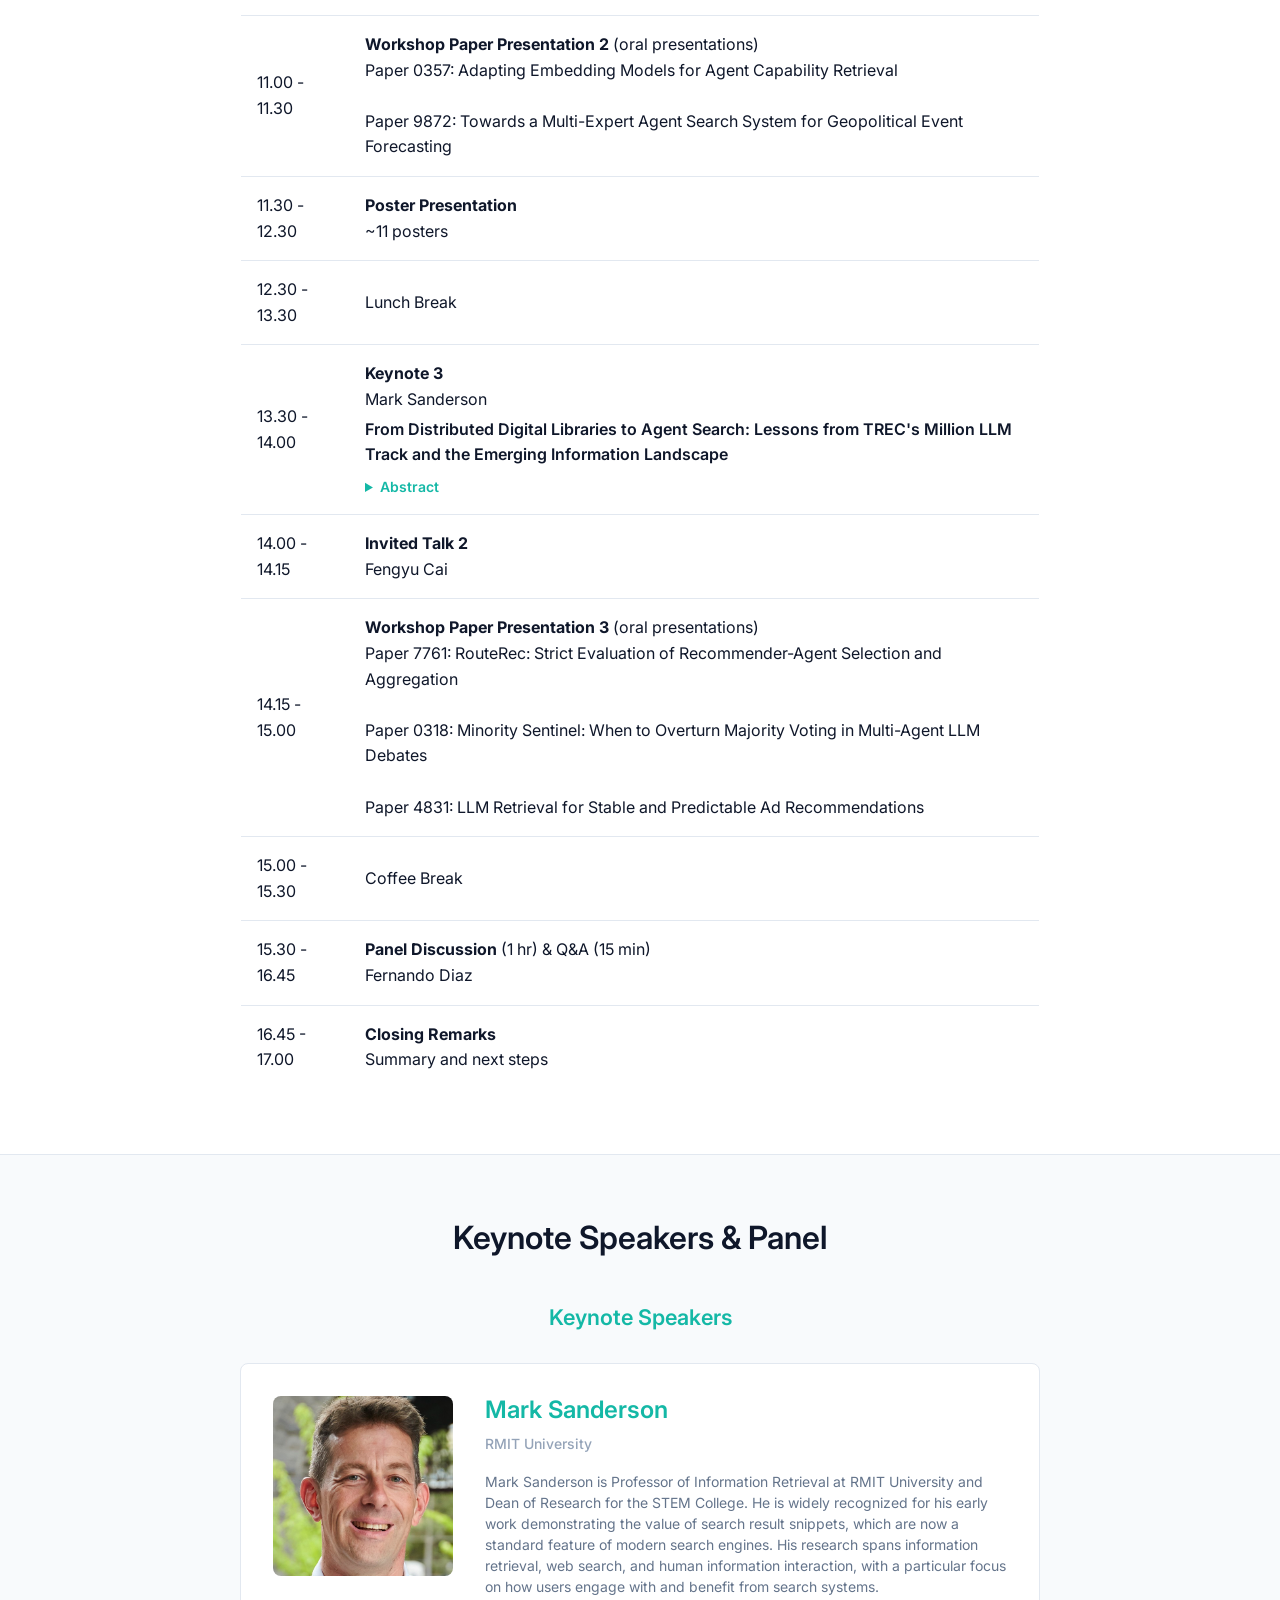
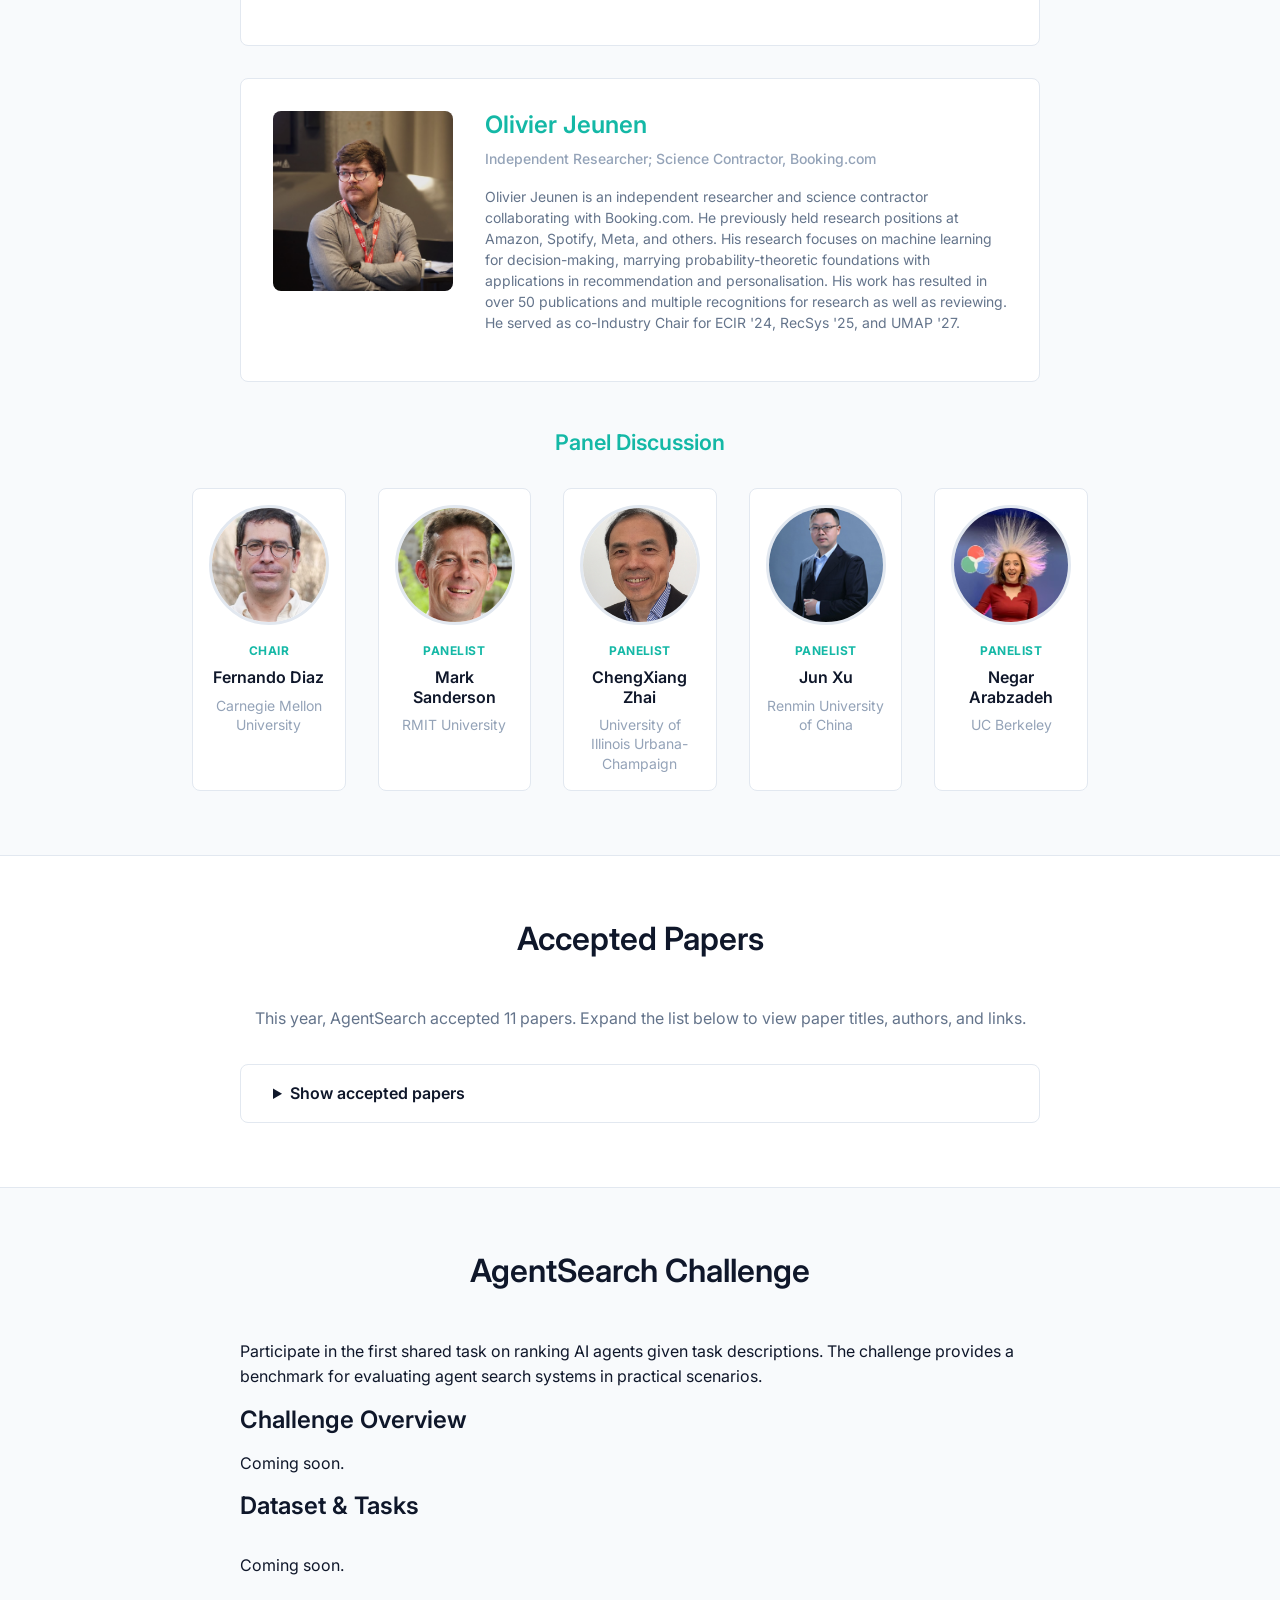
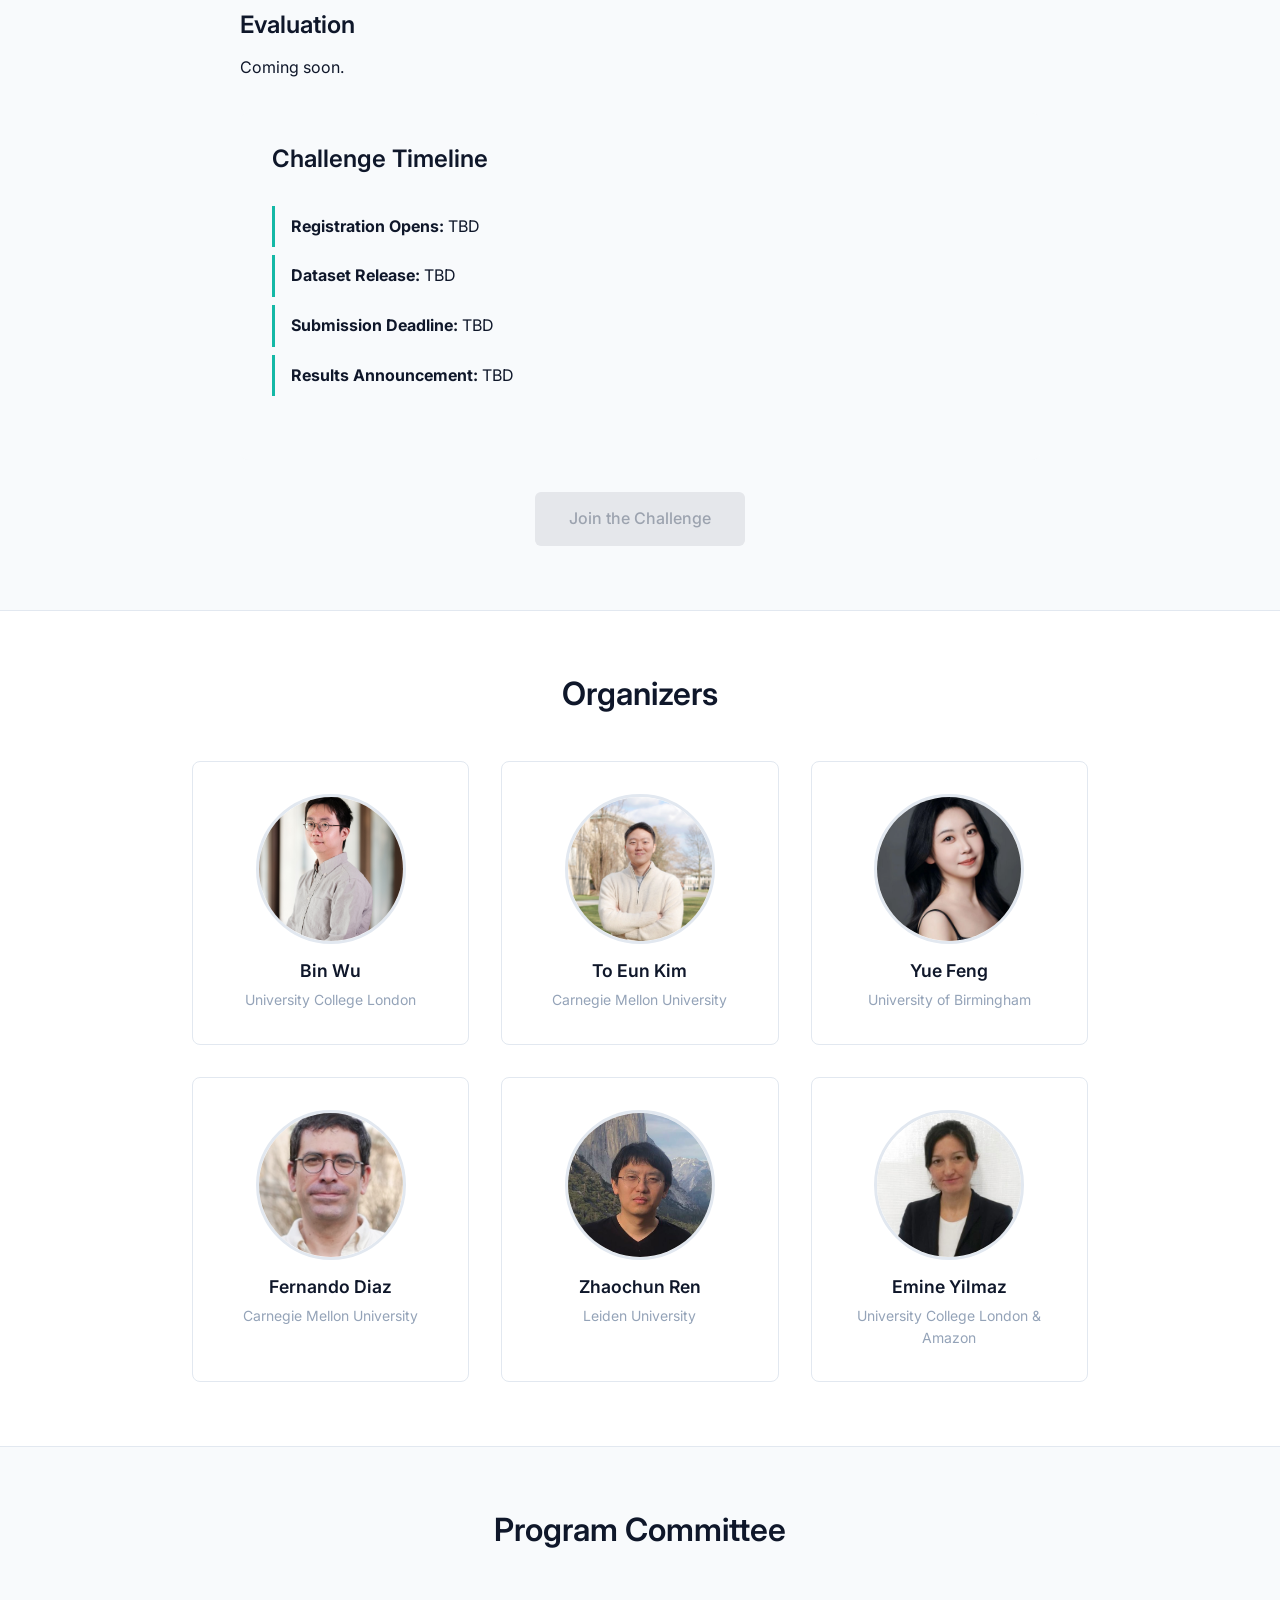
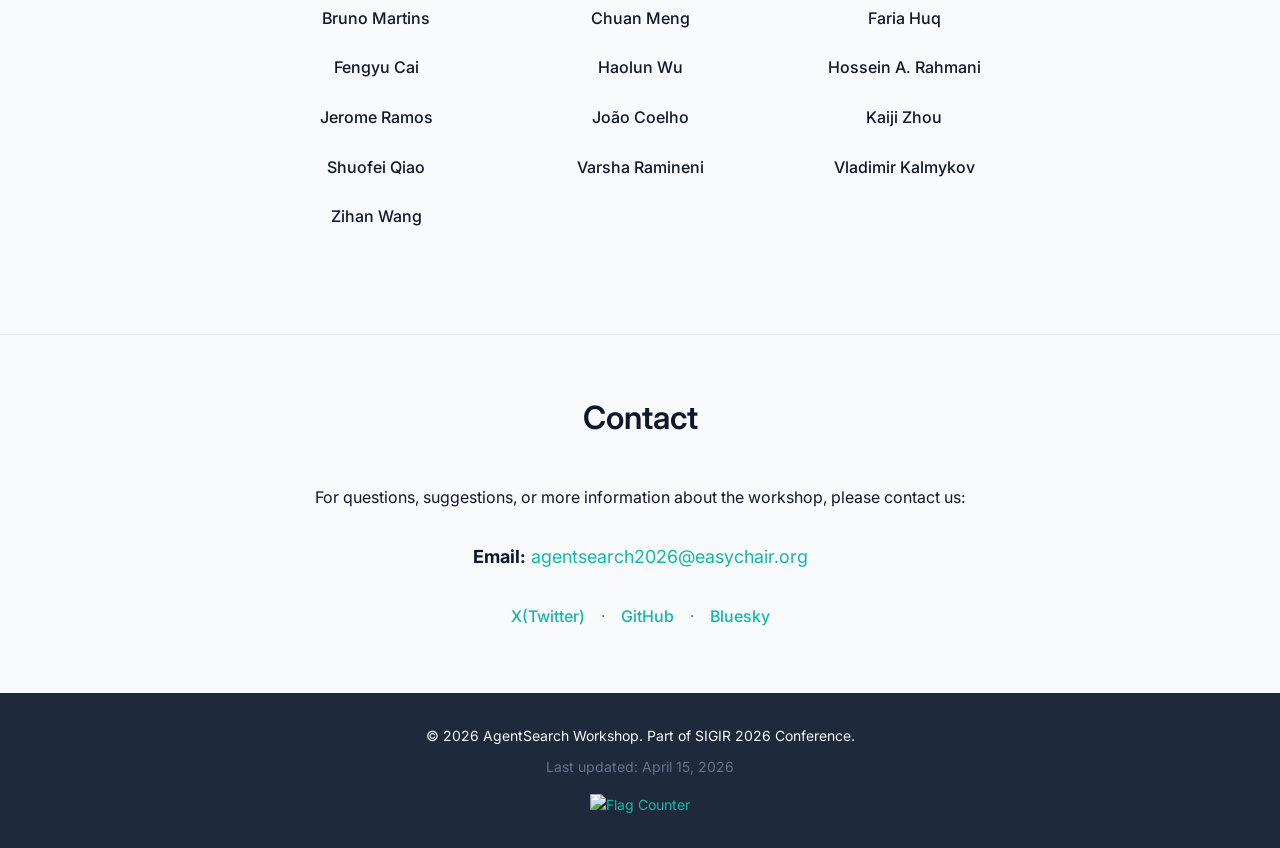
==== commit 5b955ad0: "Update PC list" ====
--- a/index.html
+++ b/index.html
@@ -500,12 +500,19 @@
                 <h2 class="section-title">Program Committee</h2>
                 <div class="section-content">
                     <ul class="pc-list">
-                        <li><a href="https://chuanmeng.github.io/" target="_blank" rel="noopener noreferrer" class="pc-link">Chuan Meng</a> <span class="pc-affiliation">University of Edinburgh</span></li>
-                        <li><a href="https://haolun-wu.github.io/" target="_blank" rel="noopener noreferrer" class="pc-link">Haolun Wu</a> <span class="pc-affiliation">McGill University</span></li>
-                        <li><a href="https://rahmanidashti.github.io/" target="_blank" rel="noopener noreferrer" class="pc-link">Hossein A. Rahmani</a> <span class="pc-affiliation">University College London</span></li>
-                        <li><a href="https://gooodte.github.io/" target="_blank" rel="noopener noreferrer" class="pc-link">Shuofei Qiao</a> <span class="pc-affiliation">Zhejiang University</span></li>
-
-                        <!-- Add more PC members as needed -->
+                        <li>Bruno Martins</li>
+                        <li>Chuan Meng</li>
+                        <li>Faria Huq</li>
+                        <li>Fengyu Cai</li>
+                        <li>Haolun Wu</li>
+                        <li>Hossein A. Rahmani</li>
+                        <li>Jerome Ramos</li>
+                        <li>João Coelho</li>
+                        <li>Kaiji Zhou</li>
+                        <li>Shuofei Qiao</li>
+                        <li>Varsha Ramineni</li>
+                        <li>Vladimir Kalmykov</li>
+                        <li>Zihan Wang</li>
                     </ul>
                 </div>
             </div>
--- a/assets/css/style.css
+++ b/assets/css/style.css
@@ -15,33 +15,29 @@
 /* ==========================================
    Program Committee Section
    ========================================== */
+.pc-note {
+    color: var(--color-text-light);
+    margin-bottom: var(--spacing-md);
+    text-align: center;
+}
+
 .pc-list {
+    display: grid;
+    gap: var(--spacing-xs) var(--spacing-md);
+    grid-template-columns: repeat(auto-fit, minmax(180px, 1fr));
     list-style: none;
-    padding-left: 0;
-    margin: var(--spacing-md) 0;
-    max-width: 600px;
+    margin: var(--spacing-md) auto;
     margin-left: auto;
     margin-right: auto;
-}
+    max-width: 760px;
+    padding-left: 0;
+}
+
 .pc-list li {
-    display: flex;
-    justify-content: space-between;
-    align-items: center;
+    font-weight: 500;
     padding: var(--spacing-xs) 0;
-    border-bottom: 1px solid var(--color-border);
-    font-size: var(--font-size-large);
-}
-.pc-list li:last-child {
-    border-bottom: none;
-}
-.pc-name {
-    font-weight: 500;
+    text-align: center;
     color: var(--color-text);
-}
-.pc-affiliation {
-    color: var(--color-text-muted);
-    font-size: var(--font-size-small);
-    font-weight: 400;
 }
 /* ==========================================
    CSS Variables
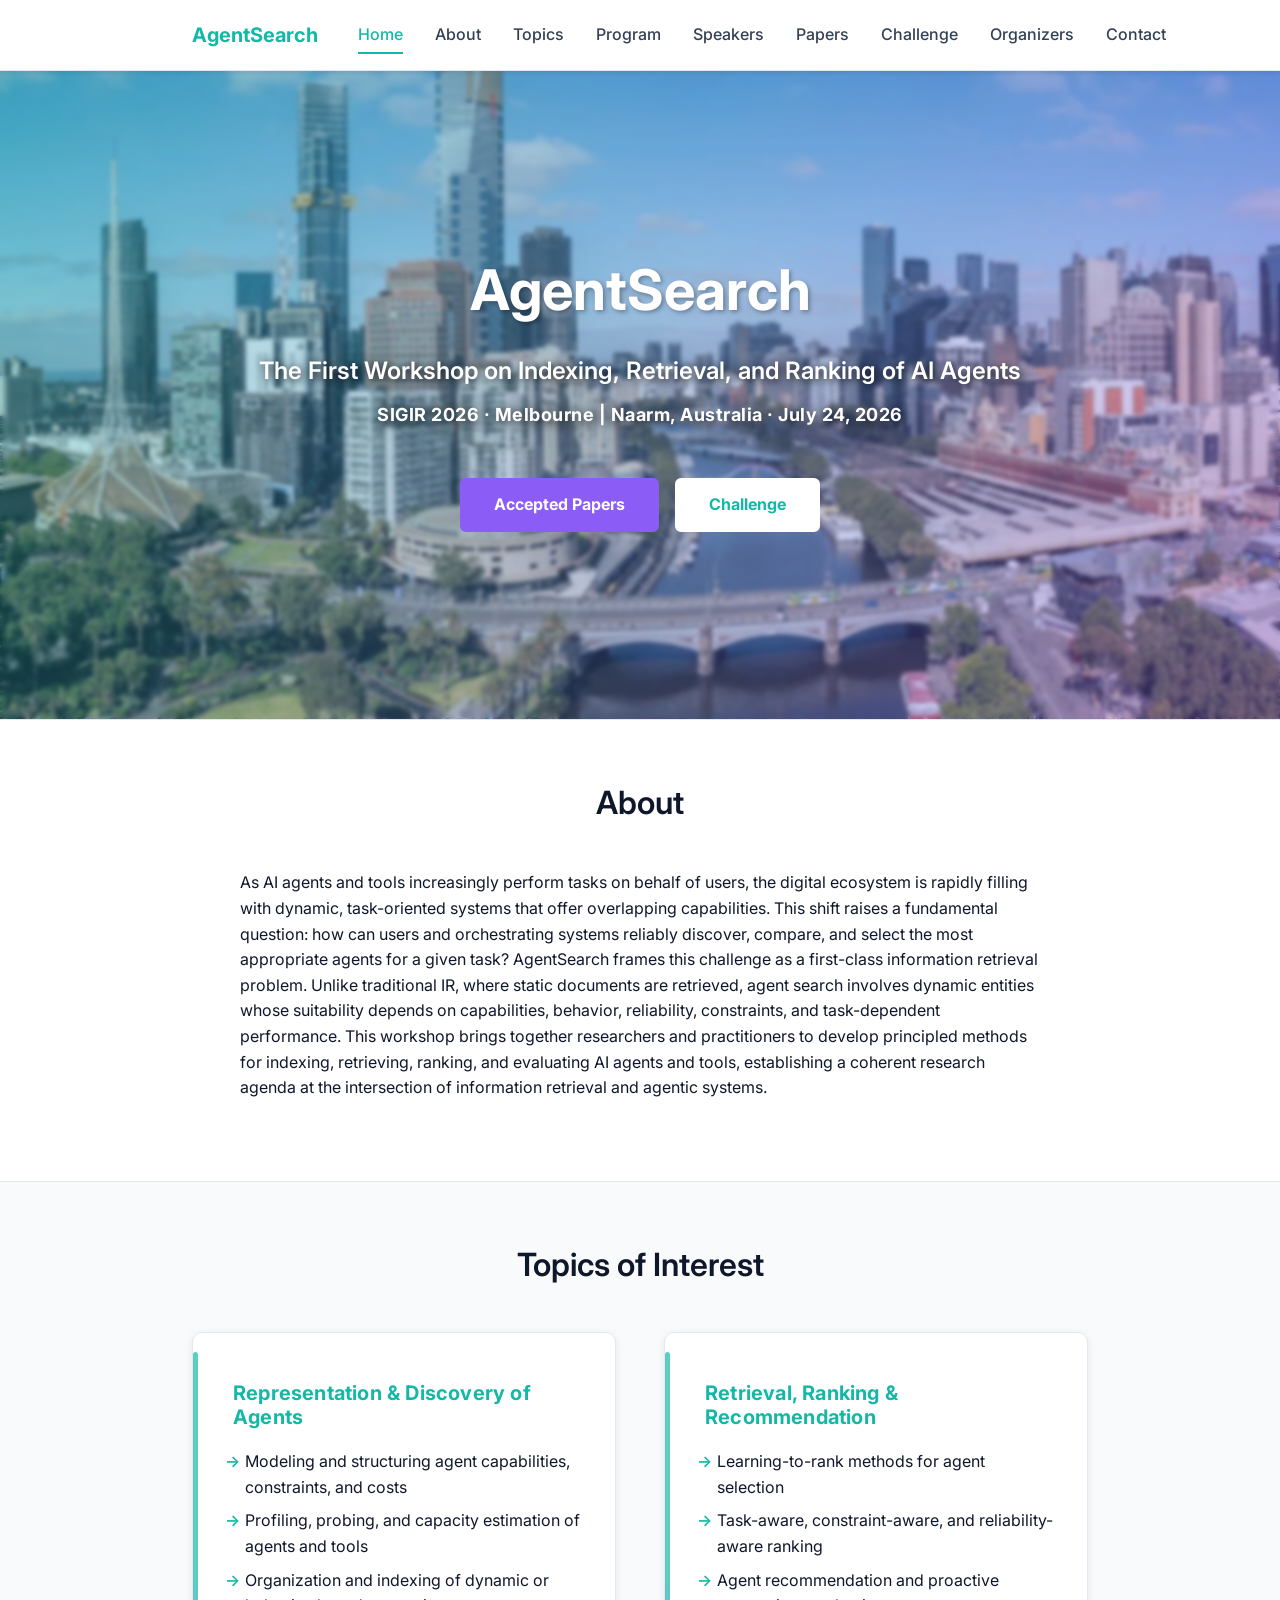
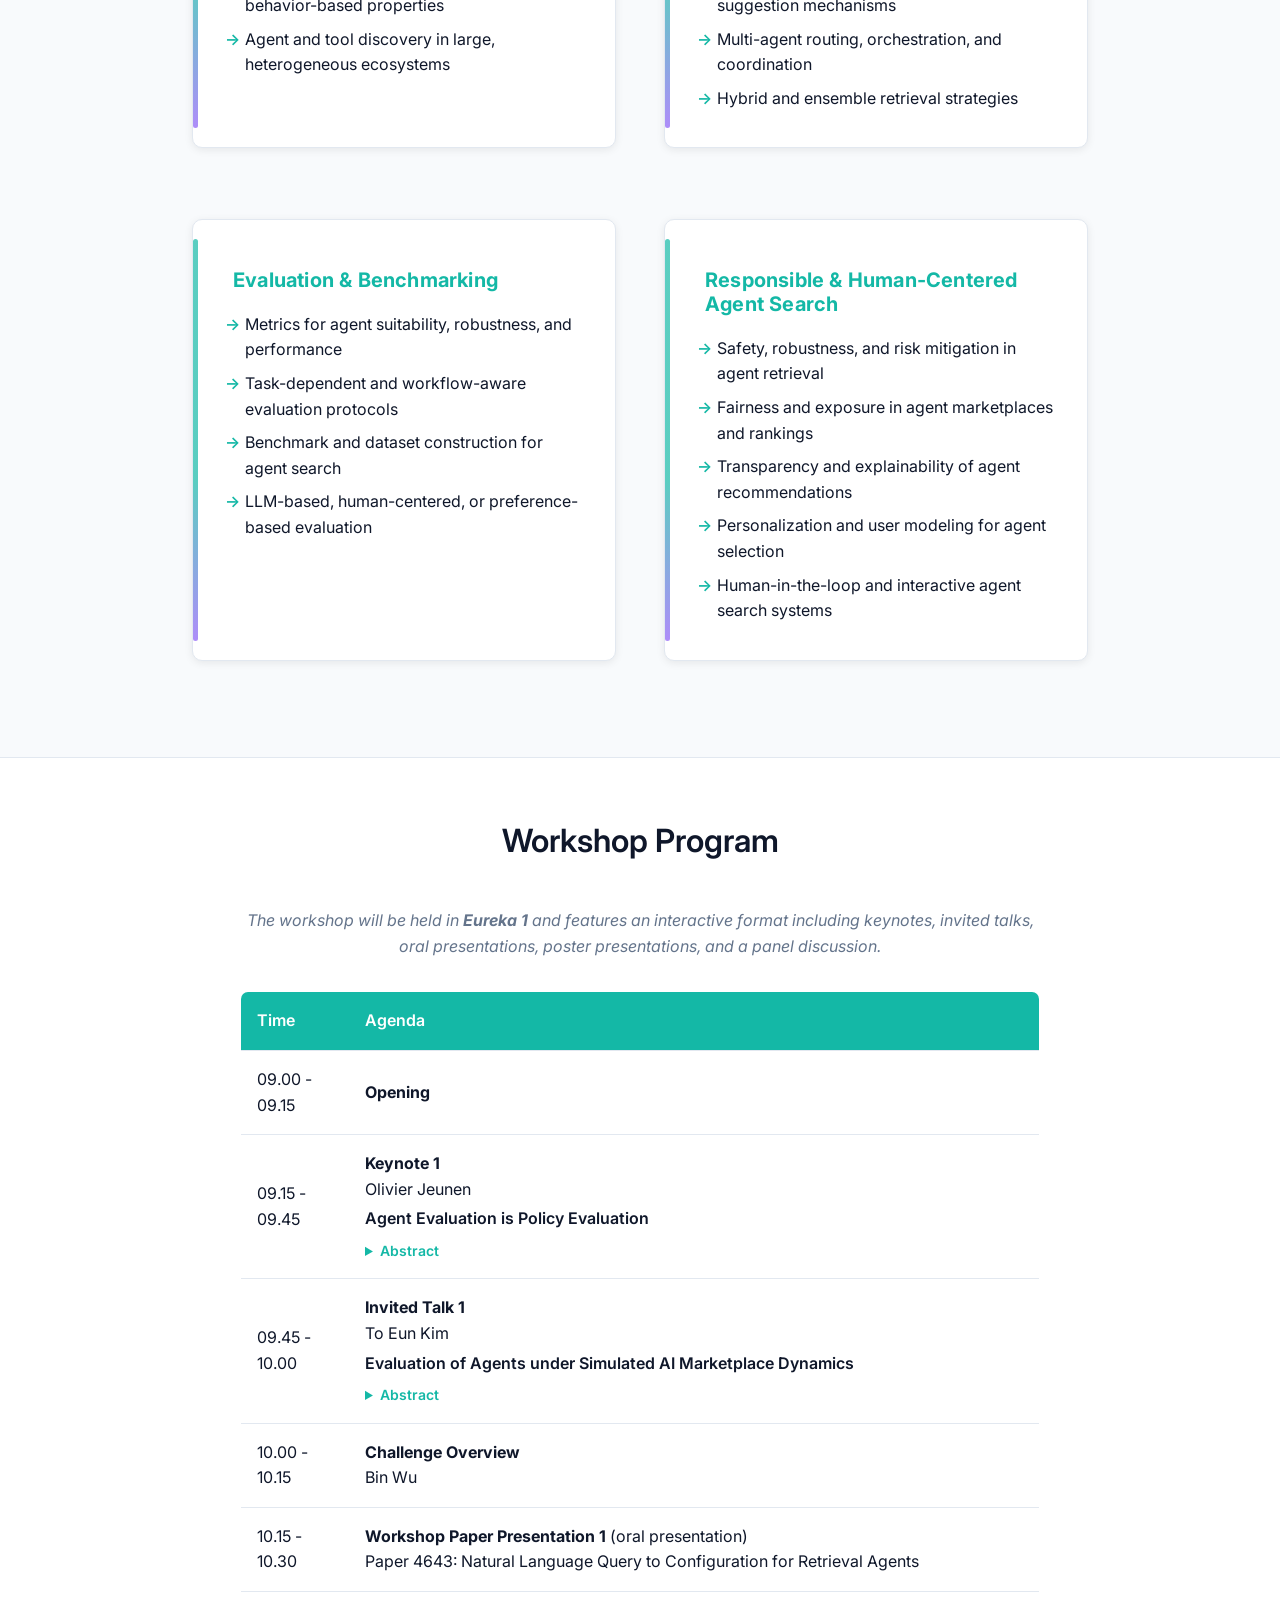
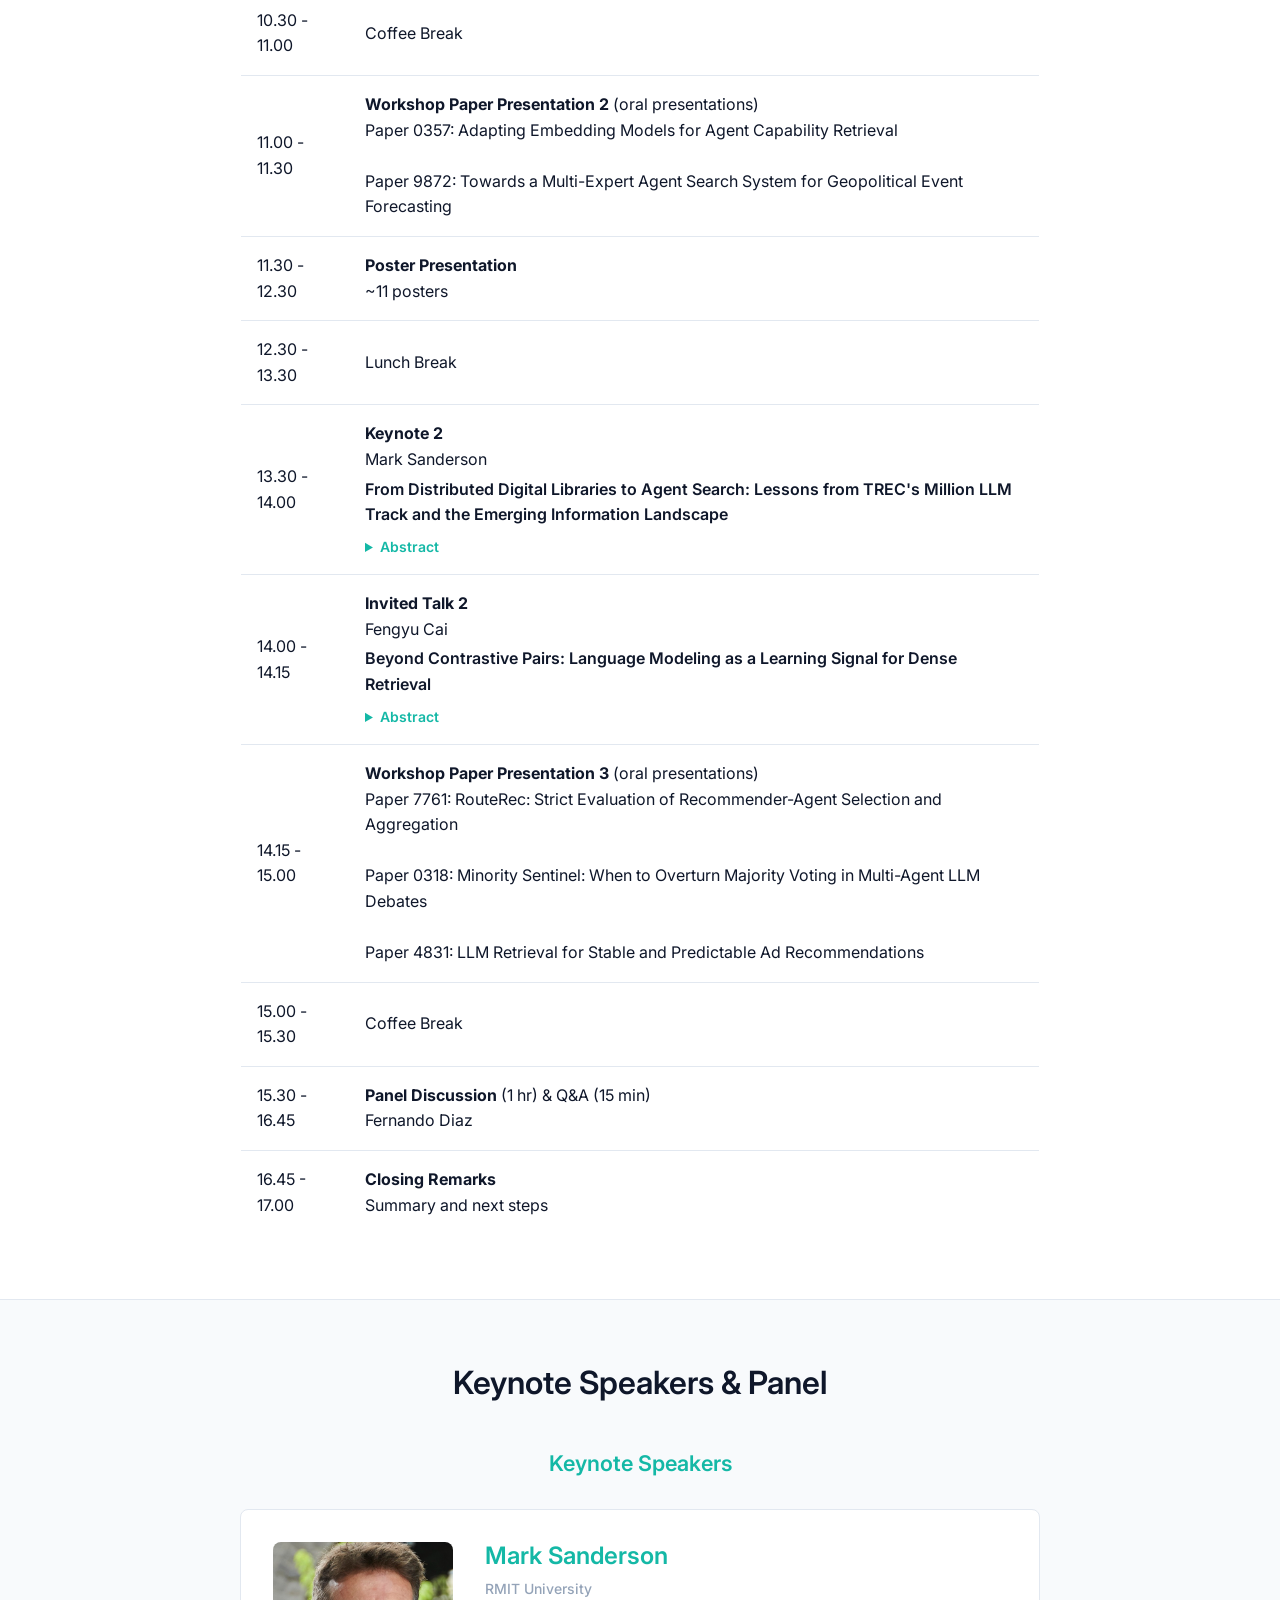
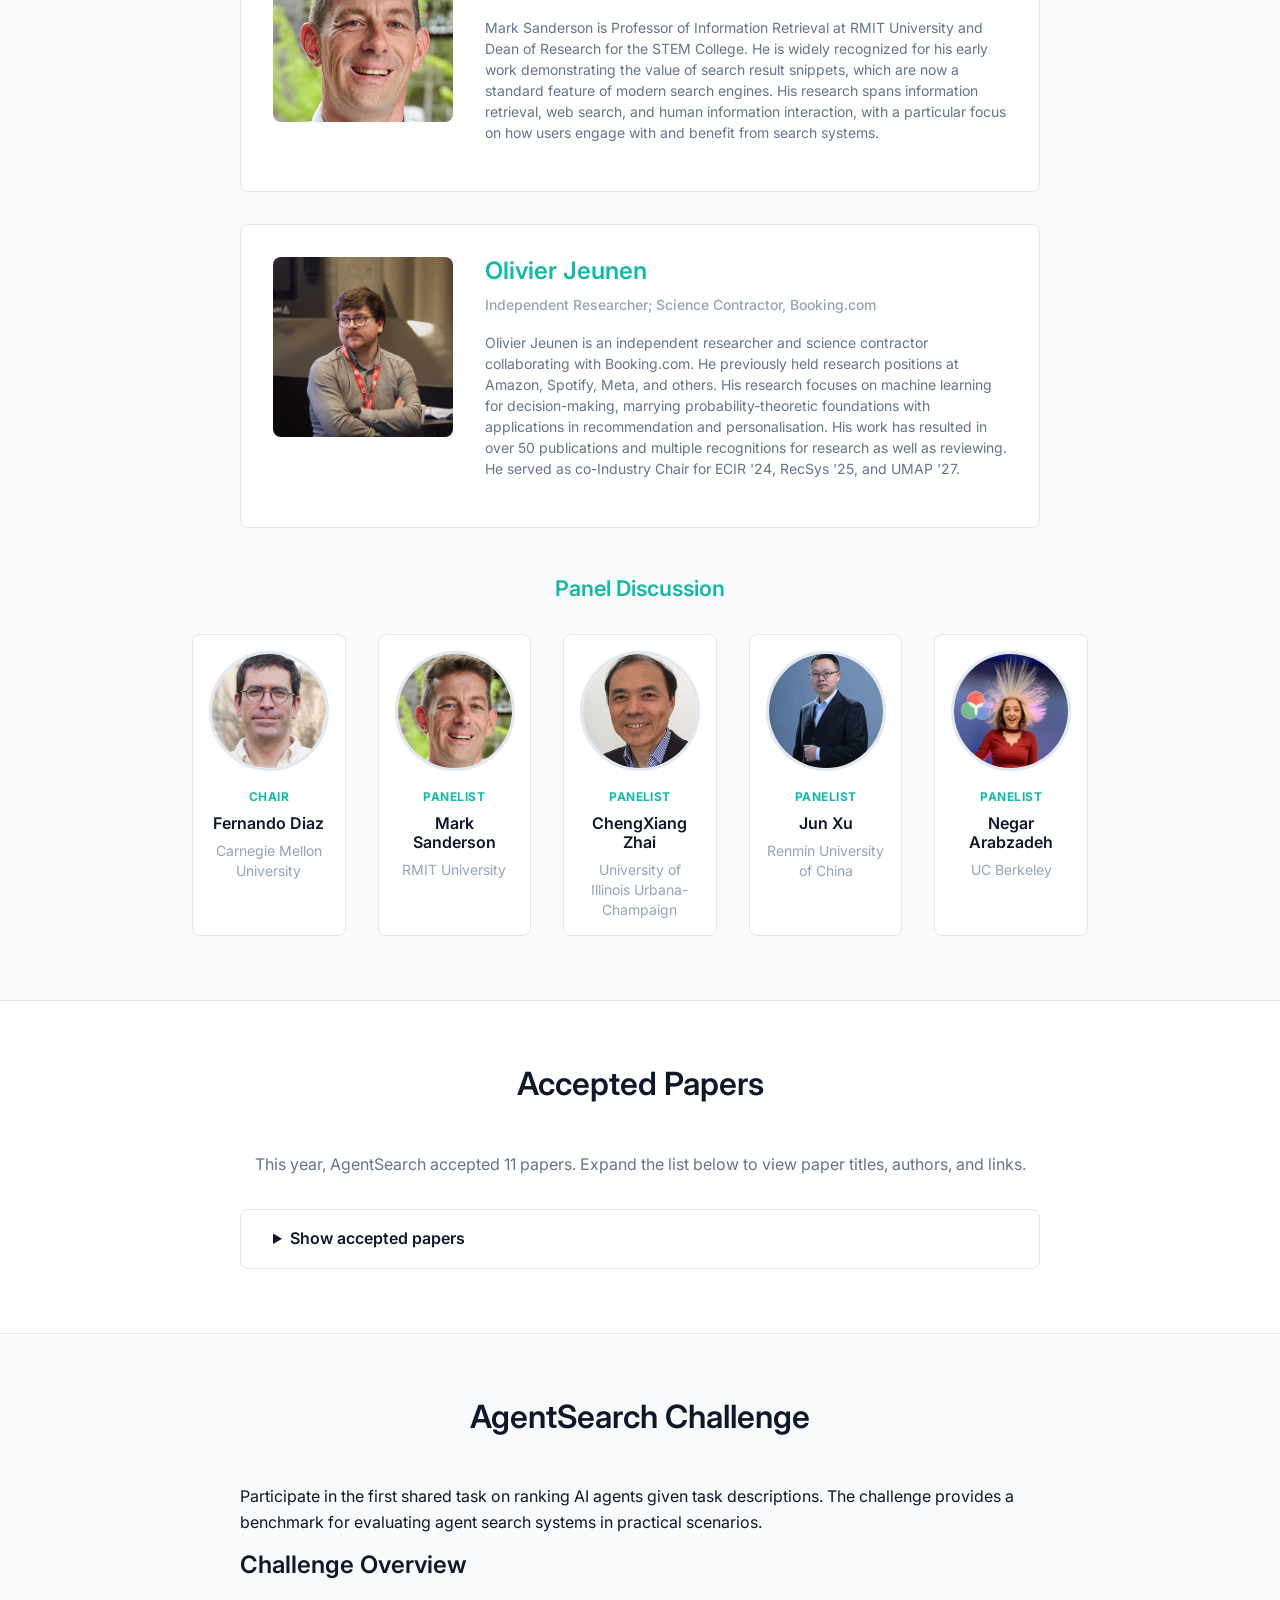
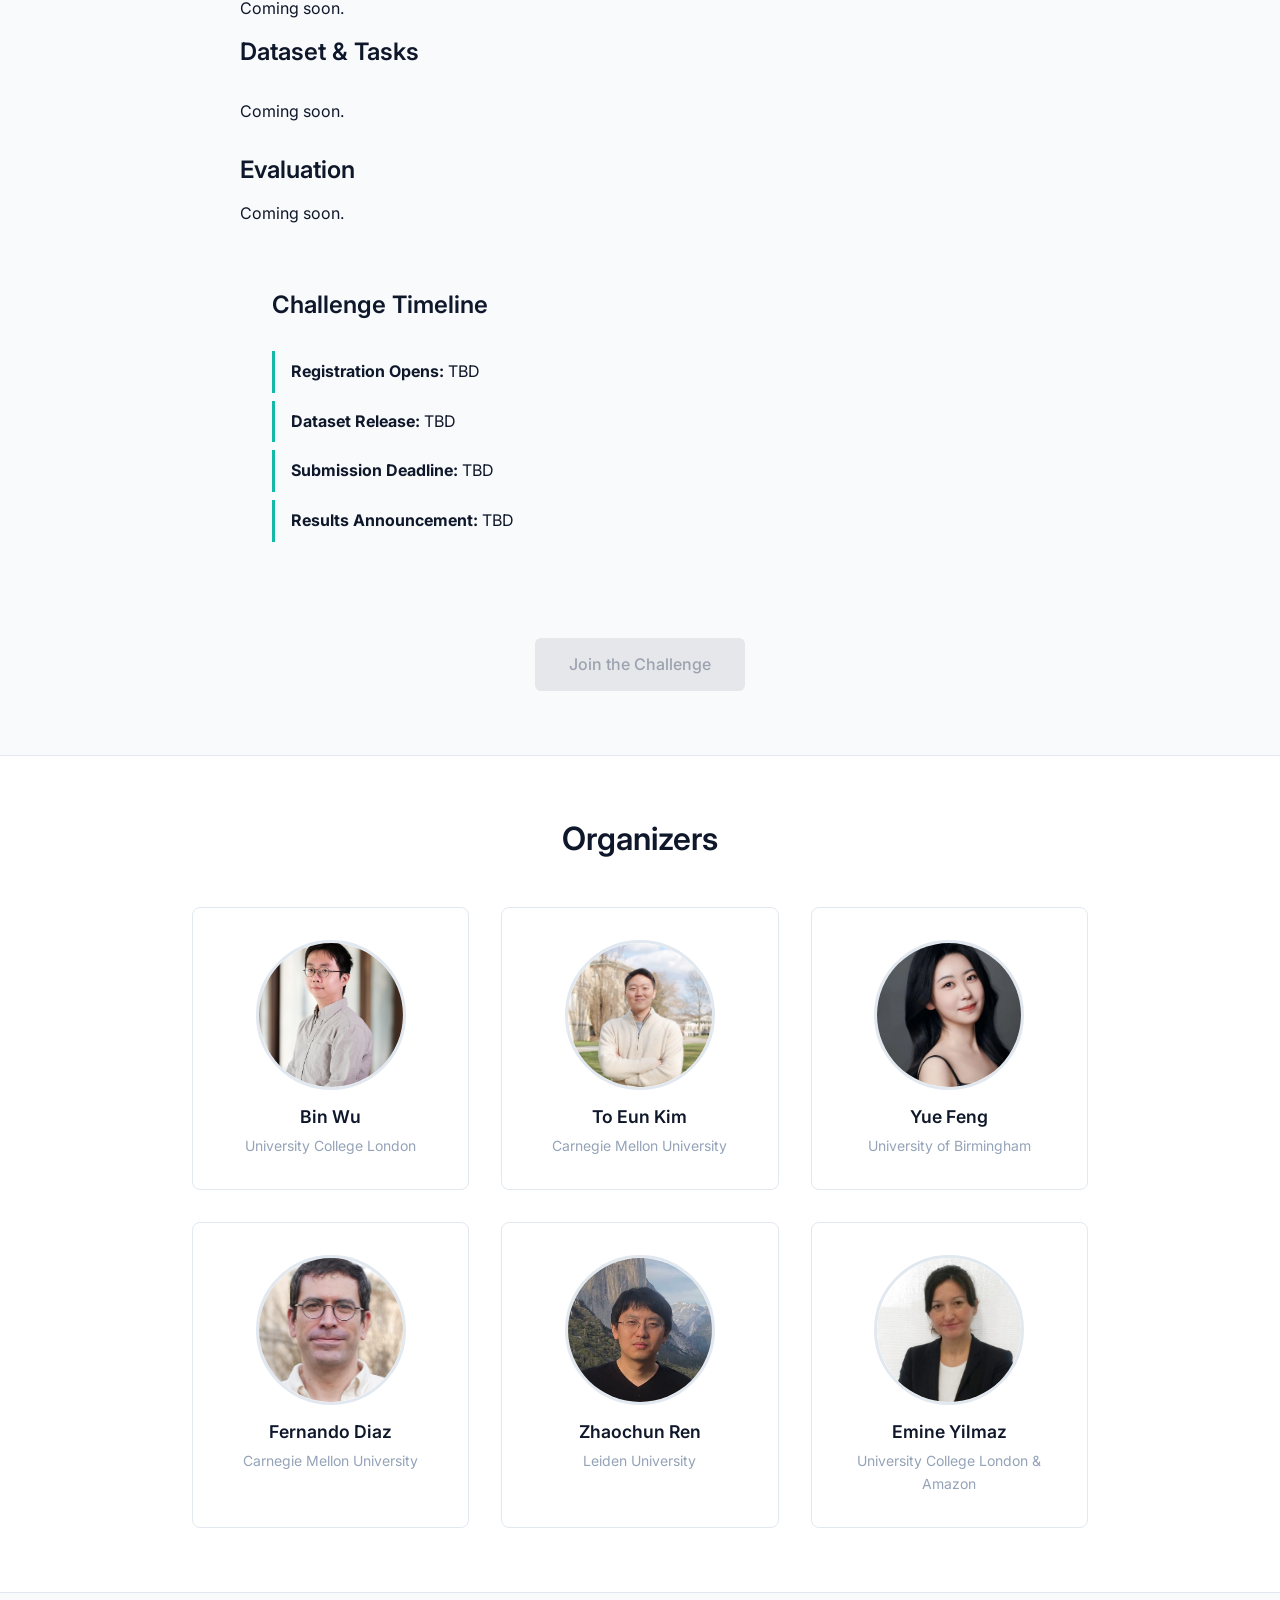
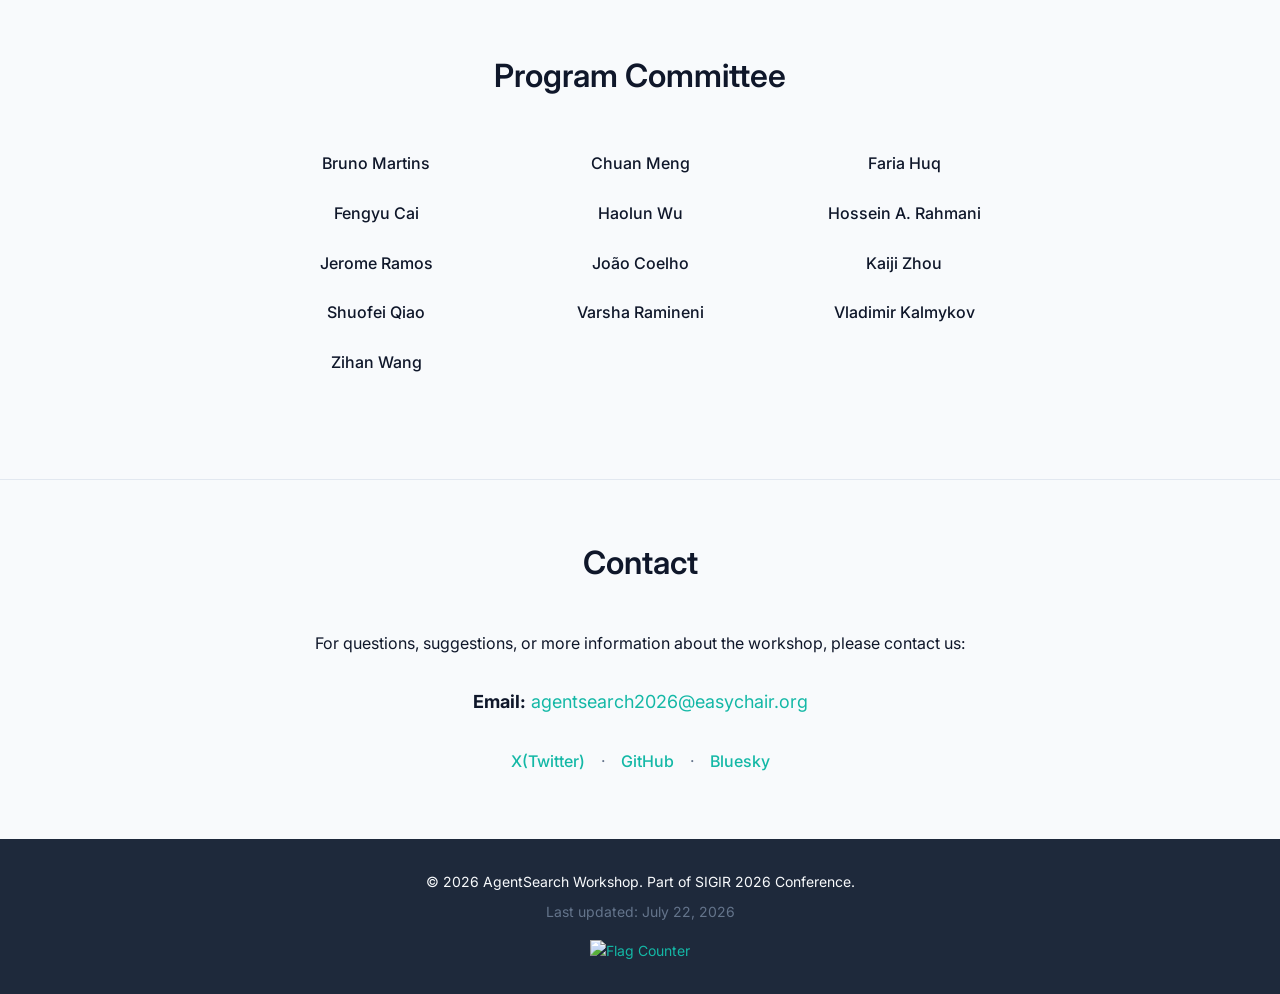
==== commit 9a9ccebb: "Update the website and add the poster for advertisement" ====
--- a/index.html
+++ b/index.html
@@ -148,7 +148,7 @@
             <div class="container">
                 <h2 class="section-title">Workshop Program</h2>
                 <div class="section-content">
-                    <p class="program-note">The workshop features an interactive format including keynotes, invited talks, oral presentations, poster presentations, and a panel discussion.</p>
+                    <p class="program-note">The workshop will be held in <strong>Eureka 1</strong> and features an interactive format including keynotes, invited talks, oral presentations, poster presentations, and a panel discussion.</p>
                     
                     <div class="schedule-wrapper">
                         <table class="schedule-table">
@@ -179,7 +179,16 @@
                                 </tr>
                                 <tr>
                                     <td>09.45 - 10.00</td>
-                                    <td><strong>Invited Talk 1</strong><br>To Eun Kim</td>
+                                    <td>
+                                        <strong>Invited Talk 1</strong><br>
+                                        To Eun Kim<br>
+                                        <span class="talk-title">Evaluation of Agents under Simulated AI Marketplace Dynamics</span>
+                                        <details class="talk-abstract">
+                                            <summary>Abstract</summary>
+                                            <p>Modern information access ecosystems consist of mixtures of systems, such as retrieval systems and large language models, and increasingly rely on marketplaces to mediate access to models, tools, and data, making competition between systems inherent to deployment. In such settings, outcomes are shaped not only by benchmark quality but also by competitive pressure, including user switching, routing decisions, and operational constraints. Yet evaluation is still largely conducted on static benchmarks with accuracy-focused measures that assume systems operate in isolation. This mismatch makes it difficult to predict post-deployment success and obscures competitive effects such as early-adoption advantages and market dominance.</p>
+                                            <p>We introduce Marketplace Evaluation, a simulation-based paradigm that evaluates information access systems as participants in a competitive marketplace. By simulating repeated interactions and evolving user and agent preferences, the framework enables longitudinal evaluation and marketplace-level metrics, such as retention and market share, that complement and can extend beyond traditional accuracy-based metrics. We formalize the framework and outline a research agenda, motivated by business and economics, around marketplace simulation, metrics, optimization, and adoption in evaluation campaigns like TREC.</p>
+                                        </details>
+                                    </td>
                                 </tr>
                                 <tr>
                                     <td>10.00 - 10.15</td>
@@ -208,7 +217,7 @@
                                 <tr>
                                     <td>13.30 - 14.00</td>
                                     <td>
-                                        <strong>Keynote 3</strong><br>
+                                        <strong>Keynote 2</strong><br>
                                         Mark Sanderson<br>
                                         <span class="talk-title">From Distributed Digital Libraries to Agent Search: Lessons from TREC's Million LLM Track and the Emerging Information Landscape</span>
                                         <details class="talk-abstract">
@@ -221,7 +230,17 @@
                                 </tr>
                                 <tr>
                                     <td>14.00 - 14.15</td>
-                                    <td><strong>Invited Talk 2</strong><br>Fengyu Cai</td>
+                                    <td>
+                                        <strong>Invited Talk 2</strong><br>
+                                        Fengyu Cai<br>
+                                        <span class="talk-title">Beyond Contrastive Pairs: Language Modeling as a Learning Signal for Dense Retrieval</span>
+                                        <details class="talk-abstract">
+                                            <summary>Abstract</summary>
+                                            <p>Dense retrieval is trained almost universally with contrastive learning over (query, positive, negative) pairs, a recipe that is expensive to curate and teaches only a coarse, binary notion of relevance. Two benchmarks make the cost concrete: on CoQuIR, state-of-the-art retrievers are largely blind to code quality, ranking buggy, inefficient, insecure, or deprecated code as highly as sound code; on CodeMMR, strong embedders fail on multimodal code retrieval, and each new axis of difficulty demands yet another mountain of curated pairs.</p>
+                                            <p>I argue the real bottleneck is the learning signal itself, and present an alternative: supervise retrievers with a language-modeling objective. The core method, Revela, trains a dense retriever from raw, unlabeled text through a single next-token-prediction loss: retriever-computed similarities reweight cross-chunk attention inside a language model, so that predicting one chunk's tokens from its in-batch neighbors backpropagates jointly into both the LM and the retriever, with no queries, labels, or negative mining. Despite using a fraction of the data and compute, Revela matches or surpasses supervised and API retrievers on code, reasoning, and general benchmarks.</p>
+                                            <p>The same architecture extends to supervision: ElicitR adds this language-modeling signal as a regularizer alongside contrastive training, eliciting latent reasoning ability that pure contrastive fine-tuning tends to suppress. Together, they show that a language model's own predictive signal is a rich, scalable, and largely untapped source of supervision for retrieval.</p>
+                                        </details>
+                                    </td>
                                 </tr>
                                 <tr>
                                     <td>14.15 - 15.00</td>
@@ -544,7 +563,7 @@
     <footer class="footer">
         <div class="container">
             <p>&copy; 2026 AgentSearch Workshop. Part of SIGIR 2026 Conference.</p>
-            <p class="footer-update">Last updated: April 15, 2026</p>
+            <p class="footer-update">Last updated: July 22, 2026</p>
             <!-- Visitor Counter -->
             <div class="visitor-counter">
                 <a href="https://info.flagcounter.com/ysKc" target="_blank" rel="noopener noreferrer">
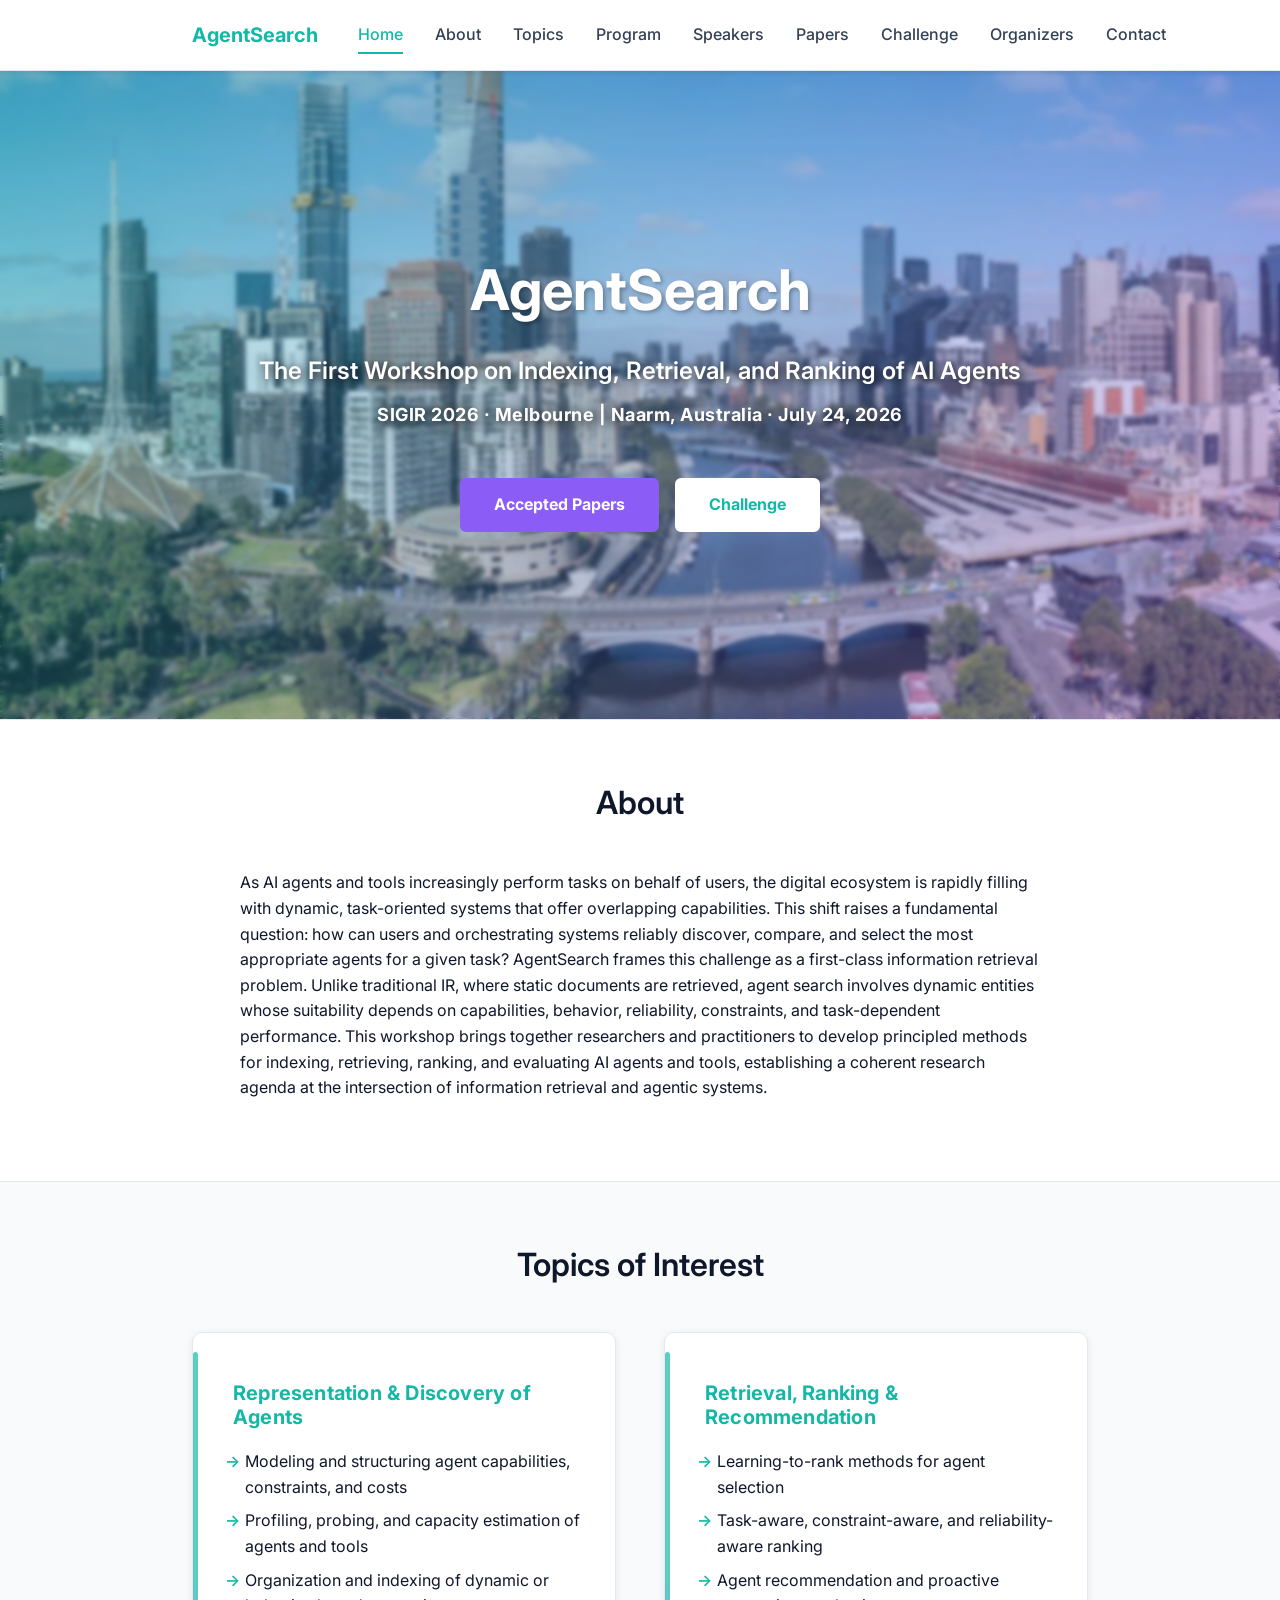
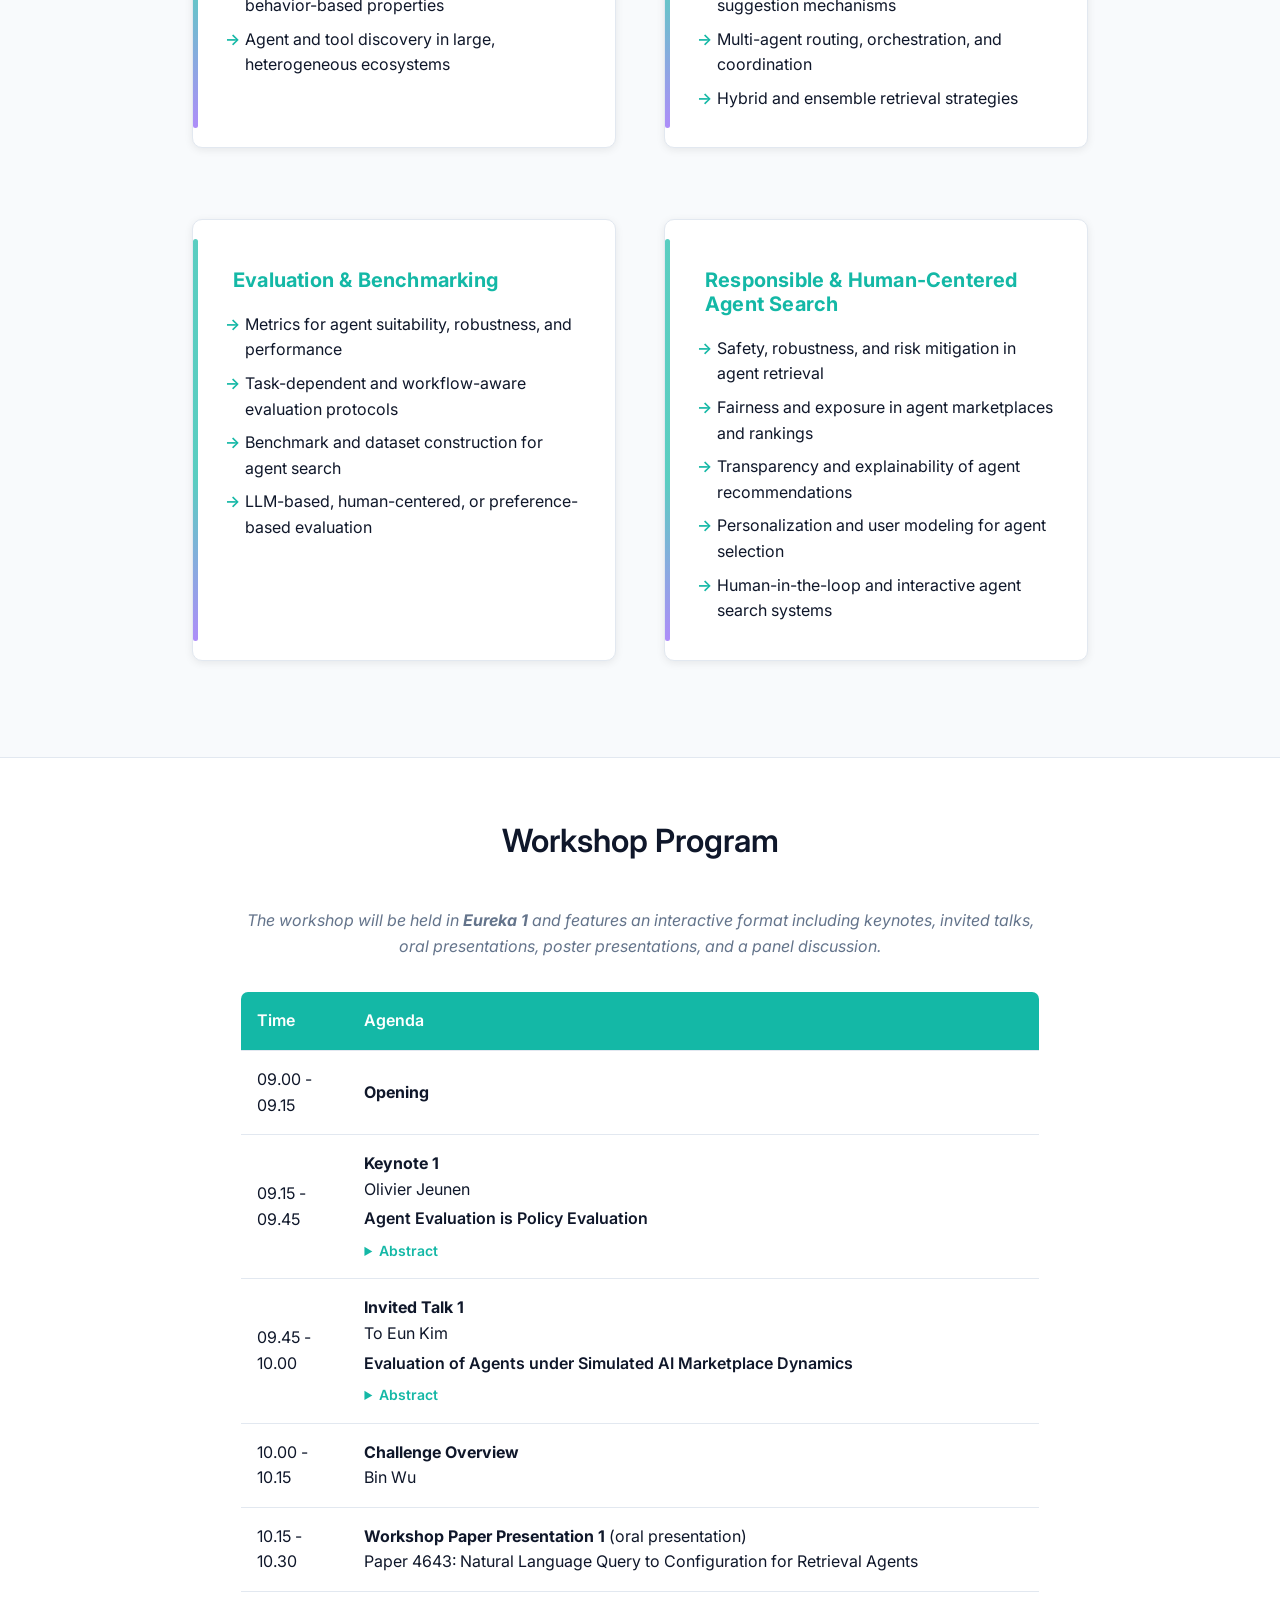
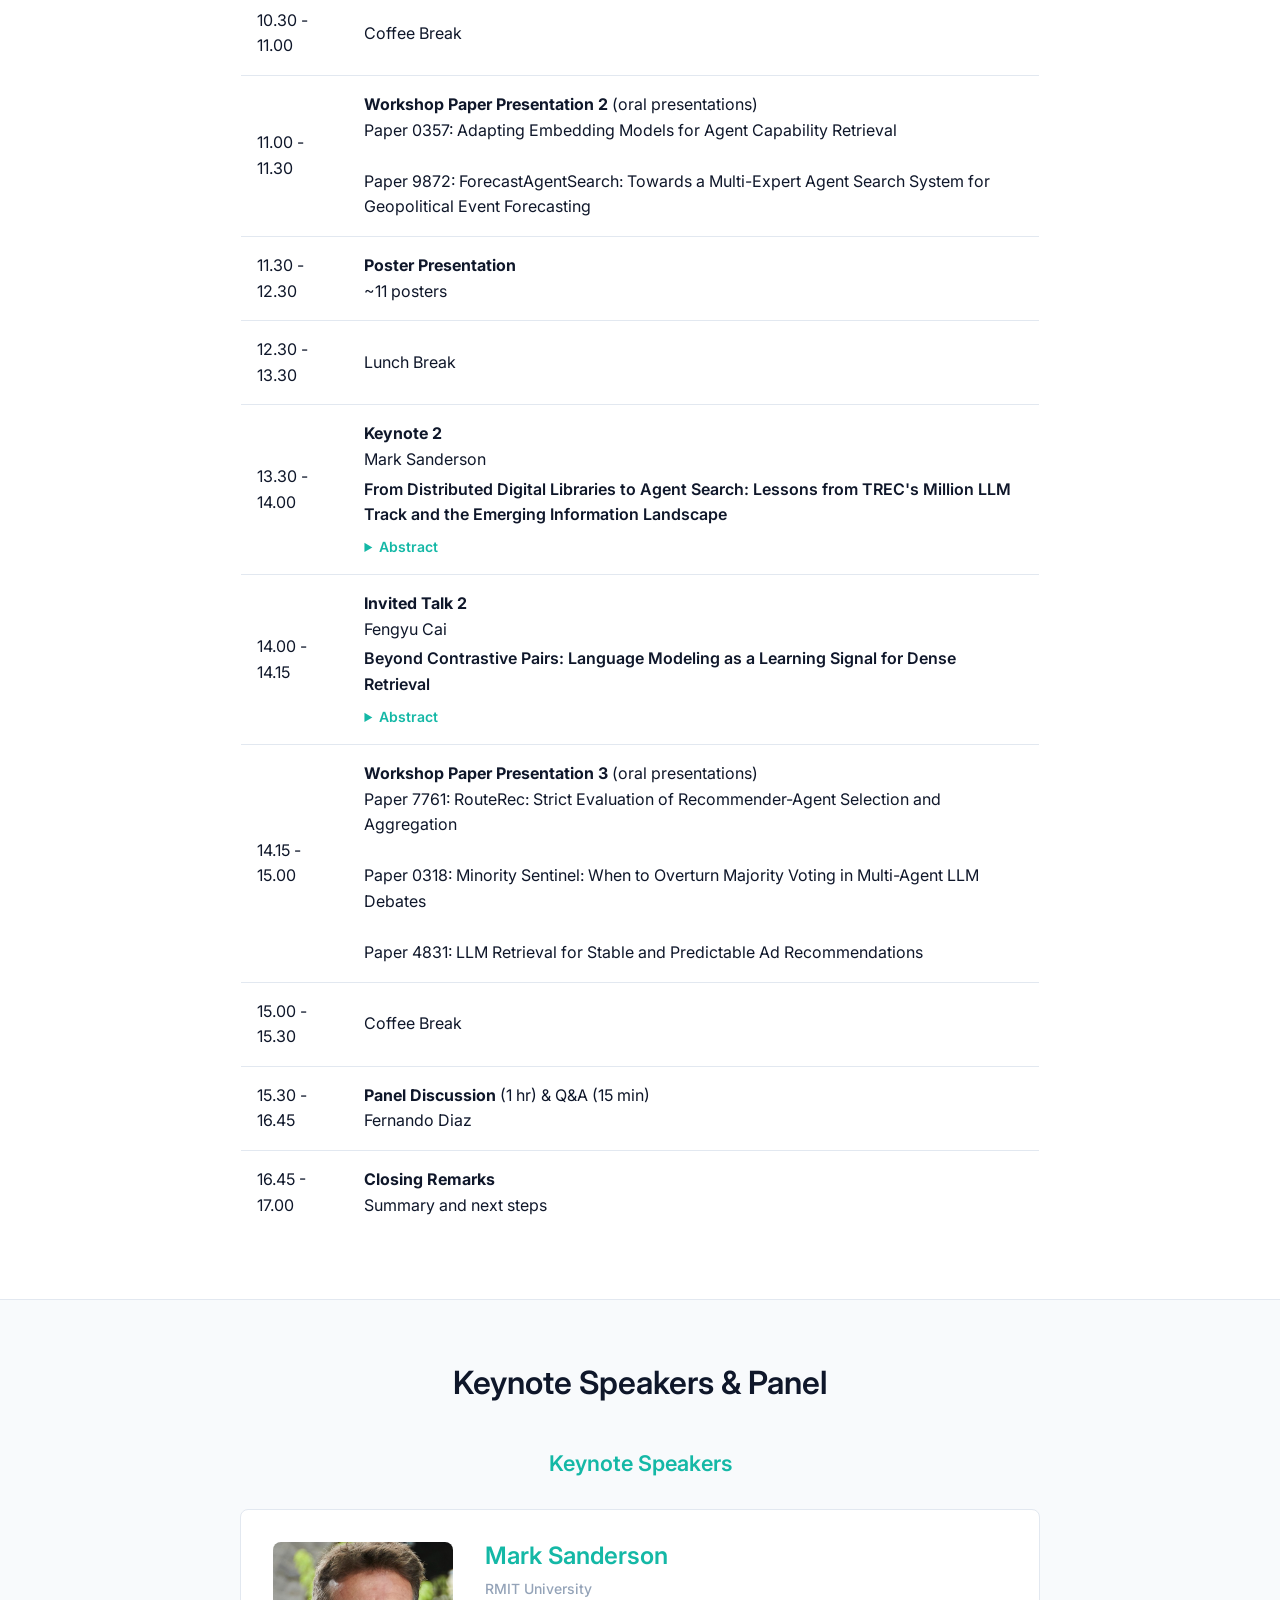
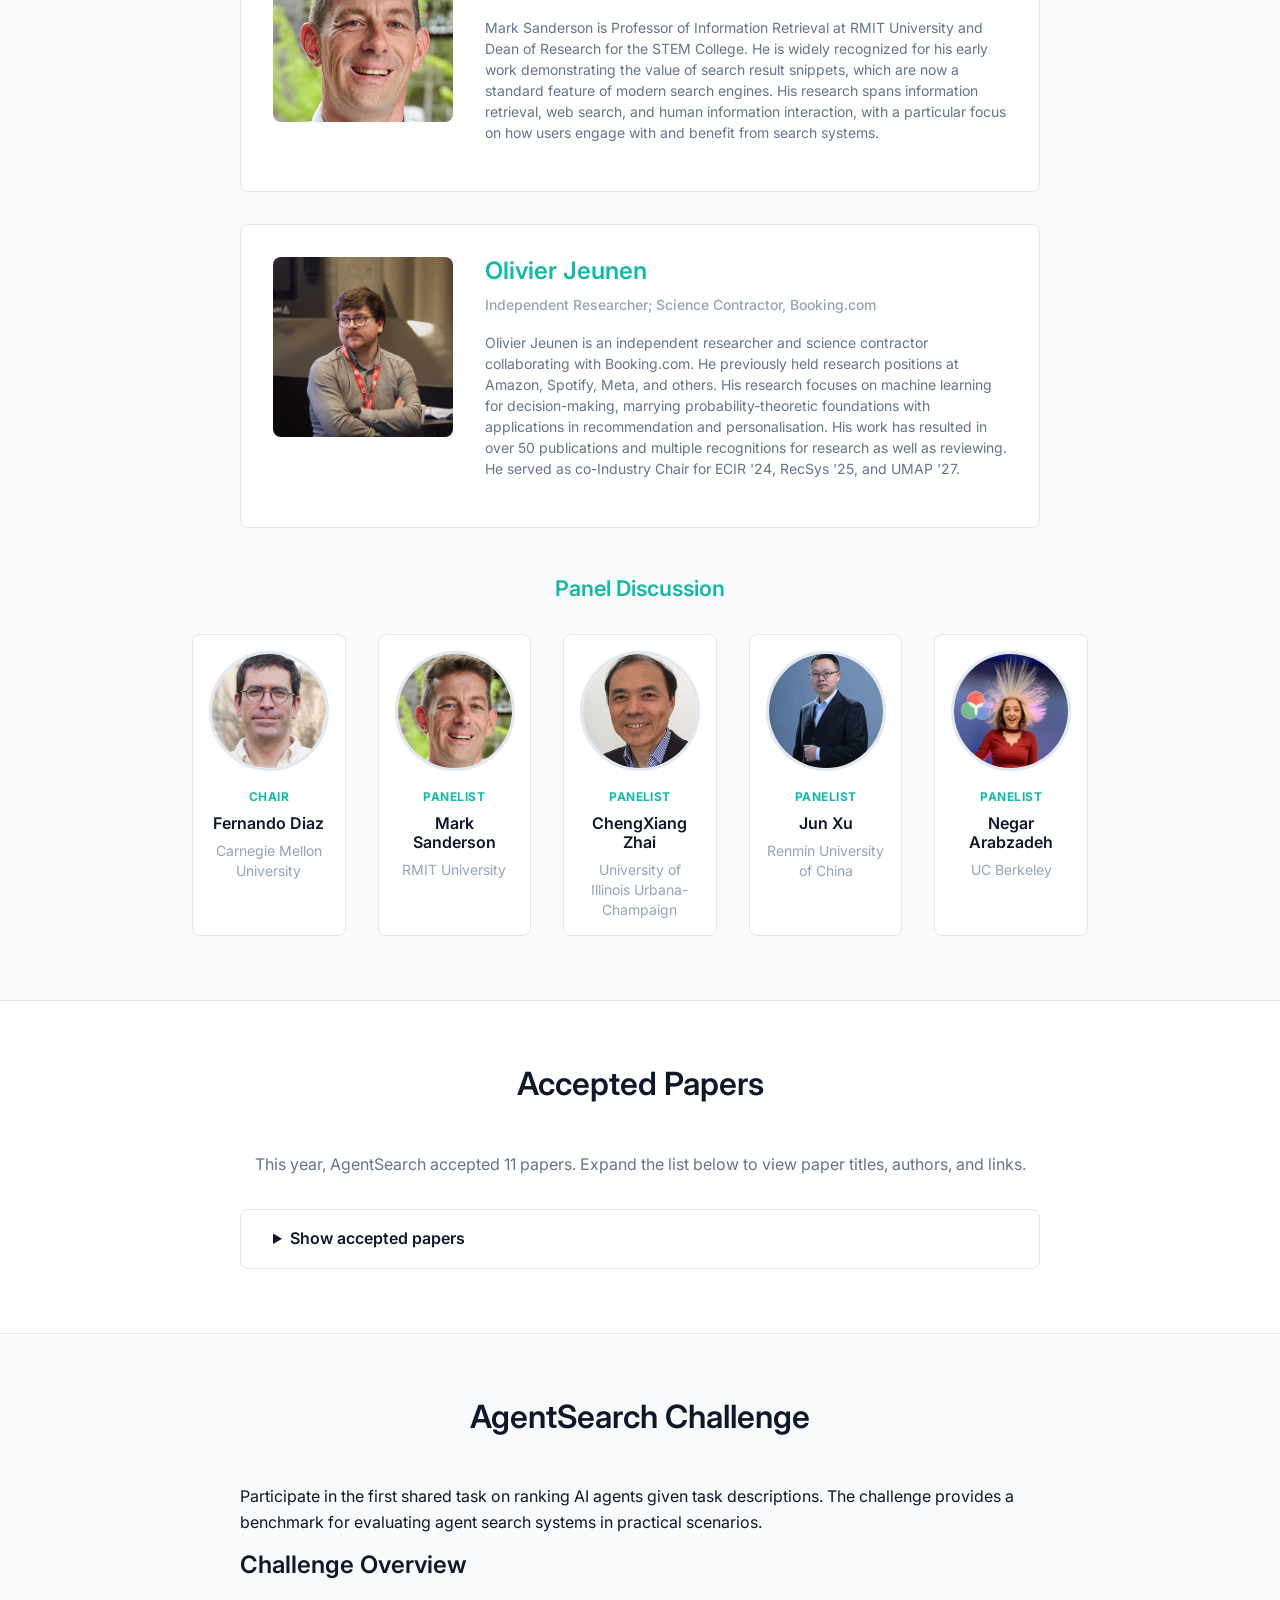
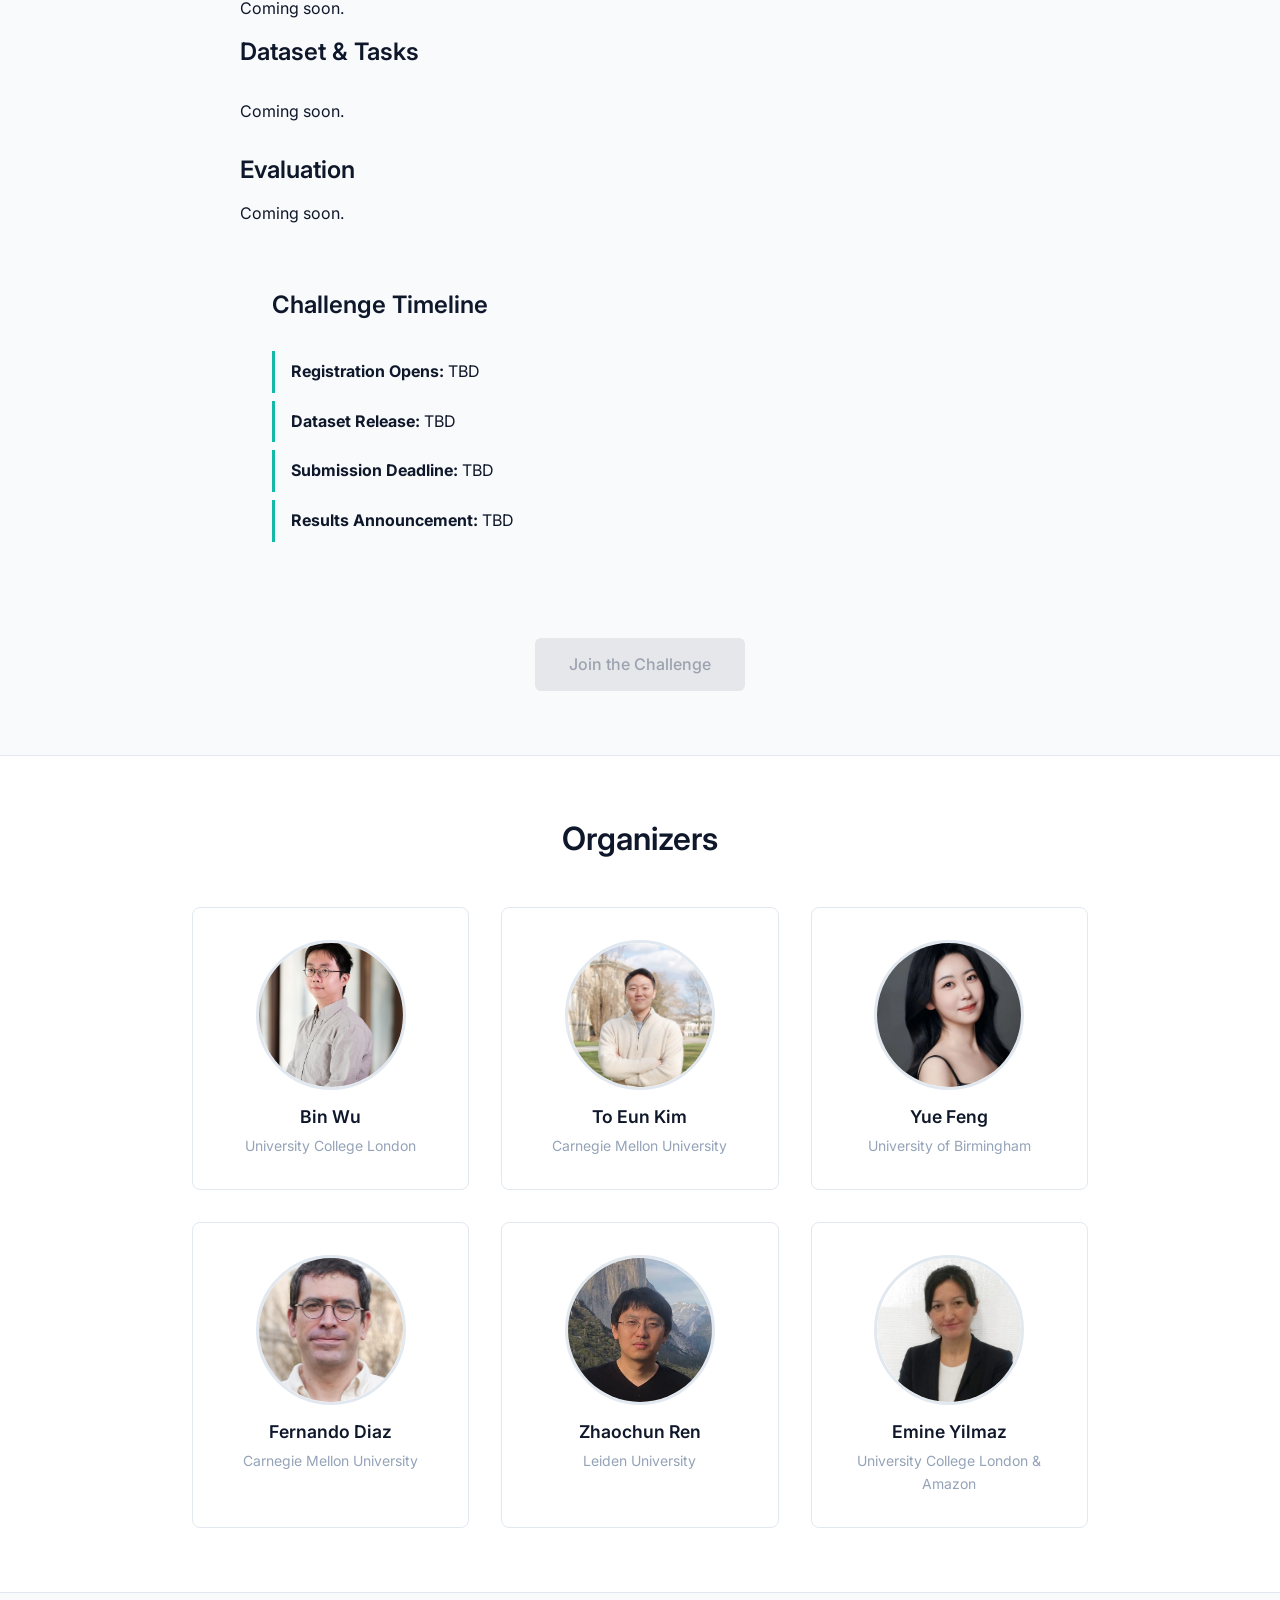
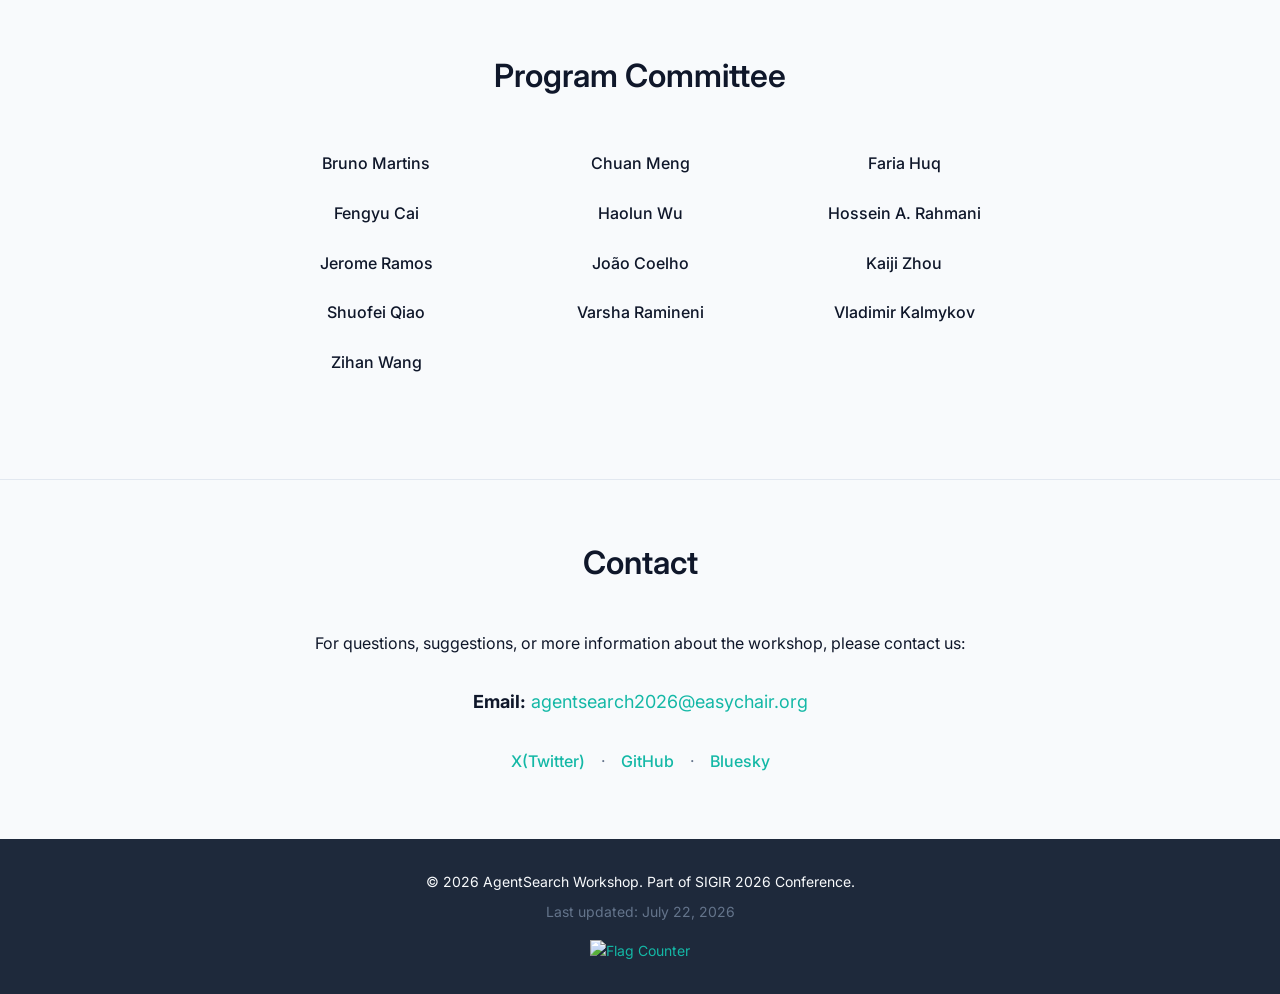
==== commit 935186f5: "Update the title of the paper to fix the misalignment issue." ====
--- a/index.html
+++ b/index.html
@@ -204,7 +204,7 @@
                                 </tr>
                                 <tr>
                                     <td>11.00 - 11.30</td>
-                                    <td><strong>Workshop Paper Presentation 2</strong> (oral presentations)<br>Paper 0357: Adapting Embedding Models for Agent Capability Retrieval<br><br>Paper 9872: Towards a Multi-Expert Agent Search System for Geopolitical Event Forecasting</td>
+                                    <td><strong>Workshop Paper Presentation 2</strong> (oral presentations)<br>Paper 0357: Adapting Embedding Models for Agent Capability Retrieval<br><br>Paper 9872: ForecastAgentSearch: Towards a Multi-Expert Agent Search System for Geopolitical Event Forecasting</td>
                                 </tr>
                                 <tr>
                                     <td>11.30 - 12.30</td>
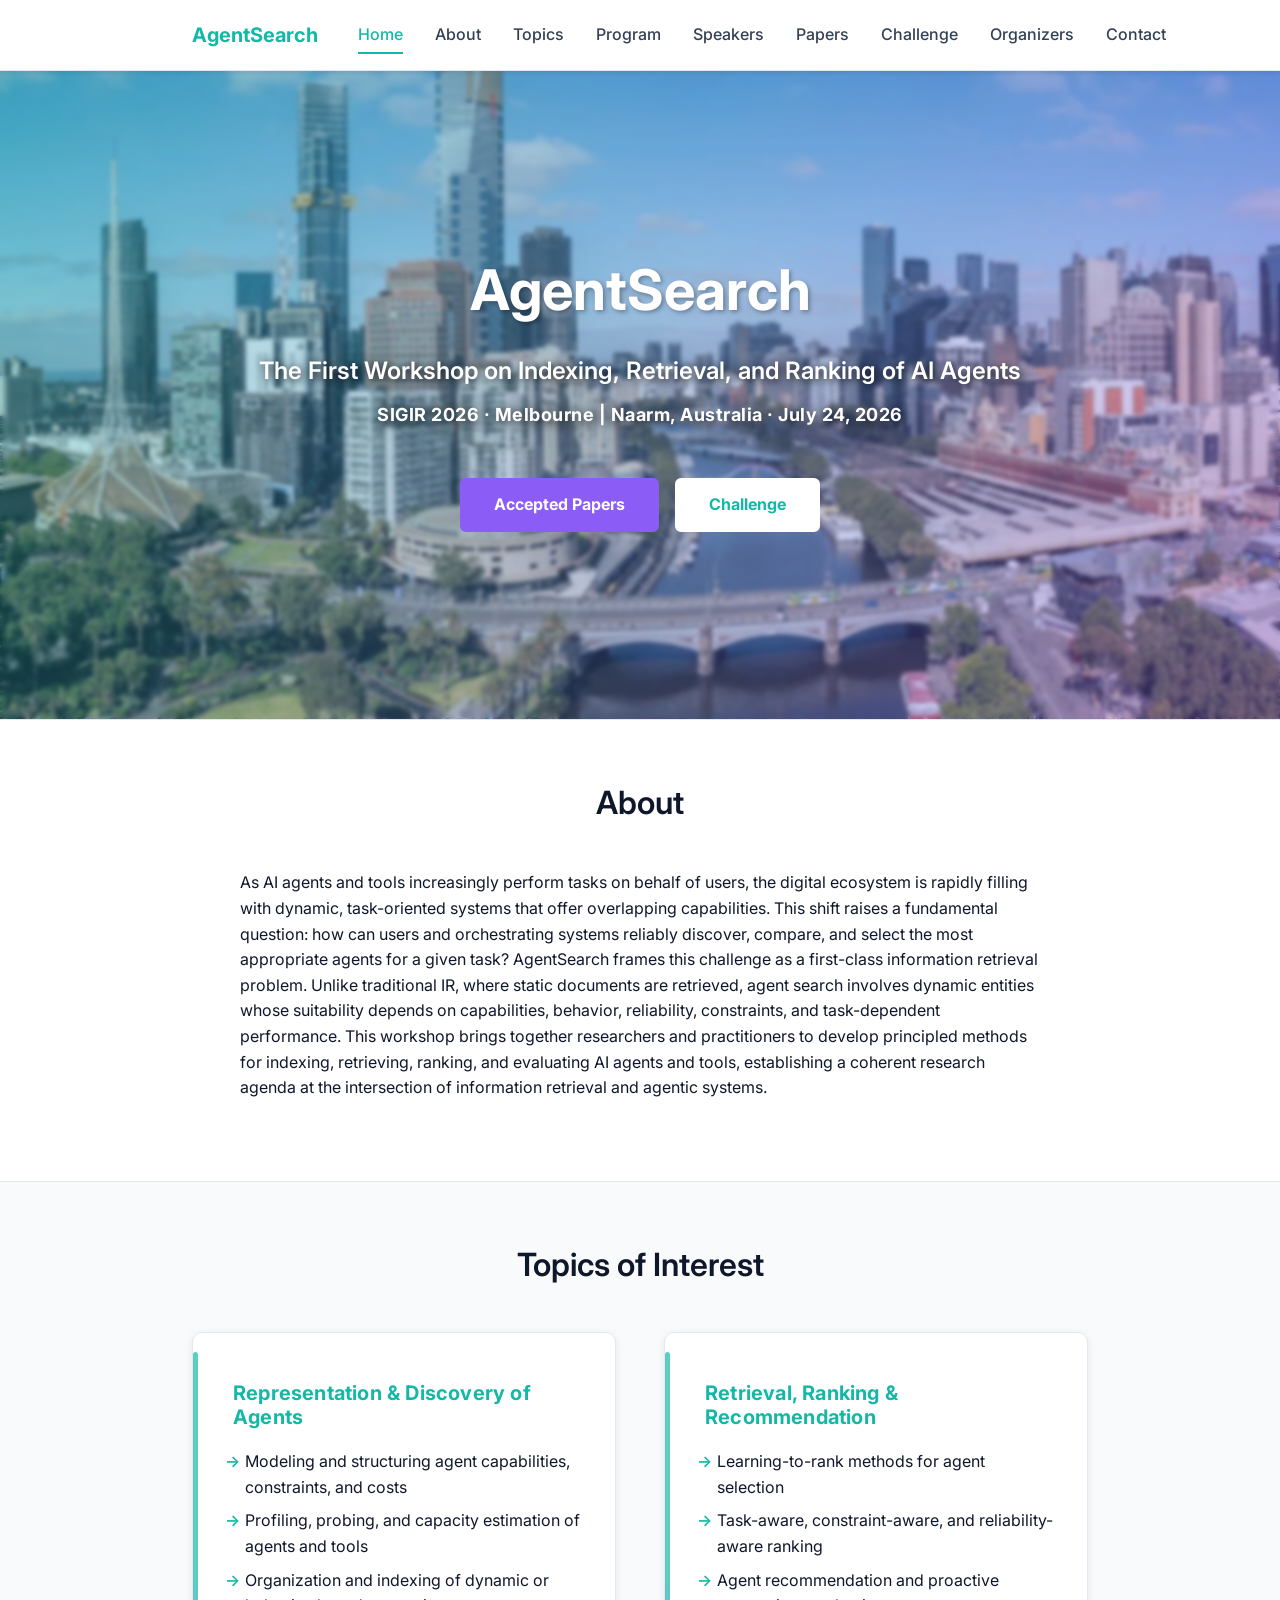
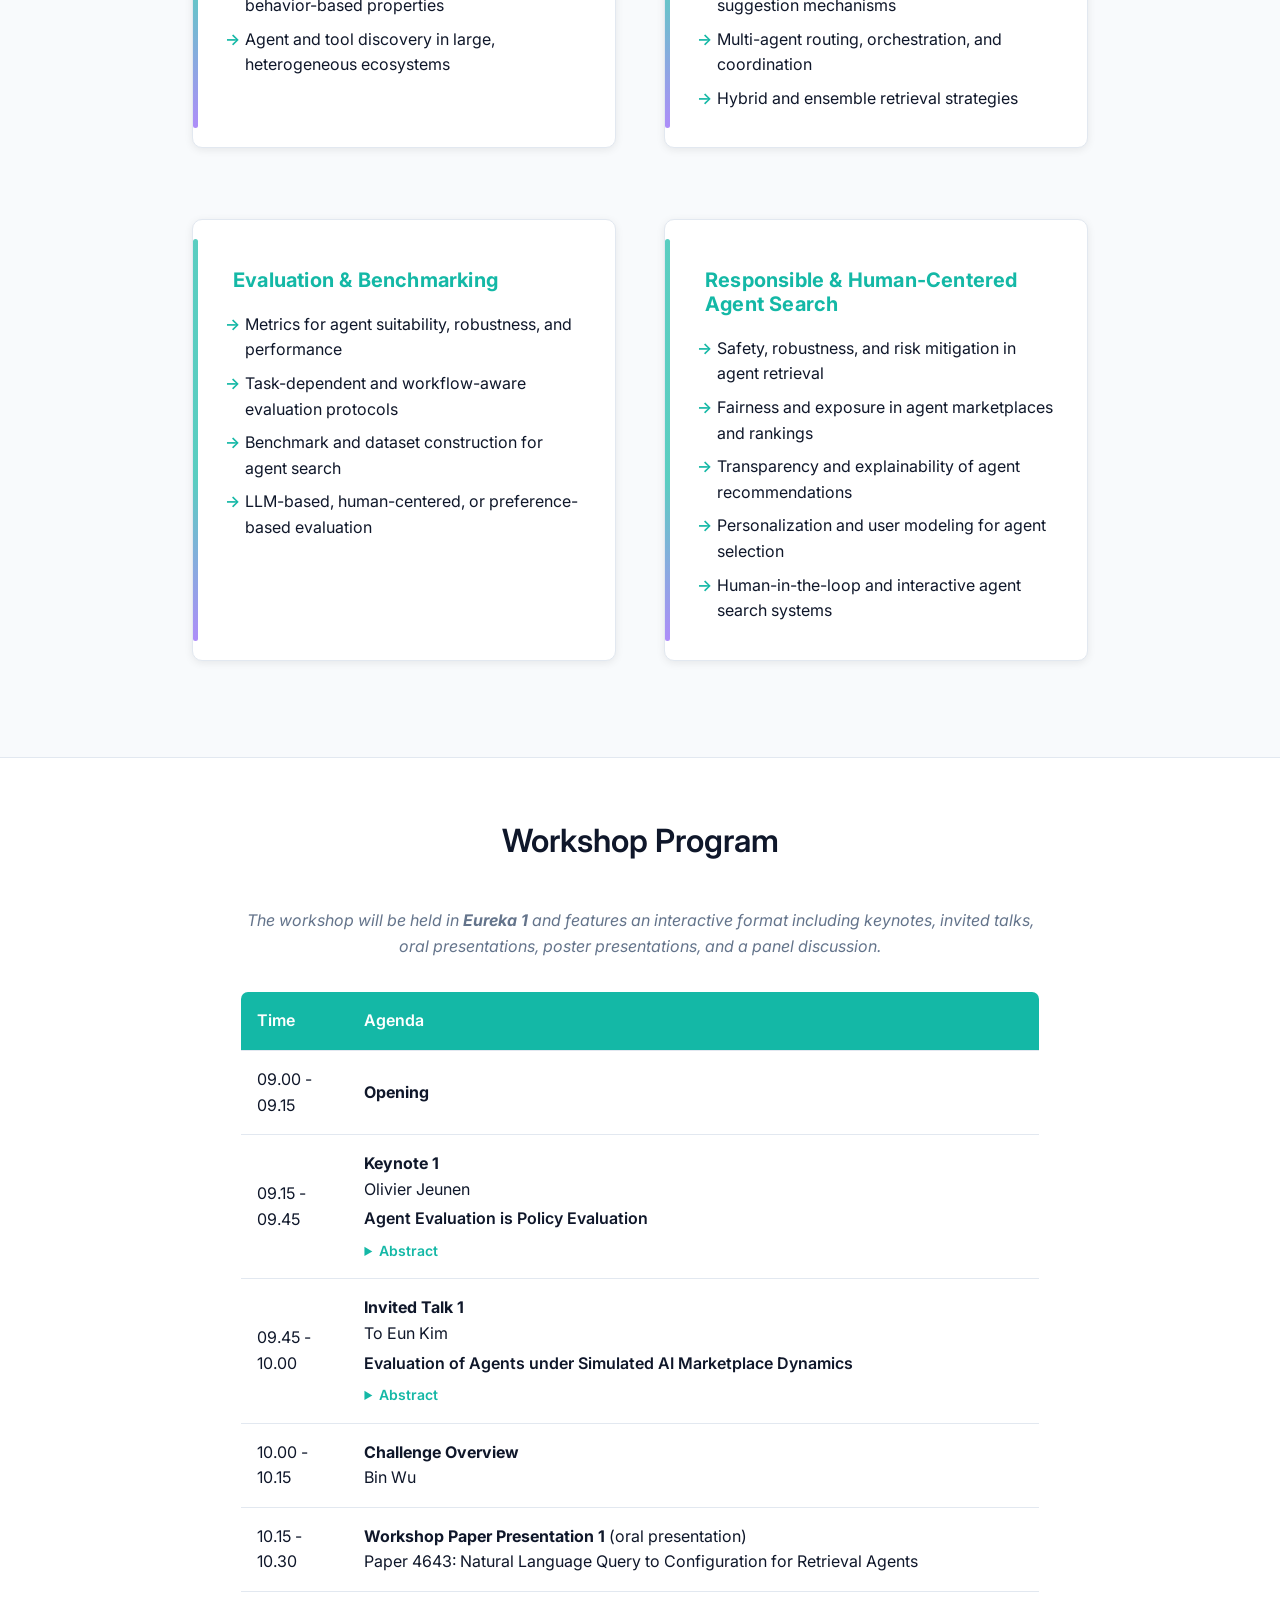
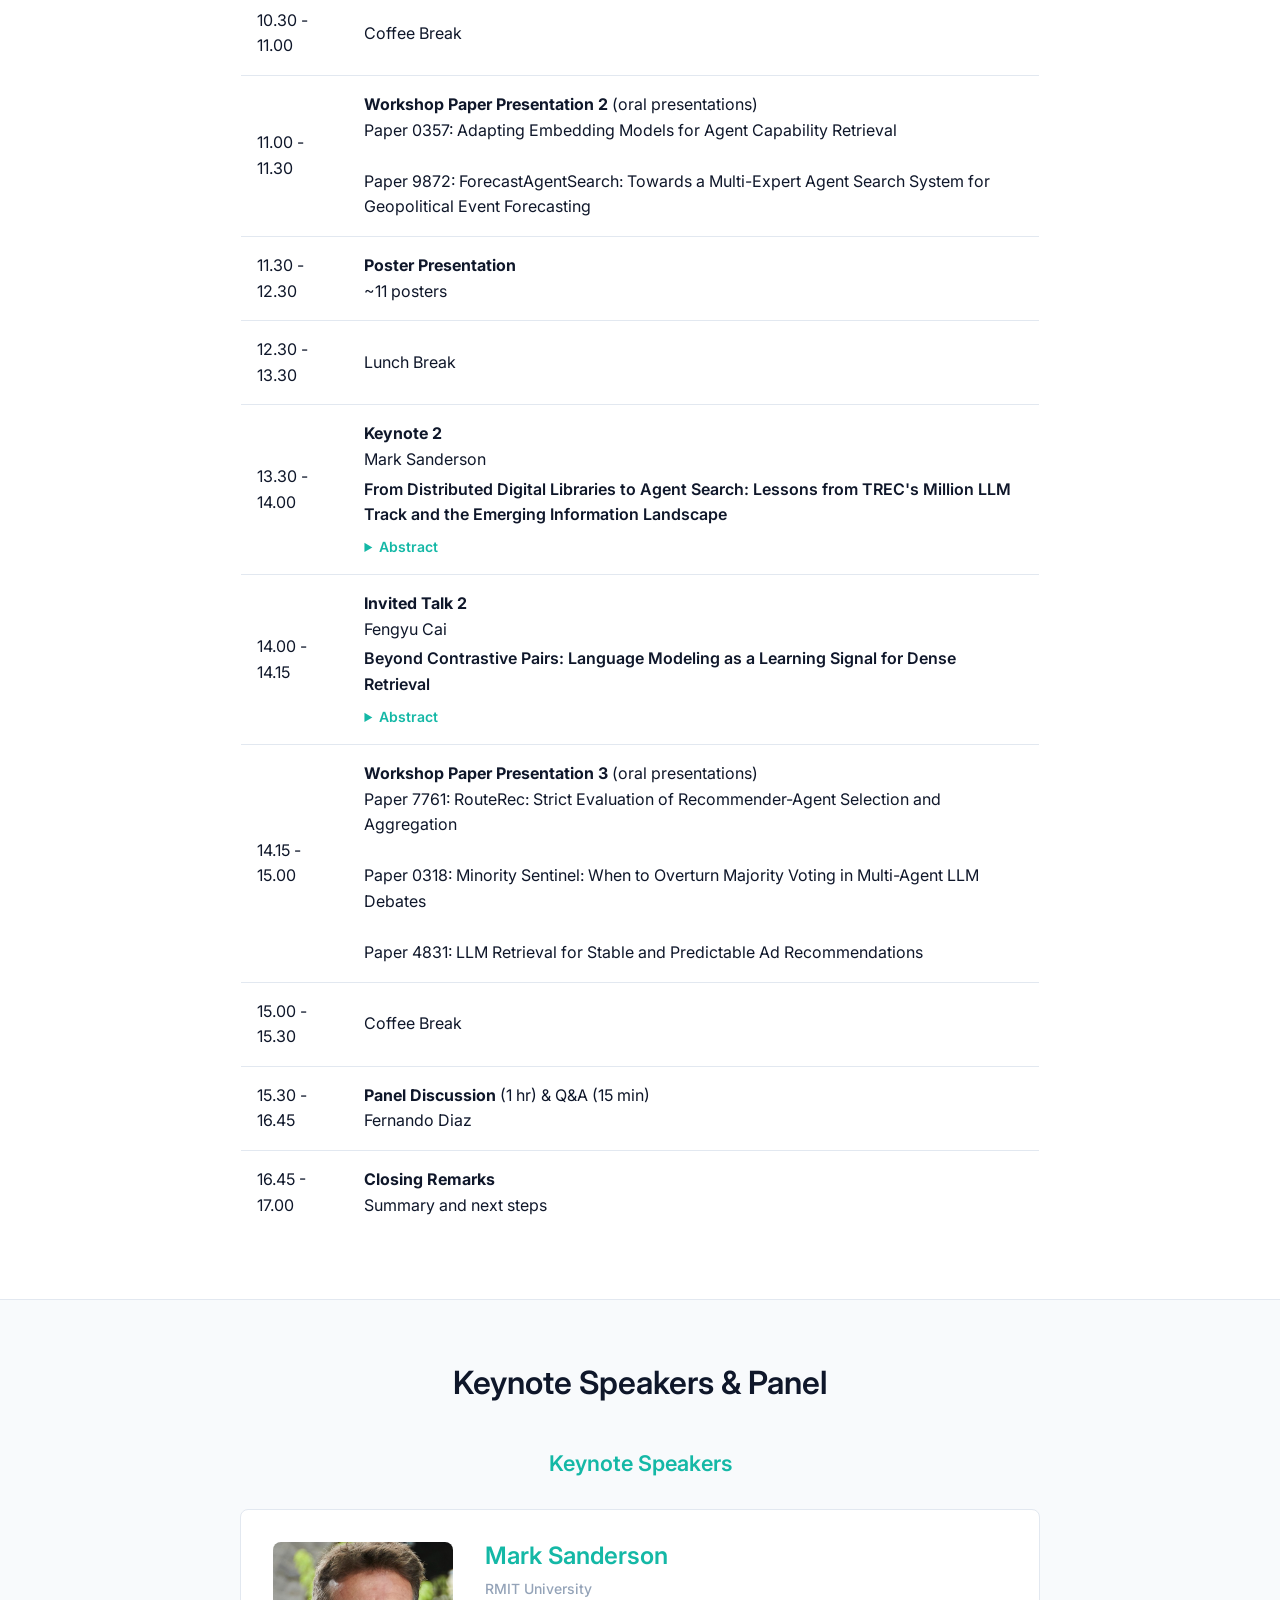
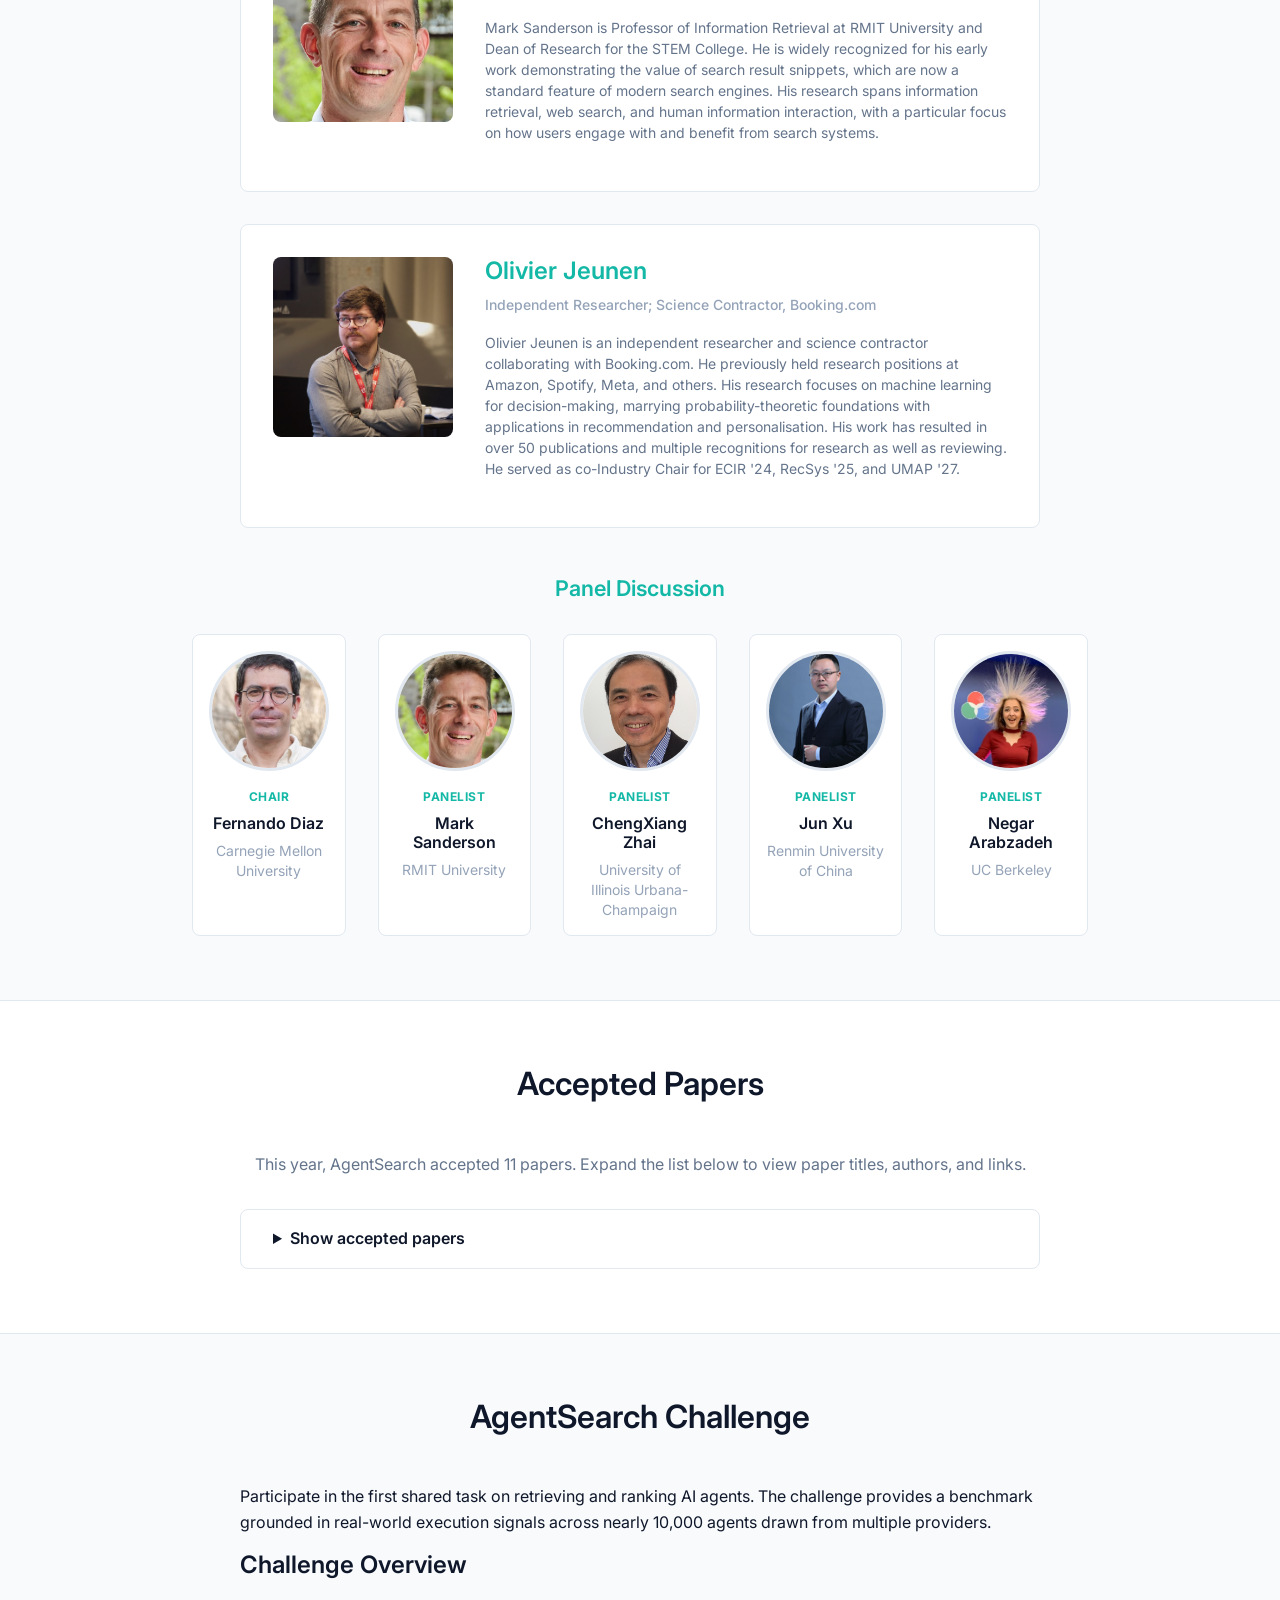
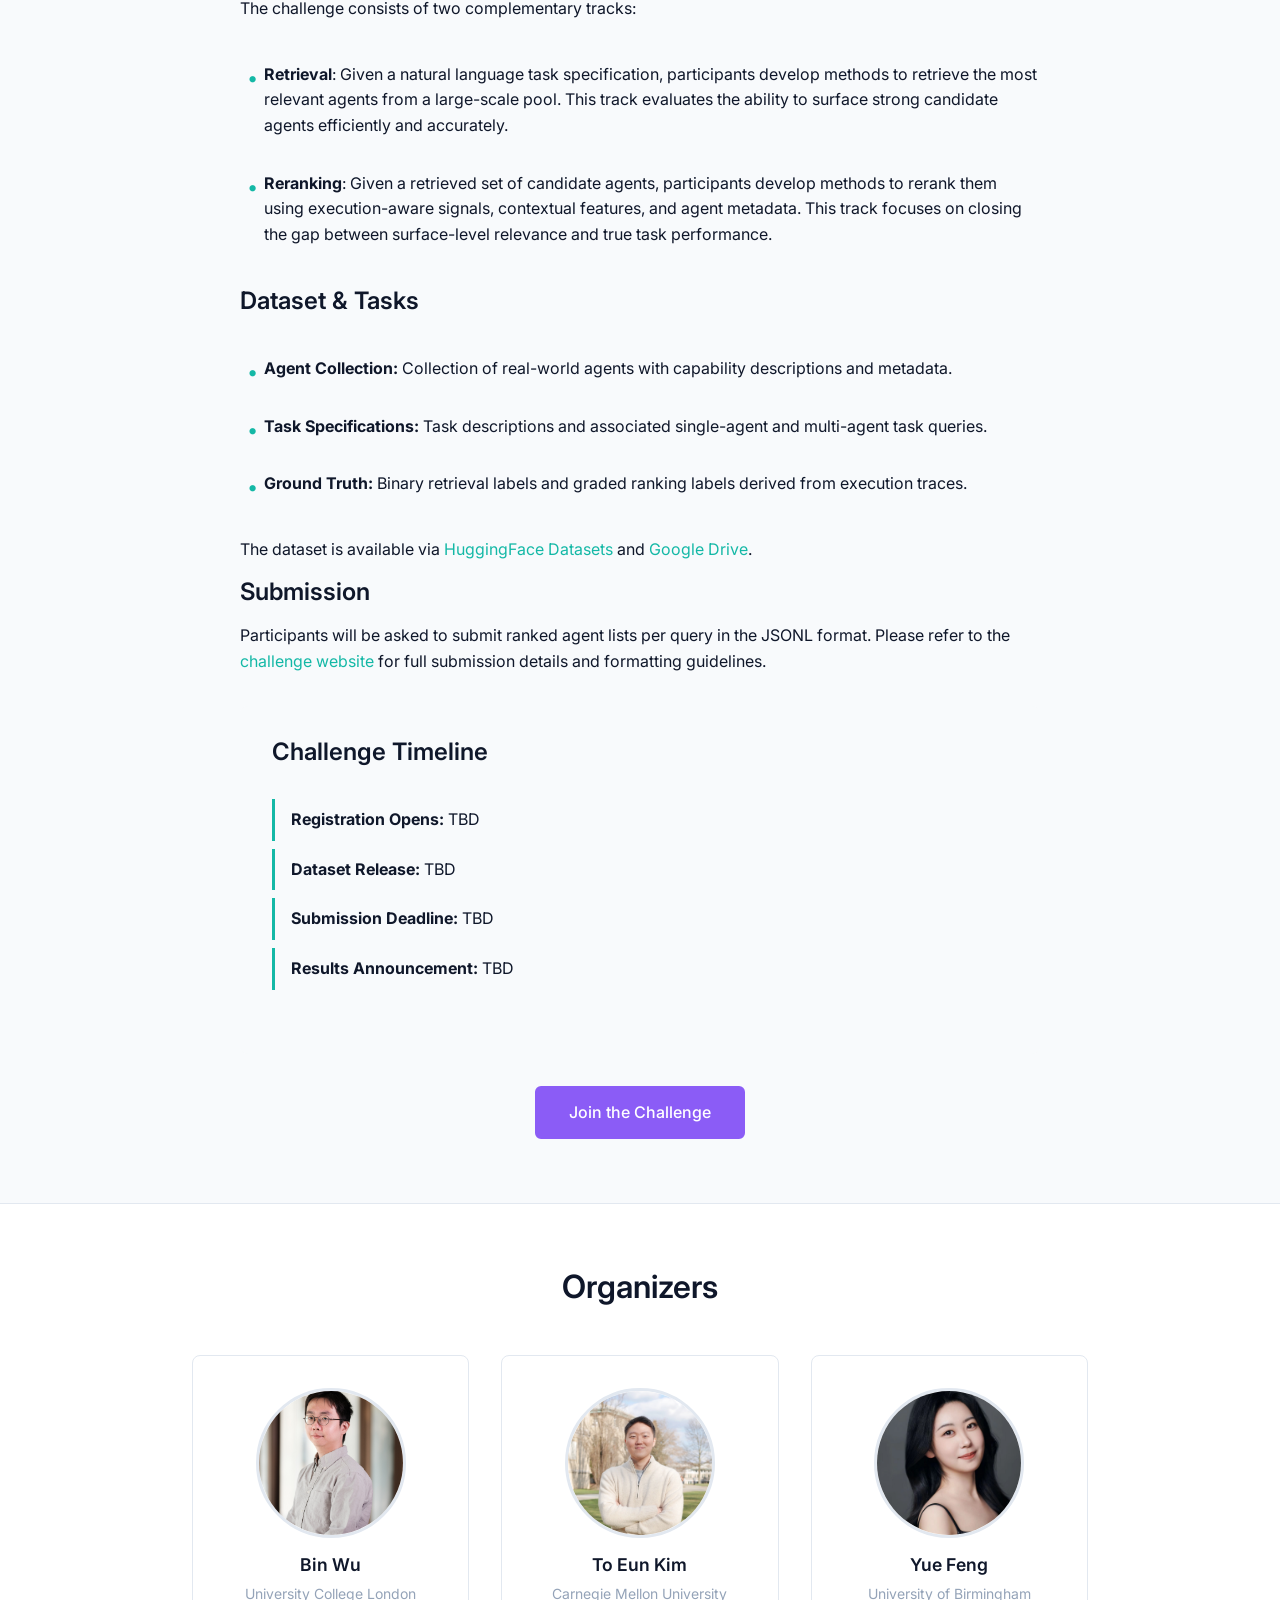
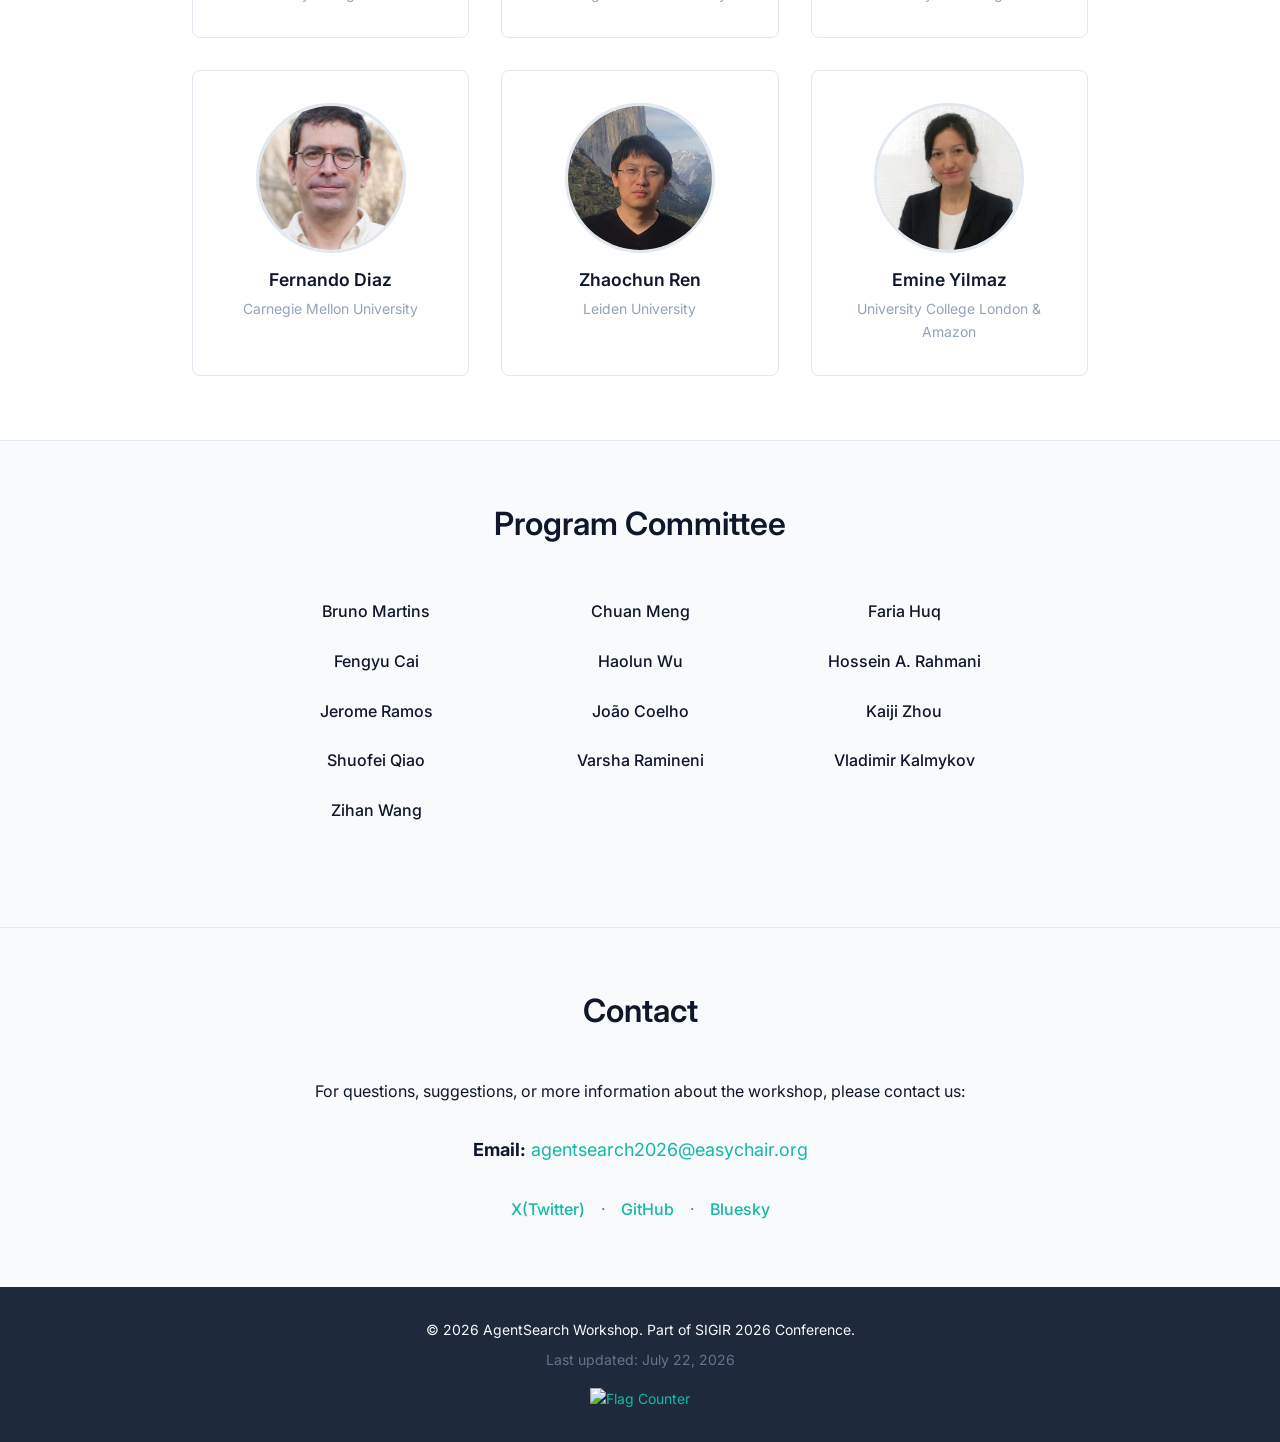
==== commit 179d5ede: "Merge d3ea019be13cee6c1d832f03fc15280f77bdaf2d into ee18a44742c62e9fd27d2ca744bd15313dc96cd8" ====
--- a/index.html
+++ b/index.html
@@ -412,33 +412,25 @@
             <div class="container">
                 <h2 class="section-title">AgentSearch Challenge</h2>
                 <div class="section-content">
-                    <p>Participate in the first shared task on ranking AI agents given task descriptions. The challenge provides a benchmark for evaluating agent search systems in practical scenarios.</p>
-                    
-                    <!-- <h3>Challenge Overview</h3>
-                    <p>Participants will develop systems that rank a collection of AI agents based on their suitability for completing specific tasks. Agents vary in their capabilities, API interfaces, performance characteristics, and domain expertise. The challenge includes diverse tasks spanning multiple domains to test the generalizability of ranking approaches.</p>
-                    
-                    <h3>Dataset & Tasks</h3>
+                    <p>Participate in the first shared task on retrieving and ranking AI agents. The challenge provides a benchmark grounded in real-world execution signals across nearly 10,000 agents drawn from multiple providers.</p>
+                    
+                    <h3>Challenge Overview</h3>
+                    <p>The challenge consists of two complementary tracks:</p>
                     <ul class="challenge-list">
-                        <li><strong>Agent Collection:</strong> 500+ documented AI agents with capability descriptions, API specifications, and performance metadata</li>
-                        <li><strong>Task Queries:</strong> 200+ task descriptions covering information retrieval, data analysis, content generation, and decision support scenarios</li>
-                        <li><strong>Ground Truth:</strong> Relevance judgments based on agent execution results and expert assessments</li>
+                        <li><strong>Retrieval</strong>: Given a natural language task specification, participants develop methods to retrieve the most relevant agents from a large-scale pool. This track evaluates the ability to surface strong candidate agents efficiently and accurately.</li>
+                        <li><strong>Reranking</strong>: Given a retrieved set of candidate agents, participants develop methods to rerank them using execution-aware signals, contextual features, and agent metadata. This track focuses on closing the gap between surface-level relevance and true task performance.</li>
                     </ul>
-                    
-                    <h3>Evaluation</h3>
-                    <p>Systems will be evaluated using standard IR metrics (NDCG, MAP, MRR) as well as task-specific metrics considering agent performance, cost, and latency. Participants can submit up to 5 runs for evaluation.</p>
-                     -->
-
-                    <h3>Challenge Overview</h3>
-                    <p>Coming soon.</p>
-                    
-                    <h3>Dataset & Tasks</h3>
+
+                    <h3>Dataset &amp; Tasks</h3>
                     <ul class="challenge-list">
-                        Coming soon.
+                        <li><strong>Agent Collection:</strong> Collection of real-world agents with capability descriptions and metadata.</li>
+                        <li><strong>Task Specifications:</strong> Task descriptions and associated single-agent and multi-agent task queries.</li> 
+                        <li><strong>Ground Truth:</strong> Binary retrieval labels and graded ranking labels derived from execution traces.</li>
                     </ul>
-                    
-                    <h3>Evaluation</h3>
-                    <p>Coming soon.</p>
-                    
+                    <p>The dataset is available via <a href="https://huggingface.co/AgentSearch" target="_blank" rel="noopener noreferrer">HuggingFace Datasets</a> and <a href="https://drive.google.com/drive/folders/1821MfvwzCsTH22IkWwApnkkoeUz9UVTa?usp=sharing" target="_blank" rel="noopener noreferrer">Google Drive</a>.</p>
+
+                    <h3>Submission</h3>
+                    <p>Participants will be asked to submit ranked agent lists per query in the JSONL format. Please refer to the <a href="https://agent-search.github.io/agentsearch-challenge" target="_blank" rel="noopener noreferrer">challenge website</a> for full submission details and formatting guidelines.</p>
                     <div class="challenge-timeline">
                         <h3>Challenge Timeline</h3>
                         <ul class="dates-list">
@@ -448,10 +440,9 @@
                             <li><strong>Results Announcement:</strong> TBD</li>
                         </ul>
                     </div>
-                    
+
                     <div class="challenge-button-wrapper">
-                        <!-- <a href="https://github.com/agentsearch/challenge-2026" class="btn btn-primary" target="_blank" rel="noopener noreferrer">Join the Challenge</a> -->
-                        <a class="btn btn-disabled" target="_blank" rel="noopener noreferrer">Join the Challenge</a>
+                        <a href="https://agent-search.github.io/agentsearch-challenge" class="btn btn-primary" target="_blank" rel="noopener noreferrer">Join the Challenge</a>
                     </div>
                 </div>
             </div>
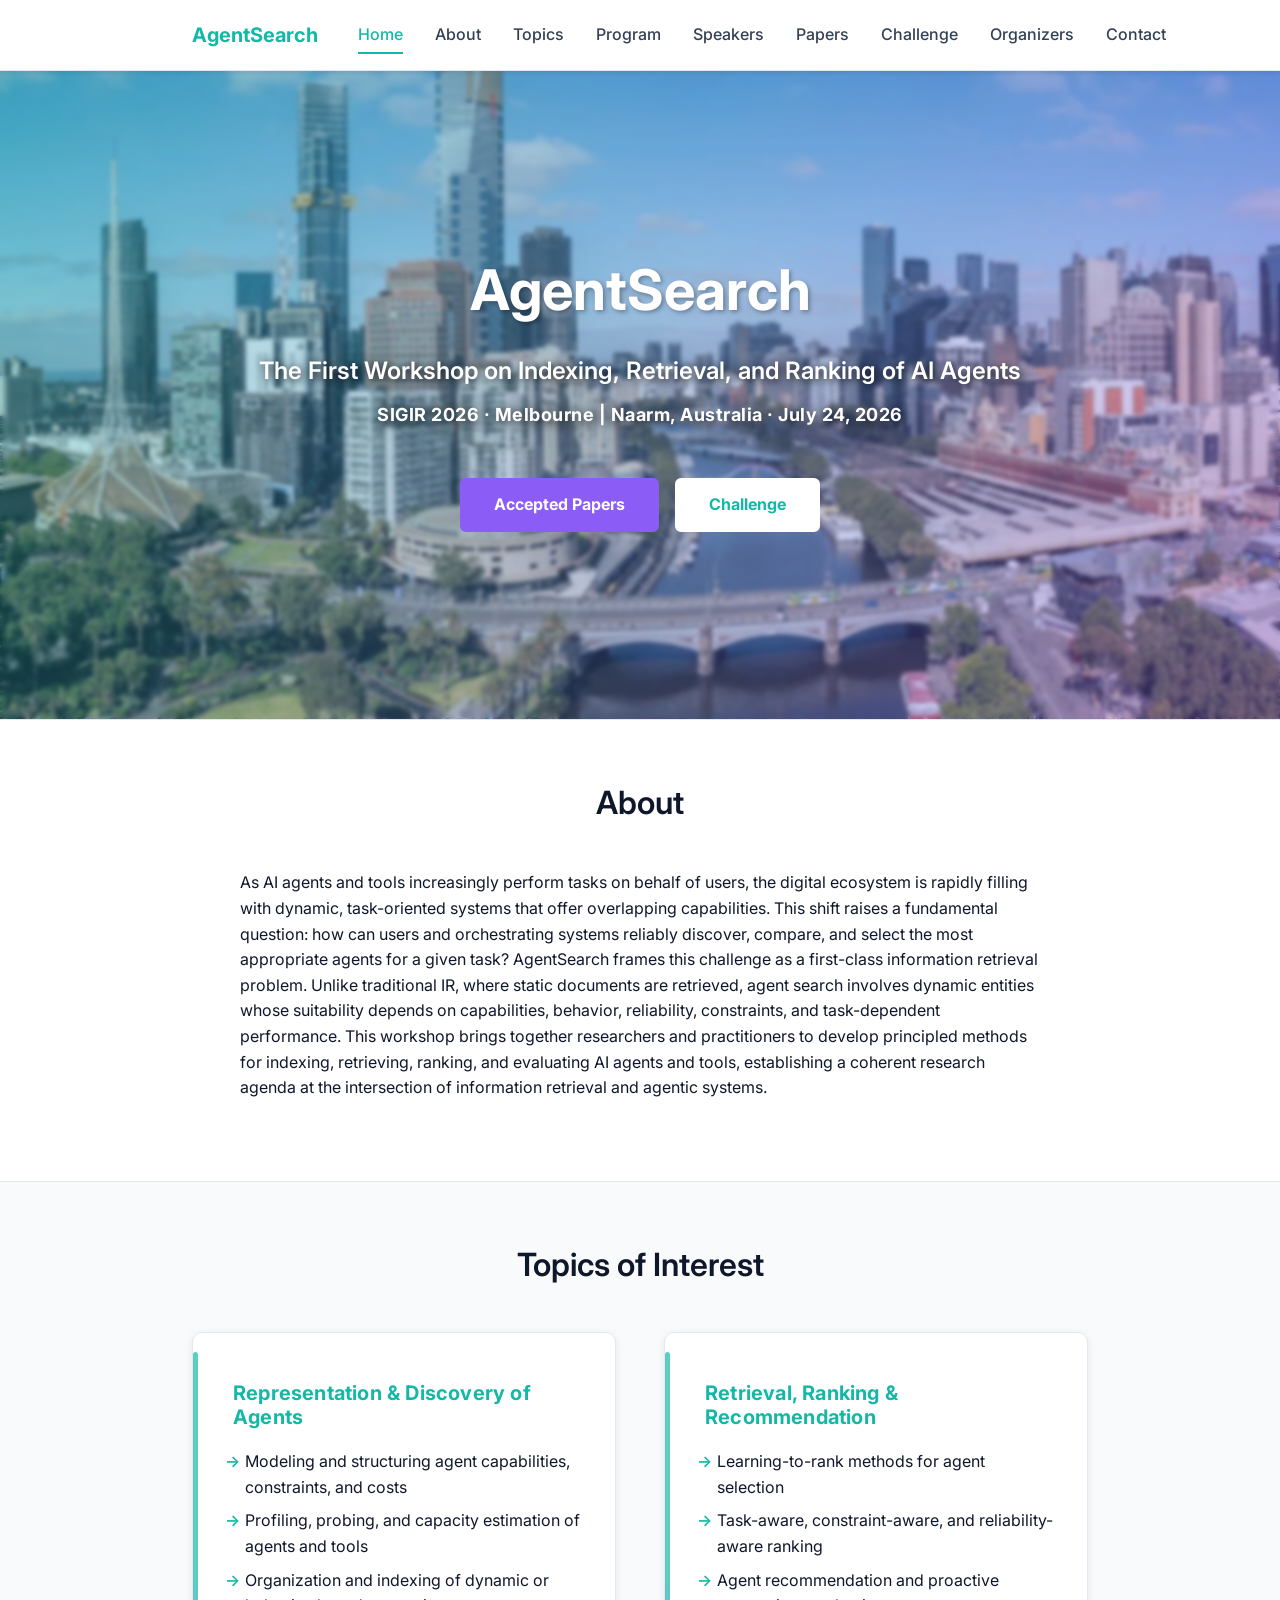
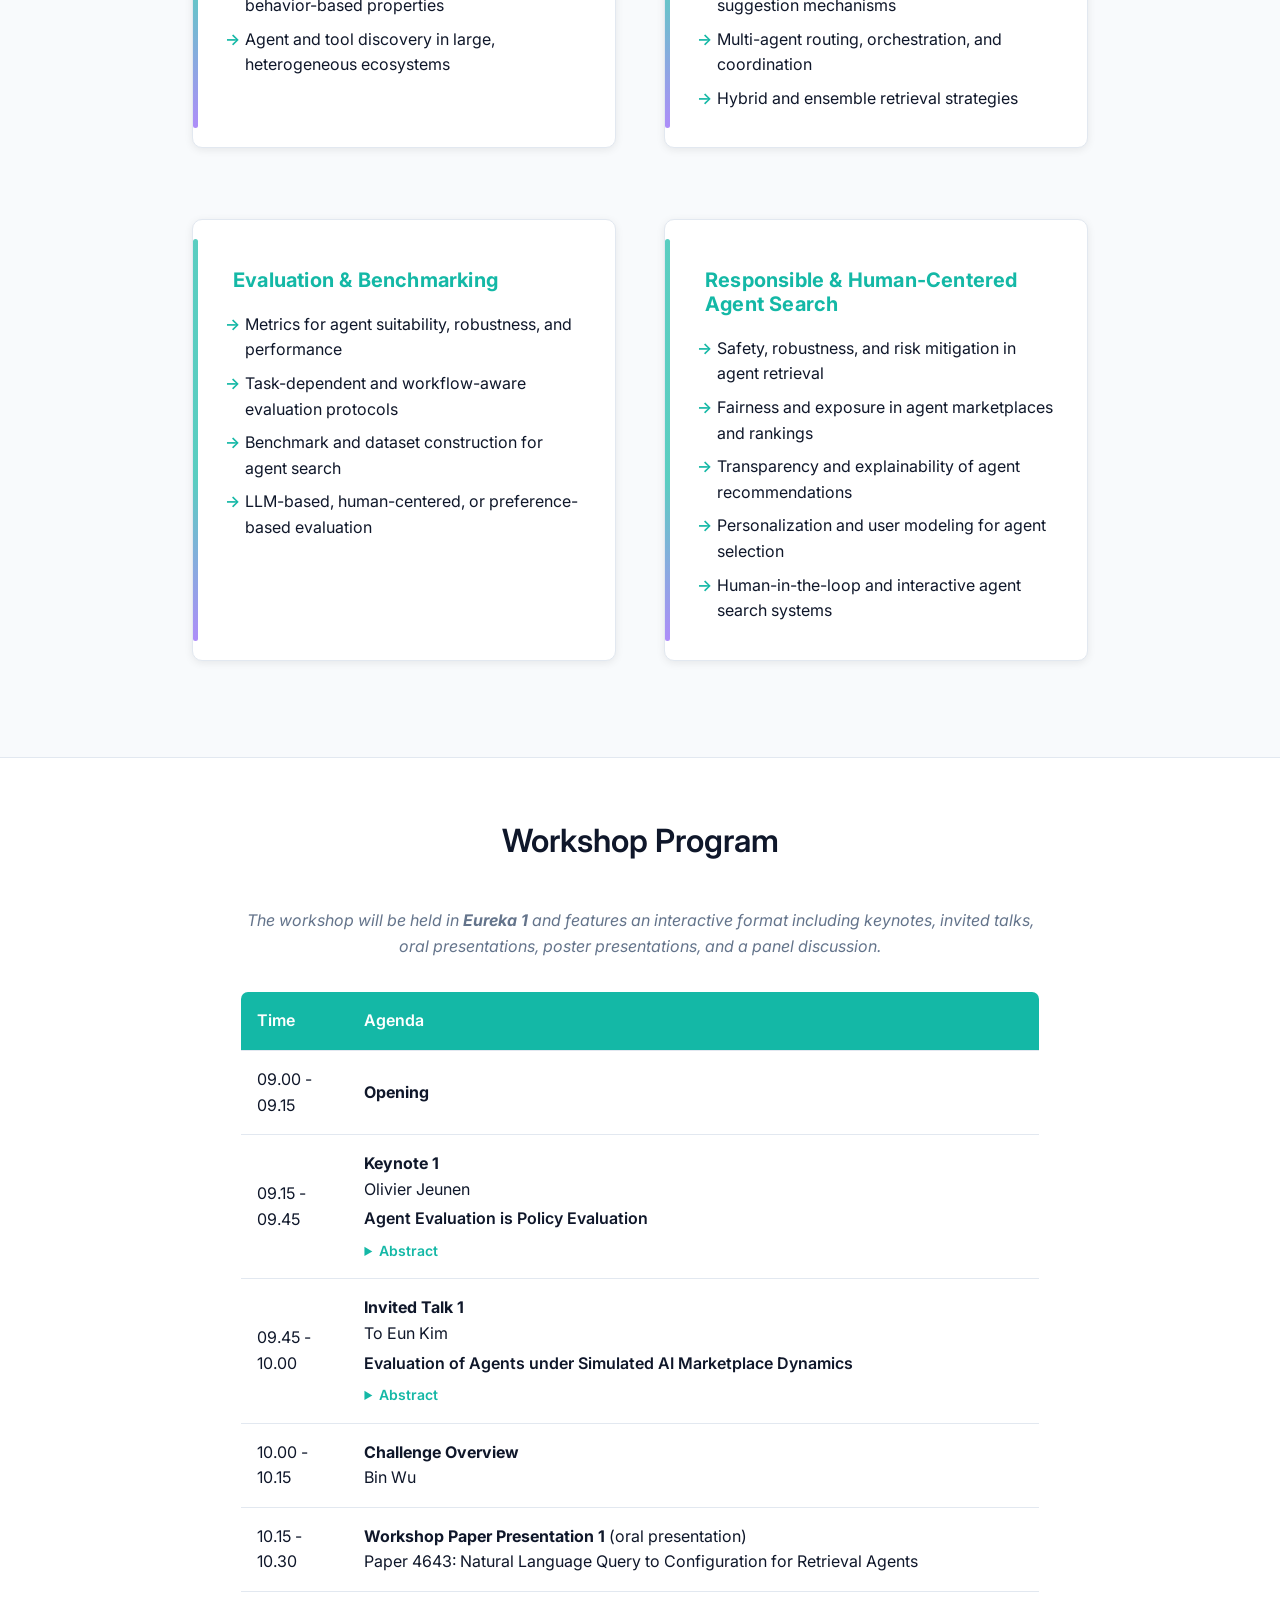
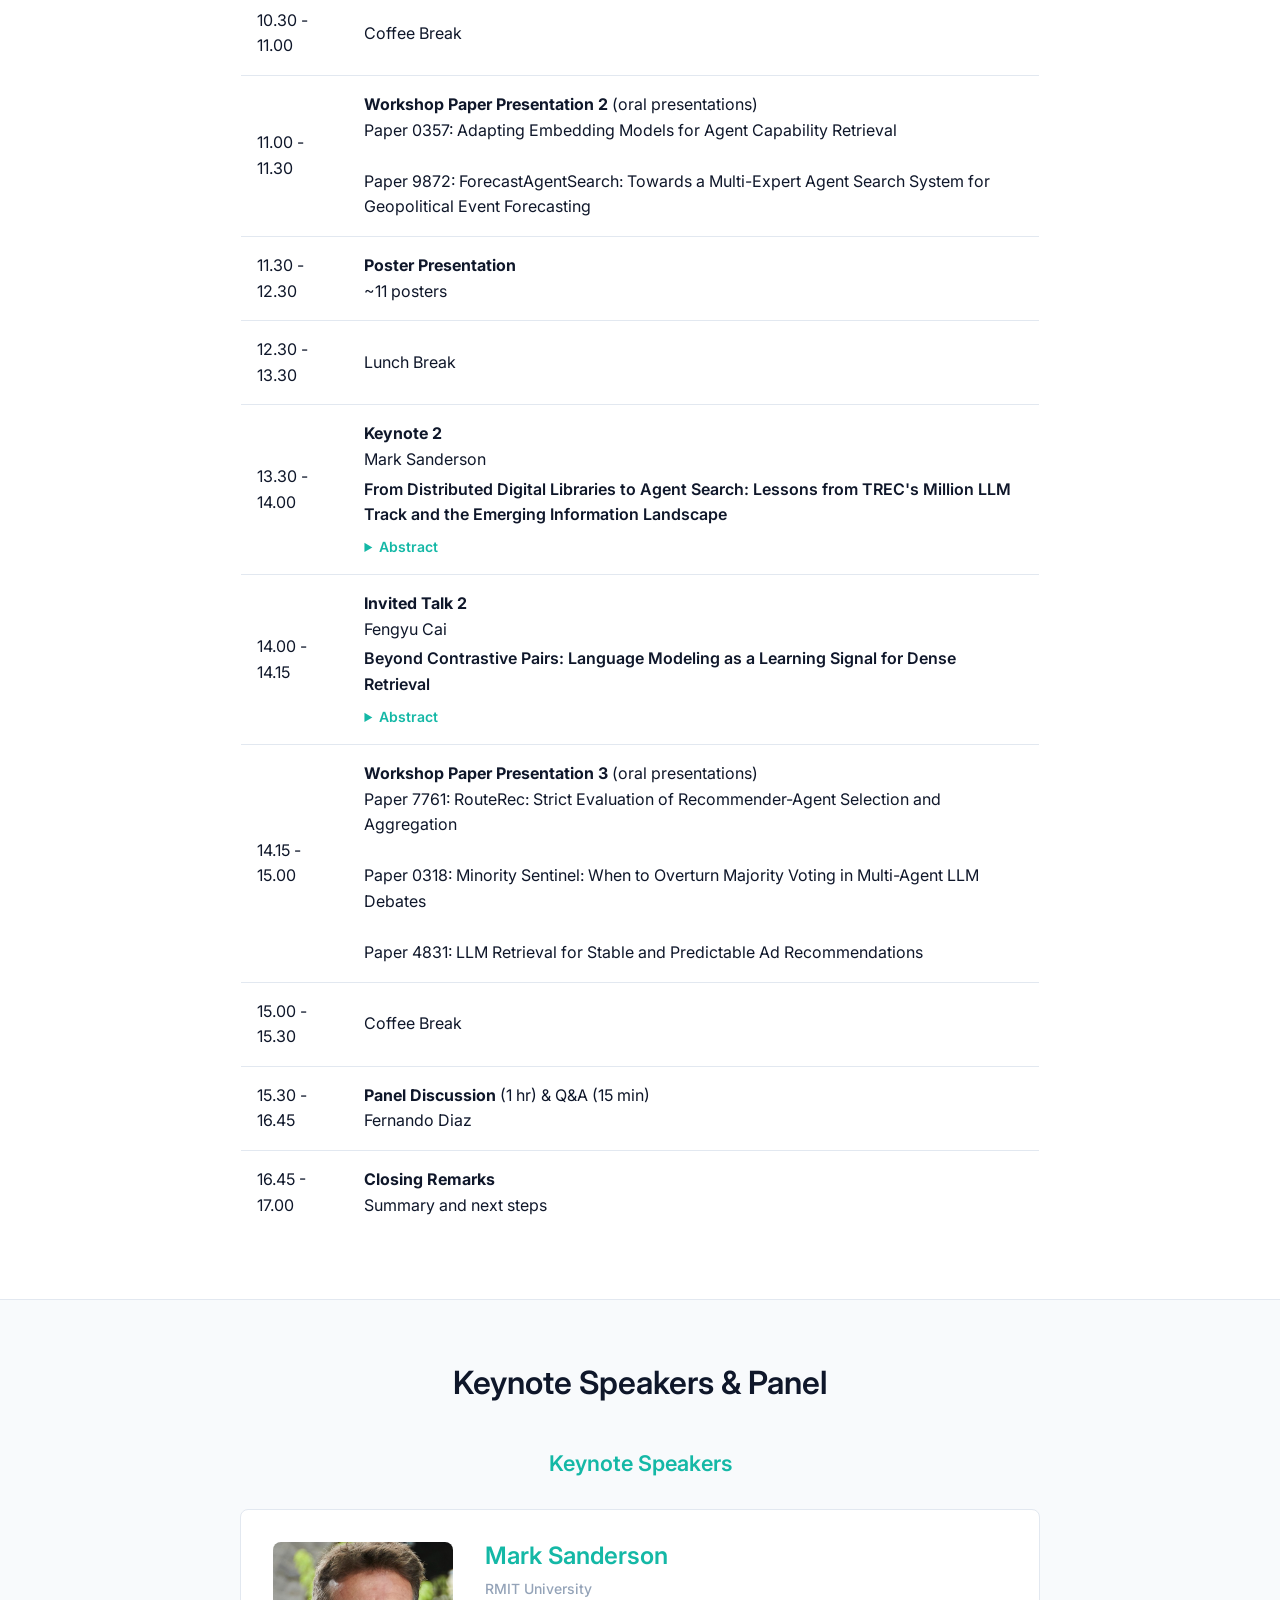
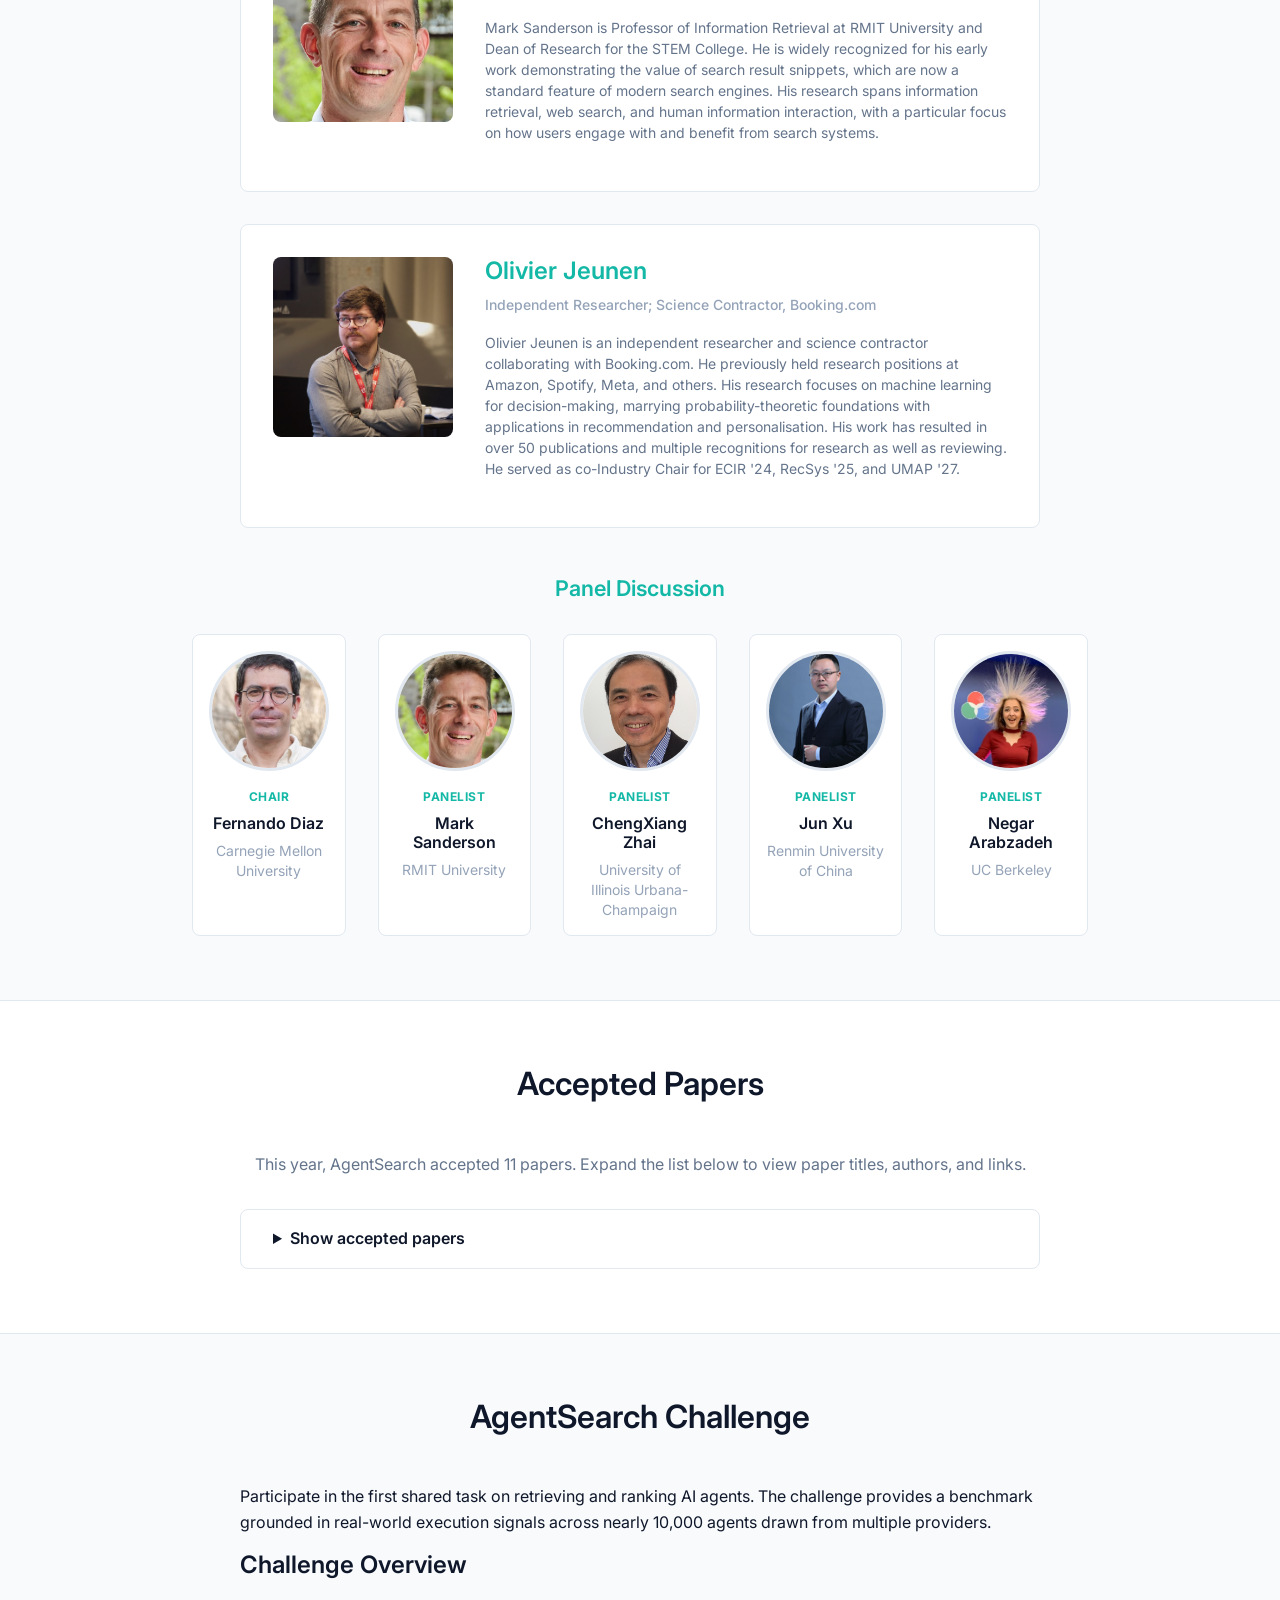
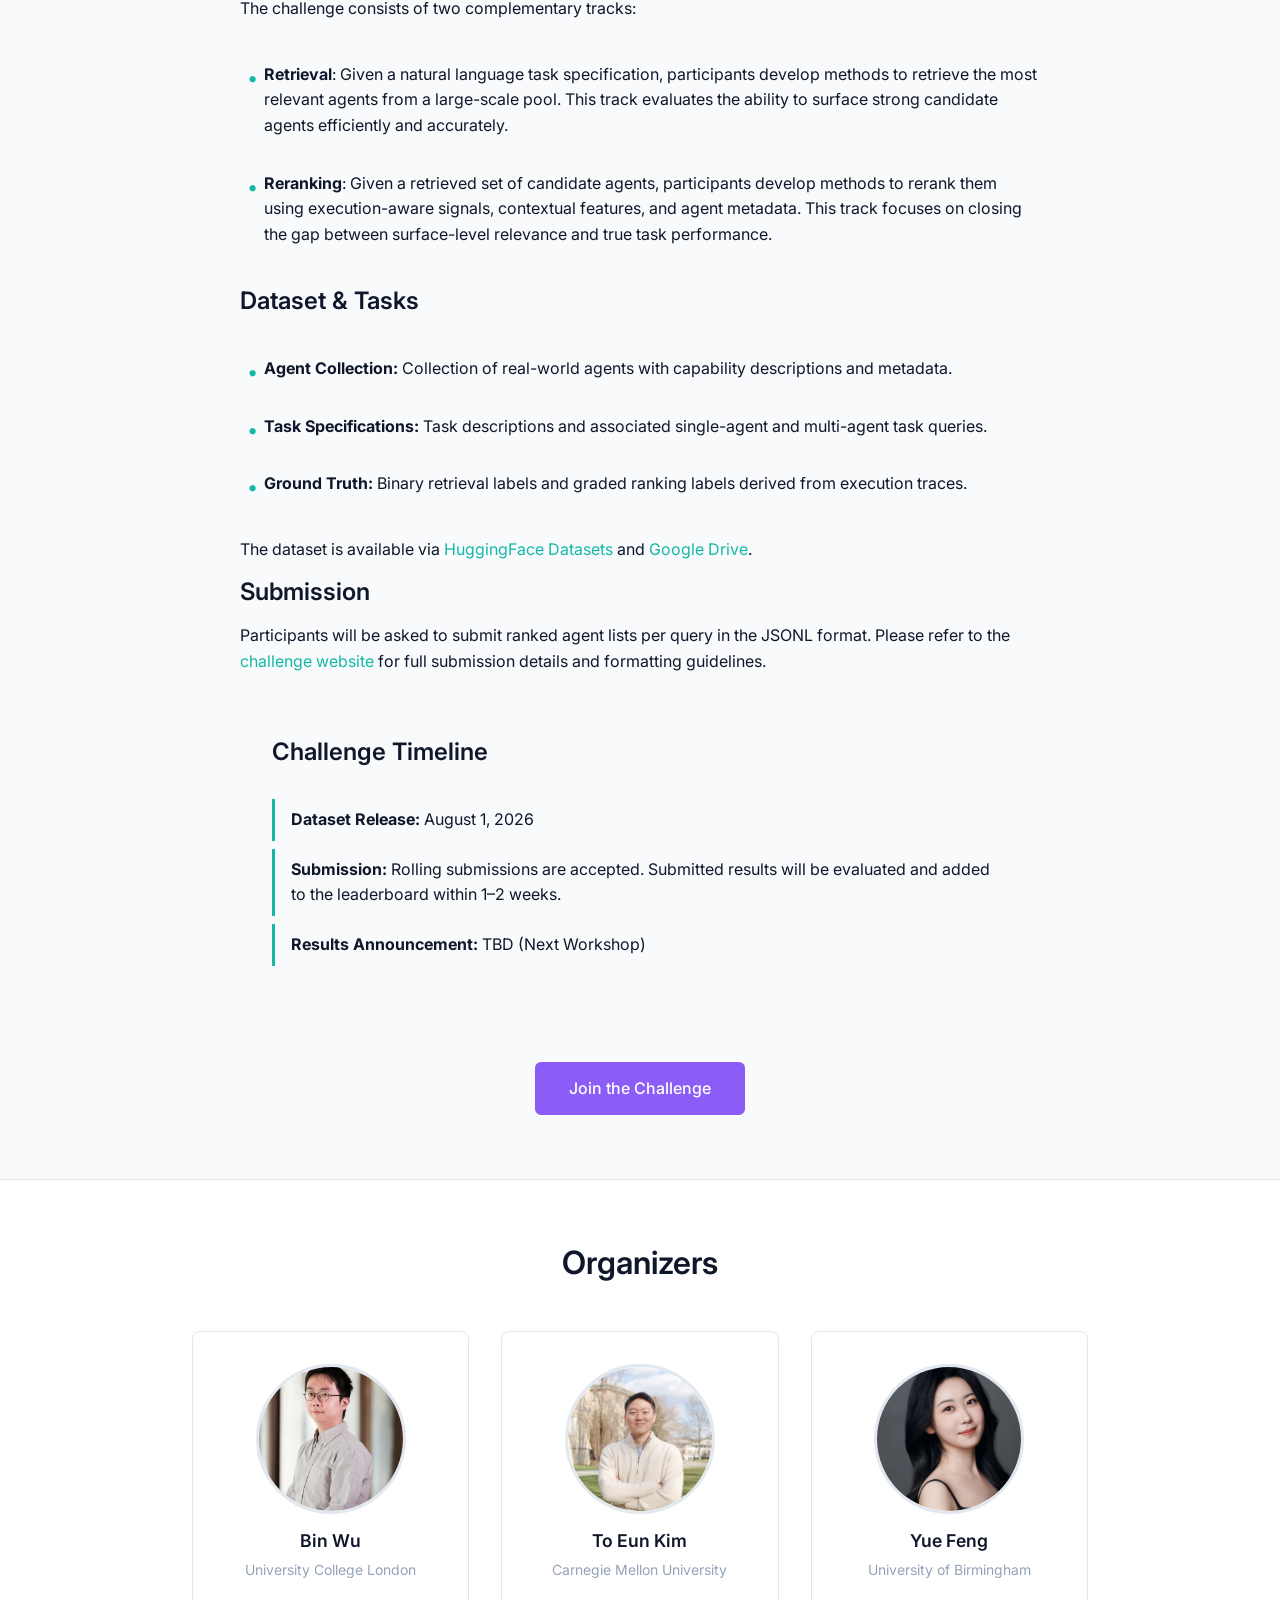
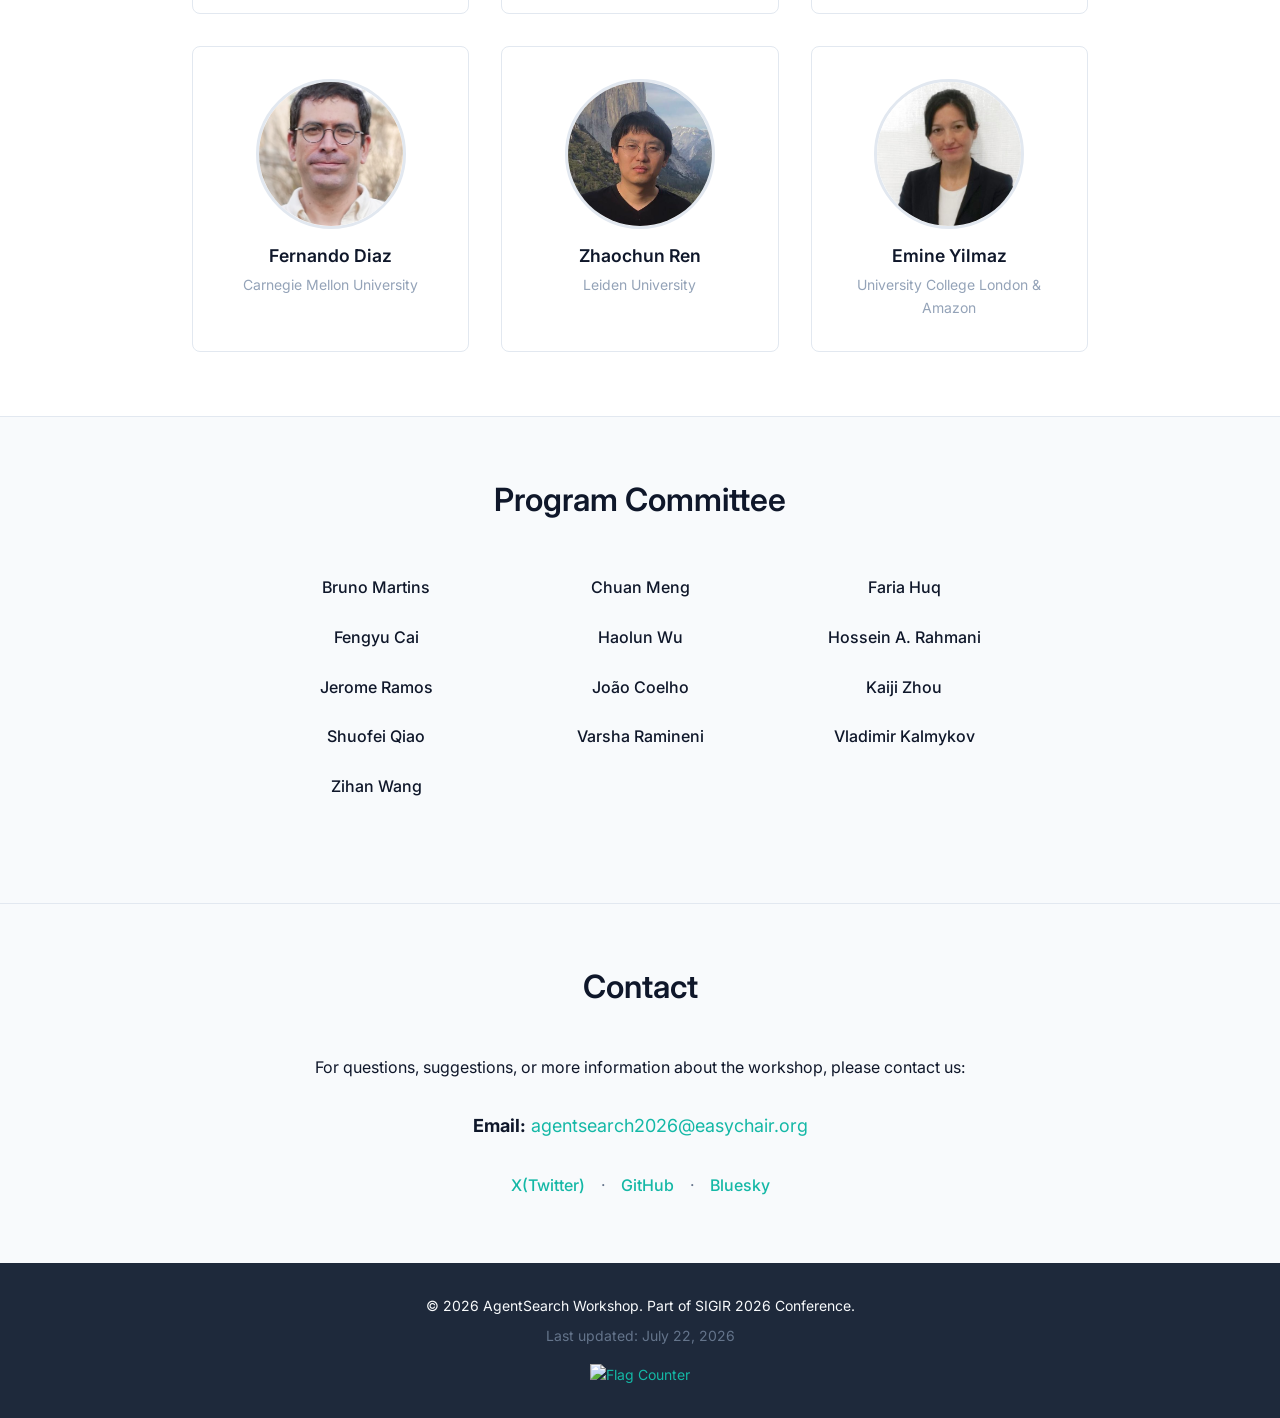
==== commit 1b06ad17: "Merge branch 'main' into pr-10" ====
--- a/index.html
+++ b/index.html
@@ -434,10 +434,9 @@
                     <div class="challenge-timeline">
                         <h3>Challenge Timeline</h3>
                         <ul class="dates-list">
-                            <li><strong>Registration Opens:</strong> TBD</li>
-                            <li><strong>Dataset Release:</strong> TBD</li>
-                            <li><strong>Submission Deadline:</strong> TBD</li>
-                            <li><strong>Results Announcement:</strong> TBD</li>
+                            <li><strong>Dataset Release:</strong> August 1, 2026</li>
+                            <li><strong>Submission:</strong> Rolling submissions are accepted. Submitted results will be evaluated and added to the leaderboard within 1–2 weeks.</li>
+                            <li><strong>Results Announcement:</strong> TBD (Next Workshop)</li>
                         </ul>
                     </div>
 
